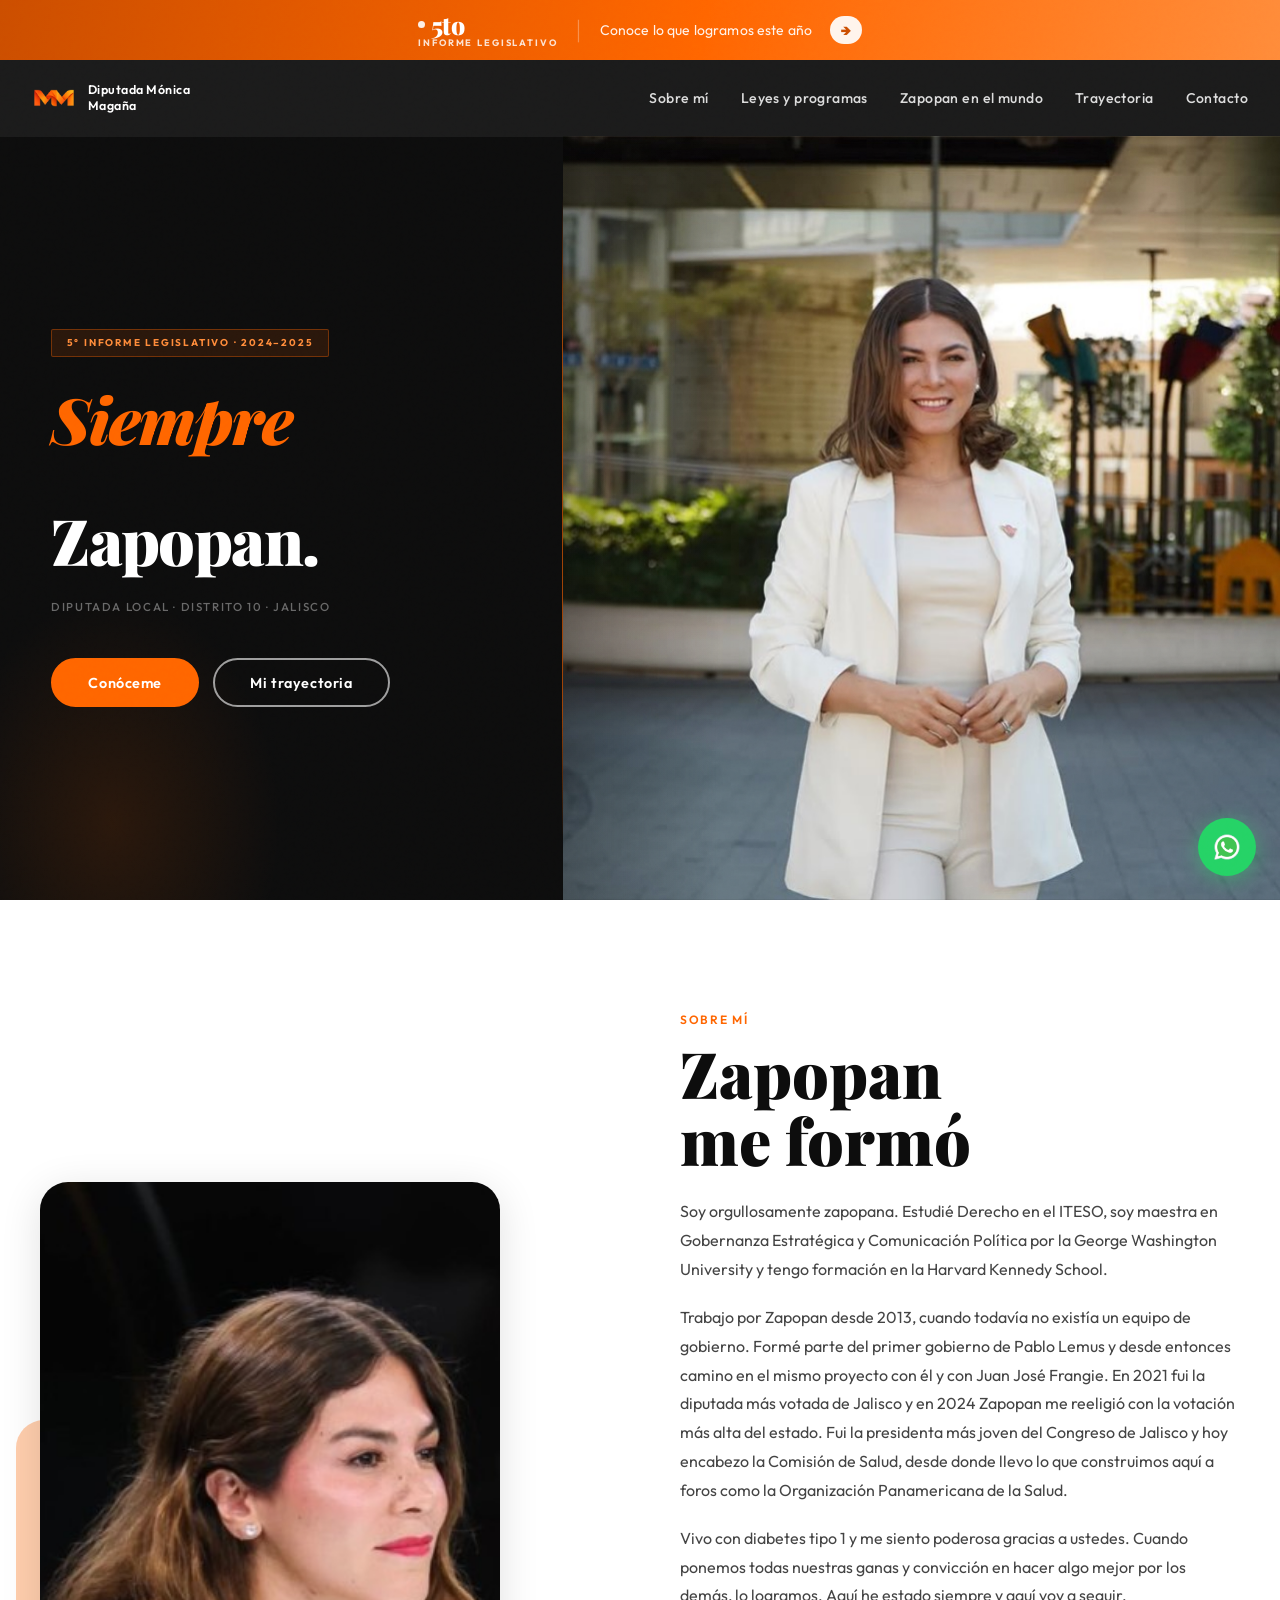
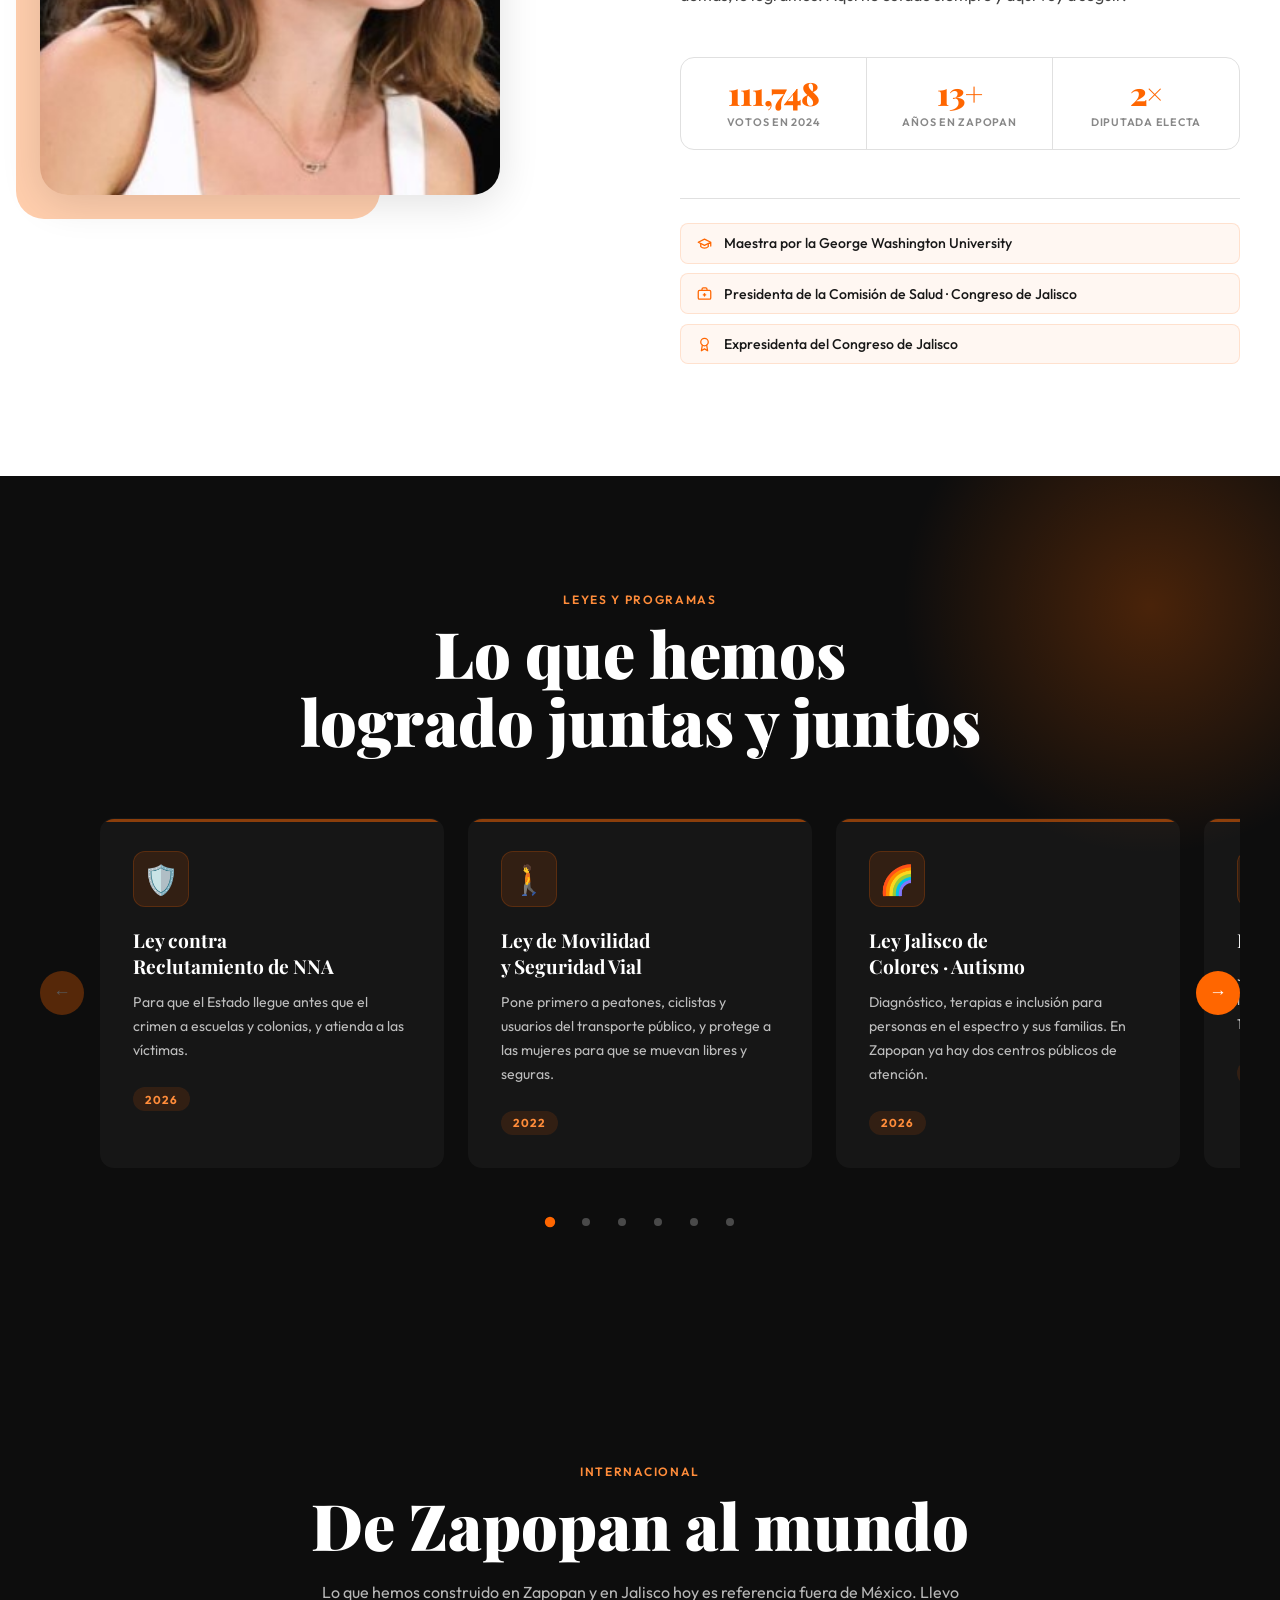
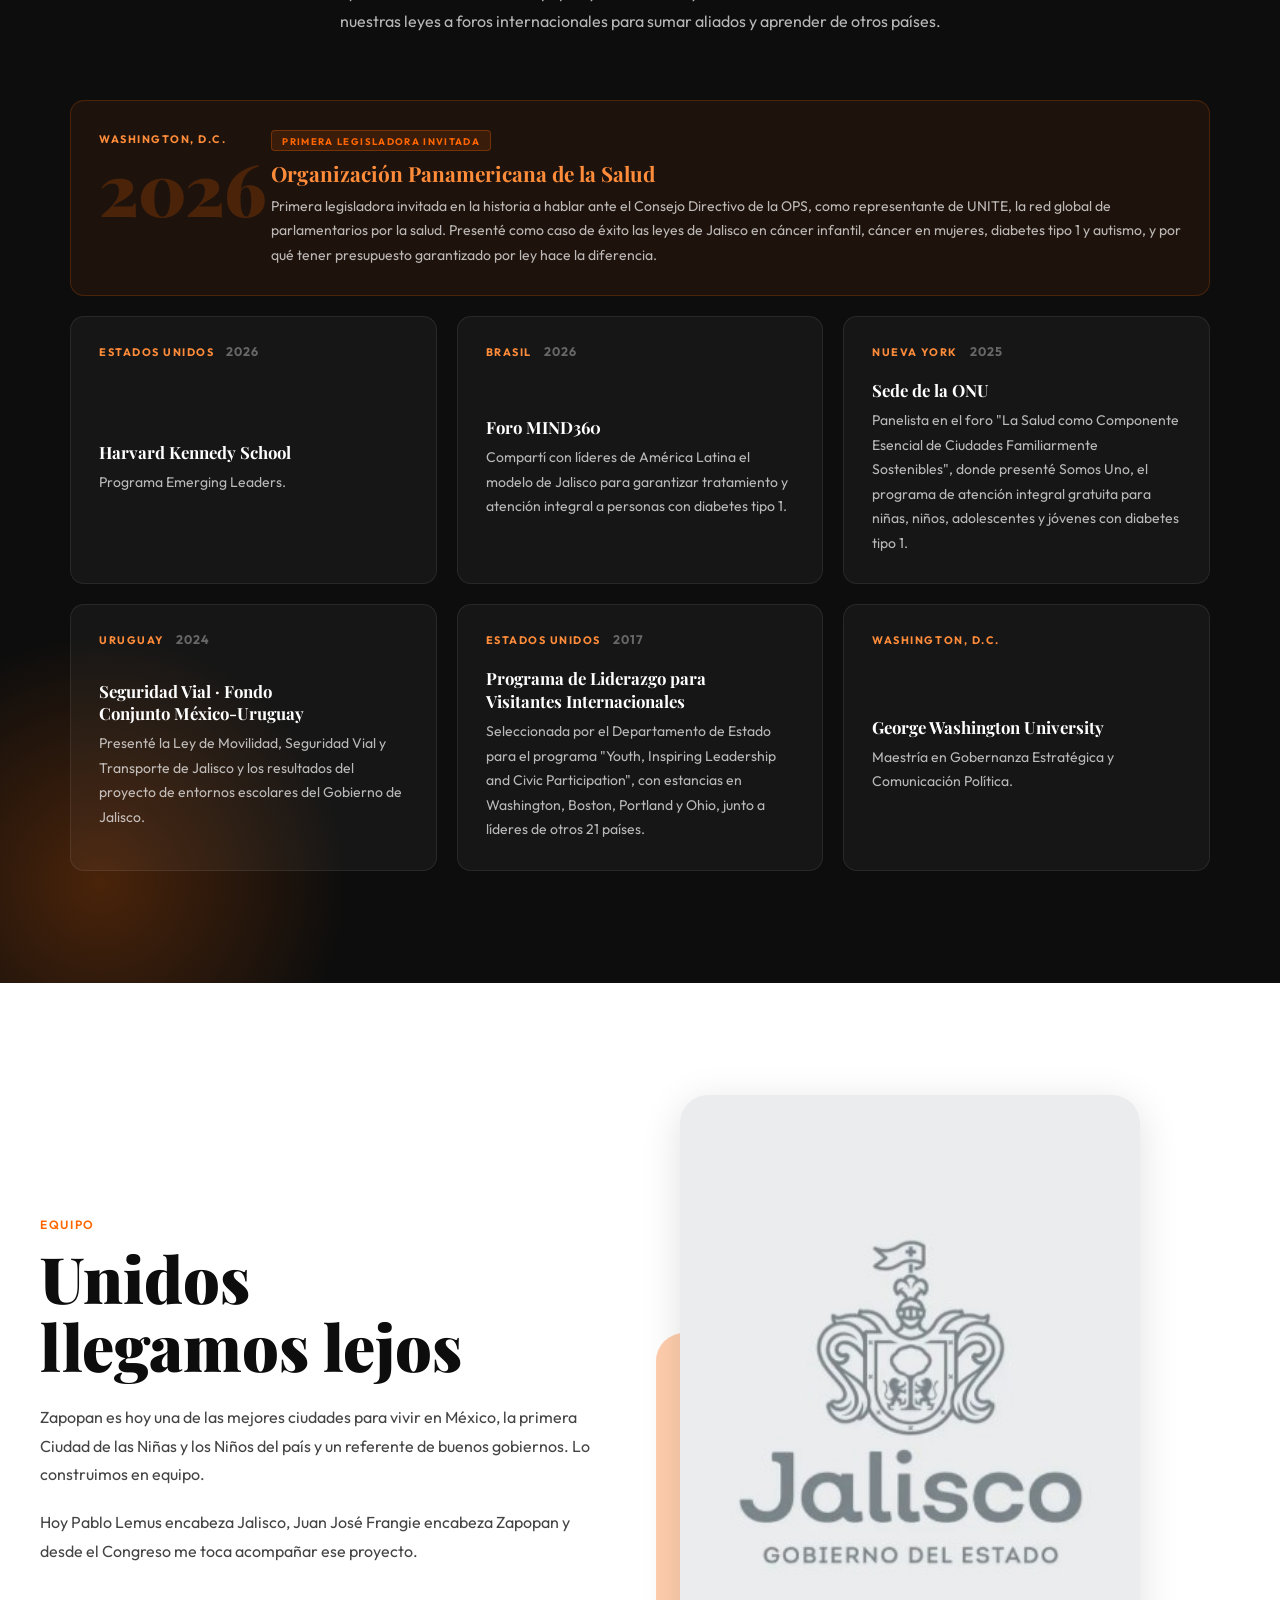
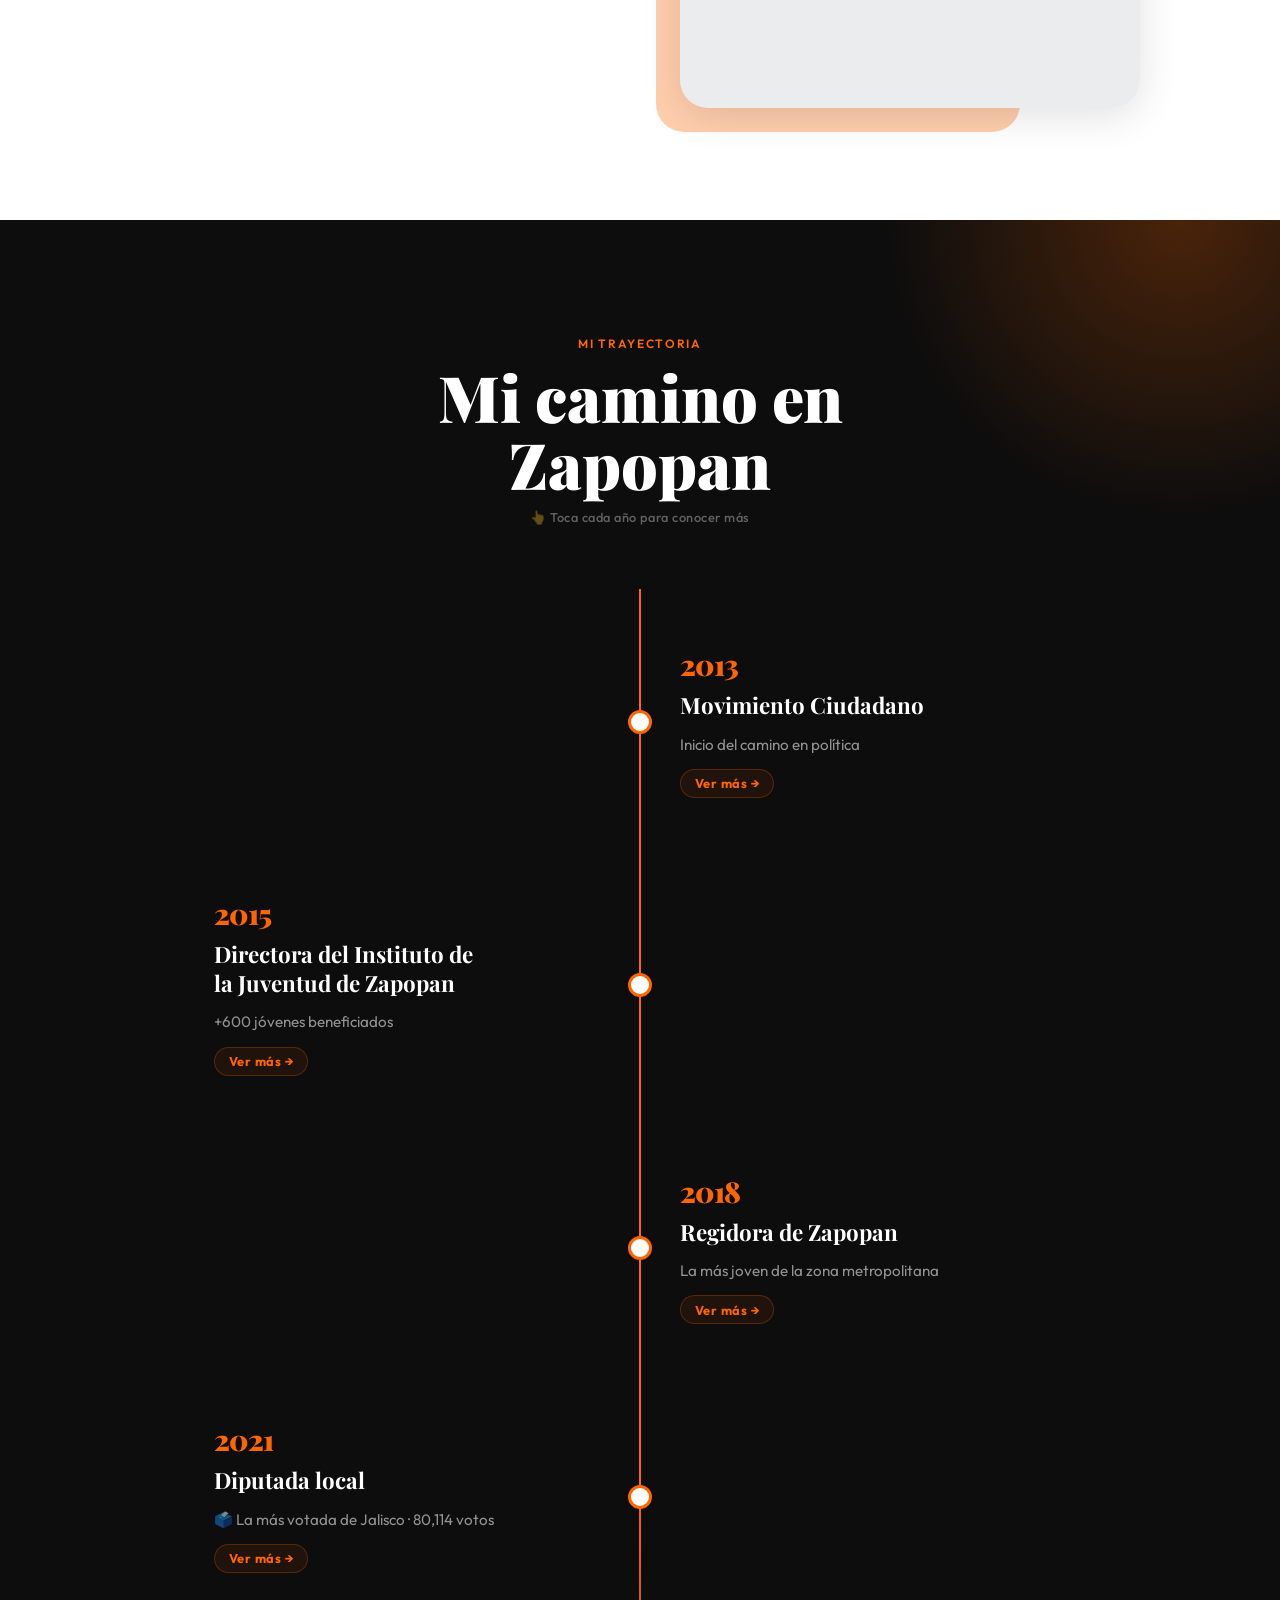
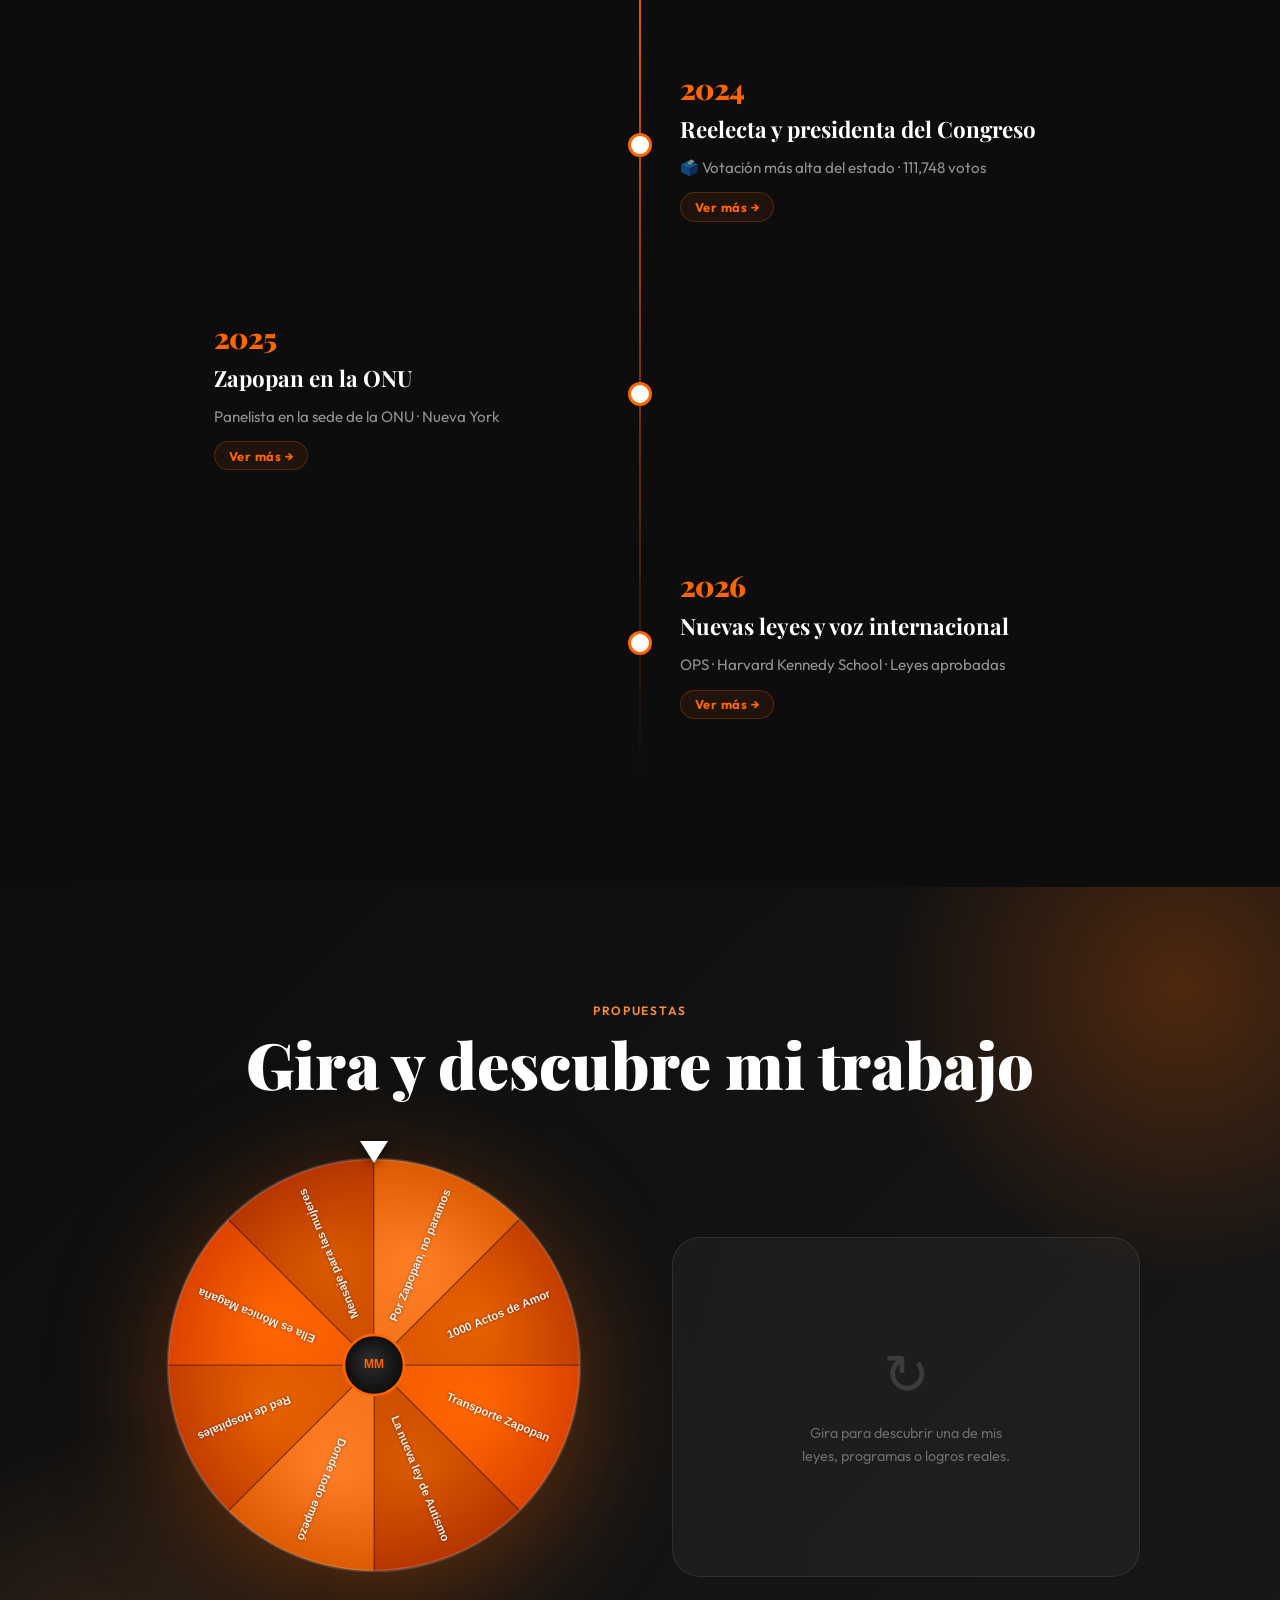
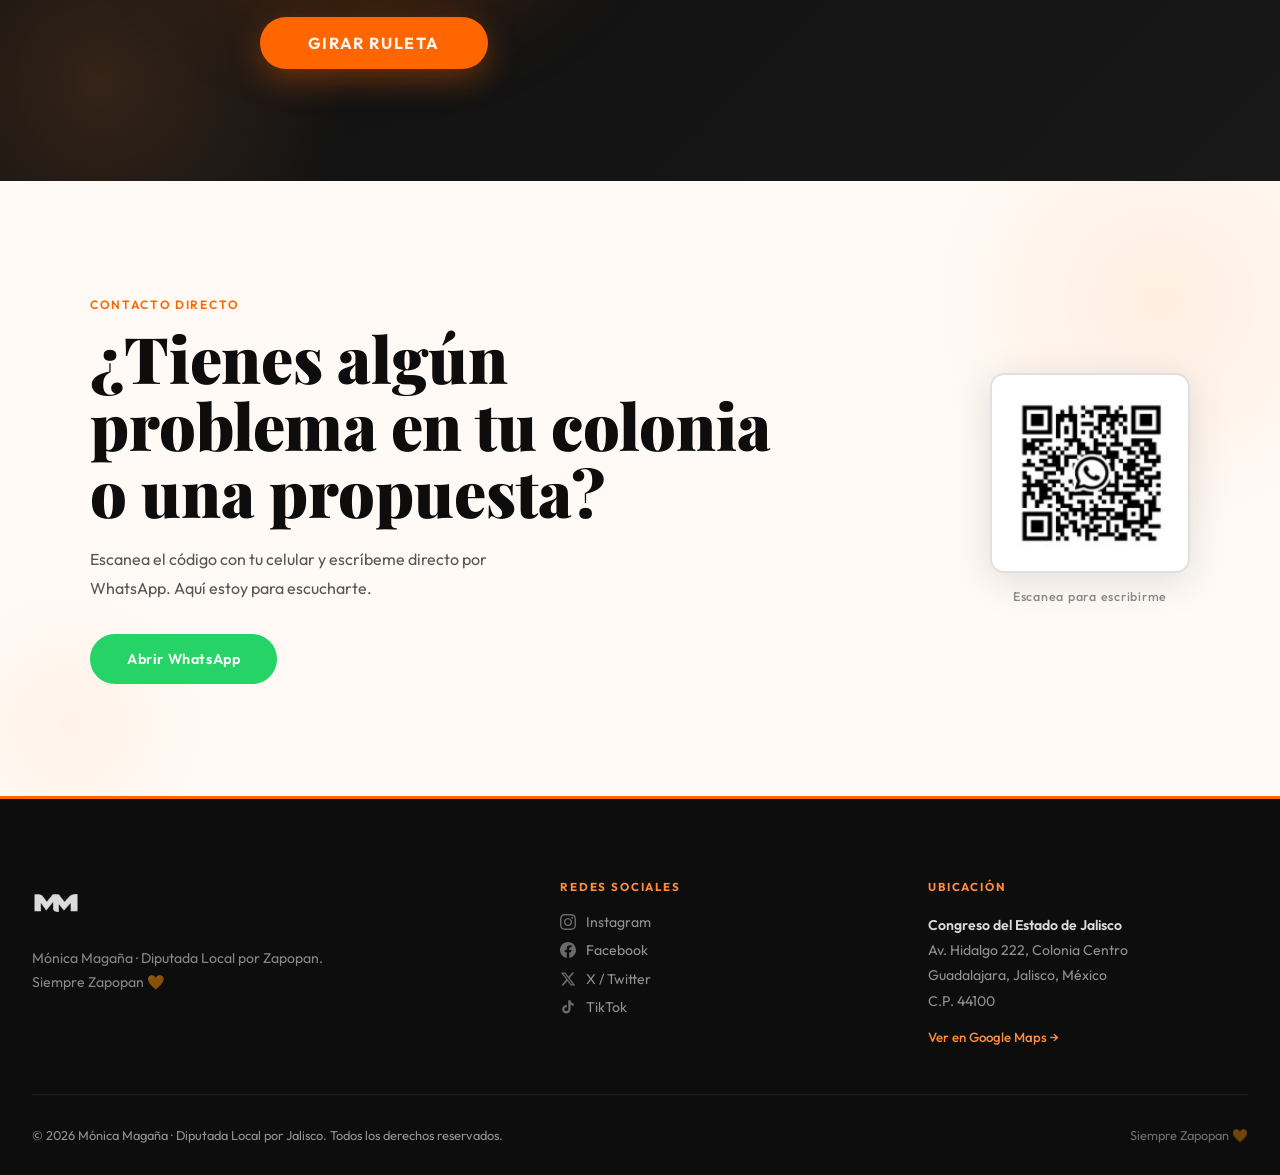
==== index.html @ e0b3fce5 "Se cambio agresivamente el formato de la pagina" ====
<!DOCTYPE html>
<html lang="es">
<head>

  <!-- Google tag (gtag.js) -->
  <script async src="https://www.googletagmanager.com/gtag/js?id=G-26TBV8YF76"></script>
  <script>
    window.dataLayer = window.dataLayer || [];
    function gtag(){dataLayer.push(arguments);}
    gtag('js', new Date());
    gtag('config', 'G-26TBV8YF76');
  </script>

  <meta charset="UTF-8" />
  <meta name="viewport" content="width=device-width, initial-scale=1.0"/>

  <!-- SEO básico -->
  <title>Mónica Magaña · Siempre Zapopan</title>
  <meta name="description" content="Mónica Magaña, diputada local por el Distrito 10 de Zapopan. Más de 13 años trabajando por Zapopan, leyes que llegan a las familias y una voz de Jalisco en foros internacionales de salud.">
  <meta name="keywords" content="Mónica Magaña, Diputada Jalisco, Distrito 10, Movimiento Ciudadano, Zapopan, Congreso Jalisco">
  <meta name="author" content="Mónica Magaña">
  <meta name="robots" content="index, follow">
  <link rel="canonical" href="https://monicamagana.mx/">

  <!-- Open Graph (WhatsApp, Facebook, redes sociales) -->
  <meta property="og:type" content="website">
  <meta property="og:title" content="Mónica Magaña · Siempre Zapopan">
  <meta property="og:description" content="Más de 13 años trabajando por Zapopan. Siempre Zapopan.">
  <meta property="og:url" content="https://monicamagana.mx/">
  <meta property="og:locale" content="es_MX">
  <meta property="og:image" content="https://monicamagana.mx/img/Monica.jpg">

  <!-- Twitter/X -->
  <meta name="twitter:card" content="summary_large_image">
  <meta name="twitter:title" content="Mónica Magaña · Siempre Zapopan">
  <meta name="twitter:description" content="Más de 13 años trabajando por Zapopan. Siempre Zapopan.">
  <meta name="twitter:image" content="https://monicamagana.mx/img/Monica.jpg">

  <!-- Datos estructurados para IAs y Google -->
  <script type="application/ld+json">
  {
    "@context": "https://schema.org",
    "@type": "Person",
    "name": "Mónica Magaña",
    "jobTitle": "Diputada Local",
    "description": "Diputada Local por el Distrito 10 de Jalisco, comprometida con los ciudadanos de Zapopan y el desarrollo legislativo del estado.",
    "url": "https://monicamagana.mx/",
    "image": "https://monicamagana.mx/img/Monica.jpg",
    "worksFor": {
      "@type": "Organization",
      "name": "Congreso del Estado de Jalisco"
    },
    "memberOf": {
      "@type": "Organization",
      "name": "Movimiento Ciudadano"
    },
    "areaServed": {
      "@type": "Place",
      "name": "Distrito 10, Jalisco, México"
    },
    "sameAs": []
  }
  </script>

  <!-- Fuentes -->
  <link rel="preconnect" href="https://fonts.googleapis.com">
  <link rel="preconnect" href="https://fonts.gstatic.com" crossorigin>
  <link href="https://fonts.googleapis.com/css2?family=Playfair+Display:wght@700;900&family=Outfit:wght@300;400;500;600&display=swap" rel="stylesheet">

  <!-- Estilos -->
  <link rel="stylesheet" href="styles.css?v=14" />

</head>

<body>

<a href="#main-content" class="skip-to-content">Saltar al contenido</a>
<div class="grain-overlay" aria-hidden="true"></div>

<a href="https://wa.me/5213318574935"
   target="_blank"
   class="wa-float-btn"
   aria-label="Escríbeme por WhatsApp">
  <img src="img/whats.png" alt="WhatsApp" width="30" height="30">
</a>

  <!-- ═══════════════════════════ FRANJA DE ANUNCIO ═══════════════════════════ -->
  <!-- Para quitar: comenta este bloque y cambia .navbar { top: 40px } a top: 0 en styles.css -->
  <div class="announcement-bar">
    <a href="#logros">
      <span class="ann-left">
        <span class="ann-number">5to</span>
        <span class="ann-label">Informe Legislativo</span>
      </span>
      <span class="ann-sep" aria-hidden="true">|</span>
      <span class="ann-desc">Conoce lo que logramos este año</span>
      <span class="ann-arrow">→</span>
    </a>
  </div>

  <!-- ═══════════════════════════ NAVBAR ═══════════════════════════ -->
  <header class="navbar" id="navbar">
    <div class="navbar-inner">
      <div class="navbar-logo">
        <!-- REEMPLAZA src con tu logo del partido -->
        <img src="img/monica_magana_mm_favicon.ico" alt="Logo Partido" class="logo-img" width="44" height="44" />
        <span class="logo-text">Diputada Mónica Magaña</span>
      </div>
      <nav class="navbar-links">
        <a href="#sobre-mi">Sobre mí</a>
        <a href="#logros">Leyes y programas</a>
        <a href="#zapopan-mundo">Zapopan en el mundo</a>
        <a href="#timeline">Trayectoria</a>
        <a href="#whatsapp">Contacto</a>
      </nav>
      <button class="hamburger" id="hamburger" aria-label="Menú">
        <span></span><span></span><span></span>
      </button>
    </div>
  </header>

  <main id="main-content">

  <!-- ═══════════════════════════ HERO ═══════════════════════════ -->
  <section class="hero" id="inicio">

    <!-- Columna izquierda: identidad + CTAs -->
    <div class="hero-left">
      <span class="hero-chip">5° Informe Legislativo · 2024–2025</span>
      <h1 class="hero-headline">
        <em>Siempre</em><br>Zapopan.
      </h1>
      <p class="hero-sub">Diputada Local · Distrito 10 · Jalisco</p>
      <div class="hero-actions">
        <a href="#sobre-mi" class="btn-primary">Conóceme</a>
        <a href="#timeline" class="btn-secondary">Mi trayectoria</a>
      </div>
    </div>

    <!-- Columna derecha: panel de campaña -->
    <div class="hero-right">
      <img src="img/mmonica2024.jpg"
           alt="Mónica Magaña — Diputada Local Distrito 10 de Zapopan"
           class="hero-img"
           fetchpriority="high"
           decoding="async" />
    </div>

  </section>

  <!-- ═══════════════════════════ SOBRE MÍ ═══════════════════════════ -->
  <section class="about" id="sobre-mi">
    <div class="about-inner">
      <div class="about-image-wrap">
        <!-- REEMPLAZA src con foto oficial de Mónica -->
        <img src="img/acad.jpg" alt="Mónica Magaña" class="about-photo" width="460" height="613" />
        <div class="about-photo-accent"></div>
      </div>
      <div class="about-text">
        <span class="section-label">Sobre Mí</span>
        <h2 class="section-title">Zapopan me formó</h2>
        <p class="about-body">
          Soy orgullosamente zapopana. Estudié Derecho en el ITESO, soy maestra en Gobernanza Estratégica y Comunicación Política por la George Washington University y tengo formación en la Harvard Kennedy School.
        </p>
        <p class="about-body">
          Trabajo por Zapopan desde 2013, cuando todavía no existía un equipo de gobierno. Formé parte del primer gobierno de Pablo Lemus y desde entonces camino en el mismo proyecto con él y con Juan José Frangie. En 2021 fui la diputada más votada de Jalisco y en 2024 Zapopan me reeligió con la votación más alta del estado. Fui la presidenta más joven del Congreso de Jalisco y hoy encabezo la Comisión de Salud, desde donde llevo lo que construimos aquí a foros como la Organización Panamericana de la Salud.
        </p>
        <p class="about-body">
          Vivo con diabetes tipo 1 y me siento poderosa gracias a ustedes. Cuando ponemos todas nuestras ganas y convicción en hacer algo mejor por los demás, lo logramos. Aquí he estado siempre y aquí voy a seguir.
        </p>
        <div class="about-stats">
          <div class="about-stat">
            <span class="stat-number">111,748</span>
            <span class="stat-label">votos en 2024</span>
          </div>
          <div class="about-stat">
            <span class="stat-number">13+</span>
            <span class="stat-label">años en Zapopan</span>
          </div>
          <div class="about-stat">
            <span class="stat-number">2×</span>
            <span class="stat-label">diputada electa</span>
          </div>
        </div>

        <ul class="about-badges">
          <li>
            <svg class="badge-icon" viewBox="0 0 24 24" fill="none" stroke="currentColor" stroke-width="2" stroke-linecap="round" stroke-linejoin="round" aria-hidden="true"><path d="M22 10v6M2 10l10-5 10 5-10 5z"/><path d="M6 12v5c3 3 9 3 12 0v-5"/></svg>
            Maestra por la George Washington University
          </li>
          <li>
            <svg class="badge-icon" viewBox="0 0 24 24" fill="none" stroke="currentColor" stroke-width="2" stroke-linecap="round" stroke-linejoin="round" aria-hidden="true"><rect x="2" y="7" width="20" height="14" rx="2"/><path d="M16 7V5a2 2 0 0 0-2-2h-4a2 2 0 0 0-2 2v2"/><line x1="12" y1="12" x2="12" y2="16"/><line x1="10" y1="14" x2="14" y2="14"/></svg>
            Presidenta de la Comisión de Salud · Congreso de Jalisco
          </li>
          <li>
            <svg class="badge-icon" viewBox="0 0 24 24" fill="none" stroke="currentColor" stroke-width="2" stroke-linecap="round" stroke-linejoin="round" aria-hidden="true"><circle cx="12" cy="8" r="6"/><path d="M15.477 12.89L17 22l-5-3-5 3 1.523-9.11"/></svg>
            Expresidenta del Congreso de Jalisco
          </li>
        </ul>
      </div>
    </div>
  </section>

  <!-- ═══════════════════════════ LOGROS / CARRUSEL ═══════════════════════════ -->
  <section class="logros" id="logros">
    <div class="logros-header">
      <span class="section-label light">Leyes y Programas</span>
      <h2 class="section-title light">Lo que hemos<br>logrado juntas y juntos</h2>
    </div>

    <div class="carousel-wrapper">
      <div class="carousel-track" id="carouselTrack">

        <!-- TARJETA 1 -->
        <div class="card">
          <div class="card-icon">🛡️</div>
          <h3 class="card-title">Ley contra Reclutamiento de NNA</h3>
          <p class="card-desc">Para que el Estado llegue antes que el crimen a escuelas y colonias, y atienda a las víctimas.</p>
          <span class="card-tag">2026</span>
        </div>

        <!-- TARJETA 2 -->
        <div class="card">
          <div class="card-icon">🚶</div>
          <h3 class="card-title">Ley de Movilidad y Seguridad Vial</h3>
          <p class="card-desc">Pone primero a peatones, ciclistas y usuarios del transporte público, y protege a las mujeres para que se muevan libres y seguras.</p>
          <span class="card-tag">2022</span>
        </div>

        <!-- TARJETA 3 -->
        <div class="card">
          <div class="card-icon">🌈</div>
          <h3 class="card-title">Ley Jalisco de Colores · Autismo</h3>
          <p class="card-desc">Diagnóstico, terapias e inclusión para personas en el espectro y sus familias. En Zapopan ya hay dos centros públicos de atención.</p>
          <span class="card-tag">2026</span>
        </div>

        <!-- TARJETA 4 -->
        <div class="card">
          <div class="card-icon">💉</div>
          <h3 class="card-title">Ley de Diabetes Tipo 1</h3>
          <p class="card-desc">Jalisco fue el primer estado del país con una ley de atención integral para la diabetes tipo 1.</p>
          <span class="card-tag">LXIII Legislatura</span>
        </div>

        <!-- TARJETA 5 -->
        <div class="card">
          <div class="card-icon">🏥</div>
          <h3 class="card-title">Somos Uno</h3>
          <p class="card-desc">Insulina, sensores, insumos y atención gratuita para niñas, niños y jóvenes de hasta 23 años con diabetes tipo 1. El Centro D1A, único en su tipo en el país, está en Zapopan.</p>
          <span class="card-tag">Programa</span>
        </div>

        <!-- TARJETA 6 -->
        <div class="card">
          <div class="card-icon">🎗️</div>
          <h3 class="card-title">Ley de Cáncer en la Infancia y la Adolescencia</h3>
          <p class="card-desc">Las niñas y los niños con cáncer en Jalisco tienen cobertura médica universal.</p>
          <span class="card-tag">LXIII Legislatura</span>
        </div>

        <!-- TARJETA 7 -->
        <div class="card">
          <div class="card-icon">💊</div>
          <h3 class="card-title">Sigamos Adelante: Mujeres que Luchan Contra el Cáncer</h3>
          <p class="card-desc">40 millones de pesos del Presupuesto 2026 para que las mujeres sin seguridad social con cáncer de mama o cervicouterino no dejen su tratamiento.</p>
          <span class="card-tag">2026</span>
        </div>

        <!-- TARJETA 8 -->
        <div class="card">
          <div class="card-icon">🌸</div>
          <h3 class="card-title">Menopausia Digna</h3>
          <p class="card-desc">Para que la red estatal de salud acompañe a las mujeres en el climaterio y la menopausia.</p>
          <span class="card-tag">2026</span>
        </div>

      </div><!-- /carousel-track -->

      <button class="carousel-btn prev" id="prevBtn" aria-label="Anterior">&#8592;</button>
      <button class="carousel-btn next" id="nextBtn" aria-label="Siguiente">&#8594;</button>
    </div>

    <div class="carousel-dots" id="carouselDots"></div>
  </section>

  <!-- ═══════════════════════════ ZAPOPAN EN EL MUNDO ═══════════════════════════ -->
  <section class="world-section" id="zapopan-mundo">
    <div class="world-header">
      <span class="section-label light">Internacional</span>
      <h2 class="section-title light">De Zapopan al mundo</h2>
    </div>
    <p class="world-intro">Lo que hemos construido en Zapopan y en Jalisco hoy es referencia fuera de México. Llevo nuestras leyes a foros internacionales para sumar aliados y aprender de otros países.</p>

    <div class="world-list">

      <div class="world-item world-item--featured">
        <div class="world-meta">
          <span class="world-place">Washington, D.C.</span>
          <span class="world-year">2026</span>
        </div>
        <div class="world-body">
          <span class="world-featured-badge">Primera legisladora invitada</span>
          <h3 class="world-title">Organización Panamericana de la Salud</h3>
          <p class="world-desc">Primera legisladora invitada en la historia a hablar ante el Consejo Directivo de la OPS, como representante de UNITE, la red global de parlamentarios por la salud. Presenté como caso de éxito las leyes de Jalisco en cáncer infantil, cáncer en mujeres, diabetes tipo 1 y autismo, y por qué tener presupuesto garantizado por ley hace la diferencia.</p>
        </div>
      </div>

      <div class="world-item">
        <div class="world-meta">
          <span class="world-place">Estados Unidos</span>
          <span class="world-year">2026</span>
        </div>
        <div class="world-body">
          <h3 class="world-title">Harvard Kennedy School</h3>
          <p class="world-desc">Programa Emerging Leaders.</p>
        </div>
      </div>

      <div class="world-item">
        <div class="world-meta">
          <span class="world-place">Brasil</span>
          <span class="world-year">2026</span>
        </div>
        <div class="world-body">
          <h3 class="world-title">Foro MIND360</h3>
          <p class="world-desc">Compartí con líderes de América Latina el modelo de Jalisco para garantizar tratamiento y atención integral a personas con diabetes tipo 1.</p>
        </div>
      </div>

      <div class="world-item">
        <div class="world-meta">
          <span class="world-place">Nueva York</span>
          <span class="world-year">2025</span>
        </div>
        <div class="world-body">
          <h3 class="world-title">Sede de la ONU</h3>
          <p class="world-desc">Panelista en el foro "La Salud como Componente Esencial de Ciudades Familiarmente Sostenibles", donde presenté Somos Uno, el programa de atención integral gratuita para niñas, niños, adolescentes y jóvenes con diabetes tipo 1.</p>
        </div>
      </div>

      <div class="world-item">
        <div class="world-meta">
          <span class="world-place">Uruguay</span>
          <span class="world-year">2024</span>
        </div>
        <div class="world-body">
          <h3 class="world-title">Seguridad Vial · Fondo Conjunto México-Uruguay</h3>
          <p class="world-desc">Presenté la Ley de Movilidad, Seguridad Vial y Transporte de Jalisco y los resultados del proyecto de entornos escolares del Gobierno de Jalisco.</p>
        </div>
      </div>

      <div class="world-item">
        <div class="world-meta">
          <span class="world-place">Estados Unidos</span>
          <span class="world-year">2017</span>
        </div>
        <div class="world-body">
          <h3 class="world-title">Programa de Liderazgo para Visitantes Internacionales</h3>
          <p class="world-desc">Seleccionada por el Departamento de Estado para el programa "Youth, Inspiring Leadership and Civic Participation", con estancias en Washington, Boston, Portland y Ohio, junto a líderes de otros 21 países.</p>
        </div>
      </div>

      <div class="world-item">
        <div class="world-meta">
          <span class="world-place">Washington, D.C.</span>
          <span class="world-year"></span>
        </div>
        <div class="world-body">
          <h3 class="world-title">George Washington University</h3>
          <p class="world-desc">Maestría en Gobernanza Estratégica y Comunicación Política.</p>
        </div>
      </div>

    </div>
  </section>

  <!-- ═══════════════════════════ SECCIÓN COMPLEMENTARIA ═══════════════════════════ -->
  <!-- ═══════════════════════════ EQUIPO ═══════════════════════════ -->
  <section class="about about-reverse" id="equipo">
    <div class="about-inner">
      <div class="about-image-wrap">
        <!-- REEMPLAZA con foto de MM + Pablo Lemus (y Juan José Frangie si la hay) -->
        <img src="img/jalimg.jpg" alt="Mónica Magaña con Pablo Lemus" class="about-photo" width="460" height="613" loading="lazy" />
        <div class="about-photo-accent"></div>
      </div>
      <div class="about-text">
        <span class="section-label">Equipo</span>
        <h2 class="section-title">Unidos llegamos lejos</h2>
        <p class="about-body">
          Zapopan es hoy una de las mejores ciudades para vivir en México, la primera Ciudad de las Niñas y los Niños del país y un referente de buenos gobiernos. Lo construimos en equipo.
        </p>
        <p class="about-body">
          Hoy Pablo Lemus encabeza Jalisco, Juan José Frangie encabeza Zapopan y desde el Congreso me toca acompañar ese proyecto.
        </p>
      </div>
    </div>
  </section>

<!--    ═══════════════════════════ CRUCIGRAMA INTERACTIVO (COMENTADO POR BUGS) ═══════════════════════════ -->
  <!--
  <section class="crossword-section" id="crucigrama">
    <div class="crossword-header">
      <span class="section-label">Desafío Interactivo</span>
      <h2 class="section-title">¿Sabes de mis propuestas?<br>Resuelve el crucigrama 🧩</h2>
      <p class="crossword-subtitle">Completa la cuadrícula con las palabras de mis propuestas</p>
    </div>

    <div class="crossword-container">
      <div class="crossword-main">
         CUADRÍCULA VISUAL 
        <div class="crossword-grid-wrapper">
          <div class="crossword-grid" id="crosswordGrid">
             Las celdas se generan con JavaScript 
          </div>
        </div>

         PISTAS 
        <div class="crossword-clues">
          <div class="clues-section">
            <h4 class="clues-title">📍 Horizontales</h4>
            <ul class="clues-list" id="horizontalClues">
               Las pistas se generan con JavaScript 
            </ul>
          </div>
          <div class="clues-section">
            <h4 class="clues-title">⬇️ Verticales</h4>
            <ul class="clues-list" id="verticalClues">
               Las pistas se generan con JavaScript 
            </ul>
          </div>
        </div>
      </div>

       BOTONES DE ACCIÓN 
      <div class="crossword-actions">
        <button class="btn-primary verify-crossword" id="verifyCrossword">Verificar Crucigrama</button>
        <button class="btn-secondary" id="resetCrossword" style="background: rgba(255,255,255,0.1); border-color: var(--orange); color: var(--orange);">Limpiar</button>
        <div class="crossword-feedback" id="crosswordFeedback"></div>
      </div>

       VIDEO DESBLOQUEADO 
      <div class="crossword-reward" id="crosswordReward" style="display: none;">
        <div class="reward-content">
          <div class="reward-badge">🎁 ¡DESBLOQUEADO!</div>
          <h3>Mensaje Especial de Mónica</h3>
          <p>¡Felicidades! Conoces mis propuestas. Aquí te dejo un mensaje especial:</p>
          <video width="100%" height="auto" controls style="border-radius: 12px; margin-top: 20px;">
             REEMPLAZA src con la ruta a tu video de Mónica 
            <source src="img/video_monica.mp4" type="video/mp4">
            Tu navegador no soporta el elemento de video.
          </video>
          <p style="margin-top: 20px; font-size: 0.9rem; color: rgba(255,255,255,0.6);">
            ¿Te gustaría compartir esto? 📲
          </p>
          <div class="share-buttons">
            <a href="#" class="share-btn" onclick="compartirEnRedes('facebook')">Facebook</a>
            <a href="#" class="share-btn" onclick="compartirEnRedes('twitter')">Twitter</a>
            <a href="#" class="share-btn" onclick="compartirEnRedes('whatsapp')">WhatsApp</a>
          </div>
        </div>
      </div>
    </div>
  </section>  -->
  

  <!-- ═══════════════════════════ LÍNEA DEL TIEMPO INTERACTIVA ═══════════════════════════ -->
  <section class="timeline-section" id="timeline">
    <div class="timeline-header">
      <span class="section-label">Mi Trayectoria</span>
      <h2 class="section-title">Mi camino en<br>Zapopan</h2>
      <p class="timeline-hint">👆 Toca cada año para conocer más</p>
    </div>

    <div class="timeline-container">
      <div class="timeline-track">
        <div class="timeline-line"></div>
        
        <!-- PUNTO 2013 -->
        <div class="timeline-item" data-year="2013">
          <div class="timeline-dot"></div>
          <div class="timeline-content">
            <span class="timeline-year">2013</span>
            <h3 class="timeline-title">Movimiento Ciudadano</h3>
            <p class="timeline-preview">Inicio del camino en política</p>
            <span class="timeline-cta">Ver más →</span>
          </div>
        </div>

        <!-- PUNTO 2015 -->
        <div class="timeline-item" data-year="2015">
          <div class="timeline-dot"></div>
          <div class="timeline-content">
            <span class="timeline-year">2015</span>
            <h3 class="timeline-title">Directora del Instituto de la Juventud de Zapopan</h3>
            <p class="timeline-preview">+600 jóvenes beneficiados</p>
            <span class="timeline-cta">Ver más →</span>
          </div>
        </div>

        <!-- PUNTO 2018 -->
        <div class="timeline-item" data-year="2018">
          <div class="timeline-dot"></div>
          <div class="timeline-content">
            <span class="timeline-year">2018</span>
            <h3 class="timeline-title">Regidora de Zapopan</h3>
            <p class="timeline-preview">La más joven de la zona metropolitana</p>
            <span class="timeline-cta">Ver más →</span>
          </div>
        </div>

        <!-- PUNTO 2021 -->
        <div class="timeline-item" data-year="2021">
          <div class="timeline-dot"></div>
          <div class="timeline-content">
            <span class="timeline-year">2021</span>
            <h3 class="timeline-title">Diputada local</h3>
            <p class="timeline-preview">🗳️ La más votada de Jalisco · 80,114 votos</p>
            <span class="timeline-cta">Ver más →</span>
          </div>
        </div>

        <!-- PUNTO 2024 -->
        <div class="timeline-item" data-year="2024">
          <div class="timeline-dot"></div>
          <div class="timeline-content">
            <span class="timeline-year">2024</span>
            <h3 class="timeline-title">Reelecta y presidenta del Congreso</h3>
            <p class="timeline-preview">🗳️ Votación más alta del estado · 111,748 votos</p>
            <span class="timeline-cta">Ver más →</span>
          </div>
        </div>

        <!-- PUNTO 2025 -->
        <div class="timeline-item" data-year="2025">
          <div class="timeline-dot"></div>
          <div class="timeline-content">
            <span class="timeline-year">2025</span>
            <h3 class="timeline-title">Zapopan en la ONU</h3>
            <p class="timeline-preview">Panelista en la sede de la ONU · Nueva York</p>
            <span class="timeline-cta">Ver más →</span>
          </div>
        </div>

        <!-- PUNTO 2026 -->
        <div class="timeline-item" data-year="2026">
          <div class="timeline-dot"></div>
          <div class="timeline-content">
            <span class="timeline-year">2026</span>
            <h3 class="timeline-title">Nuevas leyes y voz internacional</h3>
            <p class="timeline-preview">OPS · Harvard Kennedy School · Leyes aprobadas</p>
            <span class="timeline-cta">Ver más →</span>
          </div>
        </div>




      </div>
    </div>

    <!-- MODAL POPUP PARA DETALLES -->
    <div class="timeline-modal" id="timelineModal">
      <div class="modal-overlay"></div>
      <div class="modal-content">
        <button class="modal-close" id="modalClose">&times;</button>
        <div class="modal-body">
          <img src="" alt="" class="modal-image" id="modalImage">
          <div class="modal-text">
            <h3 id="modalTitle"></h3>
            <p id="modalDescription"></p>
            <div class="modal-impact">
              <strong>Impacto Real:</strong>
              <p id="modalImpact"></p>
            </div>
          </div>
        </div>
      </div>
    </div>
  </section>

  <!-- ═══════════════════════════ RULETA DE PROPUESTAS ═══════════════════════════ -->
  <section class="wheel-section" id="ruleta">
    <div class="wheel-header">
      <span class="section-label light">Propuestas</span>
      <h2 class="section-title light">Gira y descubre mi trabajo</h2>
    </div>

    <div class="wheel-container">
      <div class="wheel-left-col">
        <div class="wheel-canvas-wrap">
          <canvas id="wheelCanvas" width="440" height="440"></canvas>
          <div class="wheel-pointer"></div>
        </div>
        <button class="wheel-spin-btn" id="spinBtn">
          <span id="spinBtnText">GIRAR RULETA</span>
        </button>
      </div>

      <div class="wheel-result" id="wheelResult">
        <div class="result-placeholder" id="resultPlaceholder">
          <div class="result-placeholder-icon">↻</div>
          <p>Gira para descubrir una de mis leyes, programas o logros reales.</p>
        </div>
        <div class="result-content" id="resultContent">
          <div class="result-proposal" id="proposalTitle"></div>
          <p id="proposalDesc" class="proposal-desc"></p>
          <div id="proposalVideoContainer"></div>
          <div class="result-actions">
            <button class="btn-primary" id="spinAgainBtn">Girar de Nuevo</button>
            <button class="btn-secondary result-share-btn" onclick="compartirEnRedes('propuesta'); return false;">Compartir</button>
          </div>
        </div>
      </div>
    </div>
  </section>



  <!-- ═══════════════════════════ WHATSAPP QR ═══════════════════════════ -->
  <section class="whatsapp-section" id="whatsapp">
    <div class="whatsapp-inner">
      <div class="wa-text">
        <span class="section-label">Contacto Directo</span>
        <h2 class="section-title">¿Tienes algún problema en tu colonia o una propuesta?</h2>
        <p class="wa-body">
          Escanea el código con tu celular y escríbeme directo por WhatsApp. Aquí estoy para escucharte.
        </p>
        <a href="https://wa.me/5213318574935" target="_blank" class="btn-primary wa-btn">
          <!-- REEMPLAZA el número con el número real de WhatsApp -->
          Abrir WhatsApp
        </a>
      </div>
      <div class="wa-qr-wrap">
        <!--
          INSTRUCCIONES QR:
          1. Ve a https://qr.io o https://www.qr-code-generator.com/
          2. Genera un QR con la URL: https://wa.me/521TUNUMERO
          3. Descarga la imagen y reemplaza src abajo
        -->
        <img src="img/canal_de_difusion.jpg" alt="QR WhatsApp Mónica Magaña" class="qr-img" width="200" height="200" loading="lazy" />
        <p class="qr-hint">Escanea para escribirme</p>
      </div>
    </div>
  </section>

  <!-- ═══════════════════════════ FORMULARIO DE CONTACTO ═══════════════════════════ -->
  <section class="contact-section" id="contacto" style="display:none">
    <div class="contact-inner">

      <div class="contact-header">
        <span class="section-label">Contacto Formal</span>
        <h2 class="section-title">¿Tienes alguna propuesta?</h2>
        <p class="contact-subtitle">Cuéntanos tu situación y te damos seguimiento personalizado. Todos los mensajes son leídos.</p>
      </div>

      <form id="form-contacto" class="contact-form" novalidate>

        <!-- Honeypot anti-spam -->
        <input name="website" style="display:none" tabindex="-1" autocomplete="off">

        <div class="form-grid">

          <div class="form-group">
            <label for="f-nombre">Nombre completo</label>
            <input id="f-nombre" name="nombre" type="text" placeholder="Tu nombre" required>
          </div>

          <div class="form-group">
            <label for="f-telefono">Teléfono</label>
            <input id="f-telefono" name="telefono" type="tel" placeholder="10 dígitos" required>
          </div>

          <div class="form-group">
            <label for="f-colonia">Colonia</label>
            <input id="f-colonia" name="colonia" type="text" placeholder="Tu colonia" required>
          </div>

          <div class="form-group">
            <label for="f-tema">Tema</label>
            <input id="f-tema" name="tema" type="text" placeholder="¿Sobre qué es tu mensaje?" required>
          </div>

          <div class="form-group full">
            <label for="f-mensaje">Tu mensaje</label>
            <textarea id="f-mensaje" name="mensaje" placeholder="Cuéntanos tu problema o propuesta con el mayor detalle posible" required></textarea>
          </div>

          <div class="form-group full">
            <label class="form-checkbox-label">
              <input type="checkbox" name="acepta_info" class="form-checkbox-input">
              <span>Acepto recibir información sobre actividades e iniciativas (opcional)</span>
            </label>
          </div>

          <div class="form-group full">
            <p class="form-aviso">
              Tus datos se usan exclusivamente para atender tu solicitud.
              Consulta nuestro <a href="aviso-de-privacidad.html">aviso de privacidad</a>.
            </p>
          </div>

        </div><!-- /form-grid -->

        <div class="form-actions">
          <button type="submit" class="btn-primary form-submit-btn">Enviar solicitud</button>
          <p id="form-estado" aria-live="polite"></p>
        </div>

      </form>

    </div>
  </section>

  </main><!-- /main-content -->

  <!-- ═══════════════════════════ FOOTER ═══════════════════════════ -->
  <footer class="footer">
    <div class="footer-top">

      <div class="footer-col footer-brand">
        <img src="img/monica_magana_mm_favicon.ico" alt="Logo" class="footer-logo" width="48" height="48" loading="lazy" />
        <p class="footer-desc">
          Mónica Magaña · Diputada Local por Zapopan.<br>
          Siempre Zapopan 🧡
        </p>
      </div>

      <div class="footer-col">
        <h4 class="footer-col-title">Redes Sociales</h4>
        <ul class="footer-links social-links">
          <li>
            <a href="https://www.instagram.com/monica.maganam" target="_blank">
              <!-- REEMPLAZA con tu usuario de Instagram -->
              <svg class="social-icon" viewBox="0 0 24 24" fill="currentColor"><path d="M12 2.163c3.204 0 3.584.012 4.85.07 3.252.148 4.771 1.691 4.919 4.919.058 1.265.069 1.645.069 4.849 0 3.205-.012 3.584-.069 4.849-.149 3.225-1.664 4.771-4.919 4.919-1.266.058-1.644.07-4.85.07-3.204 0-3.584-.012-4.849-.07-3.26-.149-4.771-1.699-4.919-4.92-.058-1.265-.07-1.644-.07-4.849 0-3.204.013-3.583.07-4.849.149-3.227 1.664-4.771 4.919-4.919 1.266-.057 1.645-.069 4.849-.069zm0-2.163c-3.259 0-3.667.014-4.947.072-4.358.2-6.78 2.618-6.98 6.98-.059 1.281-.073 1.689-.073 4.948 0 3.259.014 3.668.072 4.948.2 4.358 2.618 6.78 6.98 6.98 1.281.058 1.689.072 4.948.072 3.259 0 3.668-.014 4.948-.072 4.354-.2 6.782-2.618 6.979-6.98.059-1.28.073-1.689.073-4.948 0-3.259-.014-3.667-.072-4.947-.196-4.354-2.617-6.78-6.979-6.98-1.281-.059-1.69-.073-4.949-.073zm0 5.838c-3.403 0-6.162 2.759-6.162 6.162s2.759 6.163 6.162 6.163 6.162-2.759 6.162-6.163c0-3.403-2.759-6.162-6.162-6.162zm0 10.162c-2.209 0-4-1.79-4-4 0-2.209 1.791-4 4-4s4 1.791 4 4c0 2.21-1.791 4-4 4zm6.406-11.845c-.796 0-1.441.645-1.441 1.44s.645 1.44 1.441 1.44c.795 0 1.439-.645 1.439-1.44s-.644-1.44-1.439-1.44z"/></svg>
              Instagram
            </a>
          </li>
          <li>
            <a href="https://www.facebook.com/MonicaMaganaM" target="_blank">
              <!-- REEMPLAZA con tu página de Facebook -->
              <svg class="social-icon" viewBox="0 0 24 24" fill="currentColor"><path d="M24 12.073c0-6.627-5.373-12-12-12s-12 5.373-12 12c0 5.99 4.388 10.954 10.125 11.854v-8.385H7.078v-3.47h3.047V9.43c0-3.007 1.792-4.669 4.533-4.669 1.312 0 2.686.235 2.686.235v2.953H15.83c-1.491 0-1.956.925-1.956 1.874v2.25h3.328l-.532 3.47h-2.796v8.385C19.612 23.027 24 18.062 24 12.073z"/></svg>
              Facebook
            </a>
          </li>
          <li>
            <a href="https://twitter.com/MonicaMgn" target="_blank">
              <!-- REEMPLAZA con tu usuario de X/Twitter -->
              <svg class="social-icon" viewBox="0 0 24 24" fill="currentColor"><path d="M18.244 2.25h3.308l-7.227 8.26 8.502 11.24H16.17l-5.214-6.817L4.99 21.75H1.68l7.73-8.835L1.254 2.25H8.08l4.713 6.231zm-1.161 17.52h1.833L7.084 4.126H5.117z"/></svg>
              X / Twitter
            </a>
          </li>
          <li>
            <a href="https://www.tiktok.com/@monica.maganam" target="_blank">
              <!-- REEMPLAZA con tu usuario de TikTok -->
              <svg class="social-icon" viewBox="0 0 24 24" fill="currentColor"><path d="M19.59 6.69a4.83 4.83 0 01-3.77-4.25V2h-3.45v13.67a2.89 2.89 0 01-2.88 2.5 2.89 2.89 0 01-2.89-2.89 2.89 2.89 0 012.89-2.89c.28 0 .54.04.79.1V9.01a6.27 6.27 0 00-.79-.05 6.34 6.34 0 00-6.34 6.34 6.34 6.34 0 006.34 6.34 6.34 6.34 0 006.33-6.34V8.69a8.18 8.18 0 004.78 1.52V6.76a4.85 4.85 0 01-1.01-.07z"/></svg>
              TikTok
            </a>
          </li>
        </ul>
      </div>

      <div class="footer-col">
        <h4 class="footer-col-title">Ubicación</h4>
        <address class="footer-address">
          <p>
            <strong>Congreso del Estado de Jalisco</strong><br>
            Av. Hidalgo 222, Colonia Centro<br>
            Guadalajara, Jalisco, México<br>
            C.P. 44100
          </p>
          <a href="https://maps.google.com/?q=Congreso+del+Estado+de+Jalisco+Guadalajara" target="_blank" class="map-link">
            Ver en Google Maps →
          </a>
        </address>
      </div>


    </div><!-- /footer-top -->

    <div class="footer-bottom">
      <p>&copy; <span id="copyright-year"></span> Mónica Magaña · Diputada Local por Jalisco. Todos los derechos reservados.</p>
      <p class="footer-credit">Siempre Zapopan 🧡</p>
    </div>
  </footer>

  <script src="main.js"></script>
</body>
</html>
---- styles.css ----
/* ═══════════════════════════════════════════════════════════
   MÓNICA MAGAÑA · Diputada Local Jalisco
   Paleta: Naranja MC (#FF6600) + Blanco + Negro profundo
   Fuentes: Playfair Display (display) + Outfit (cuerpo)
═══════════════════════════════════════════════════════════ */

/* ─── VARIABLES ─────────────────────────────────────────── */
:root {
  --orange:       #FF6600;
  --orange-dark:  #CC4E00;
  --orange-light: #FF8C3A;
  --orange-glow:  rgba(255, 102, 0, 0.25);
  --black:        #0D0D0D;
  --black-soft:   #181818;
  --white:        #FFFFFF;
  --gray-100:     #F5F5F5;
  --gray-200:     #E0E0E0;
  --gray-500:     #888888;
  --text-dark:    #1A1A1A;

  --font-display: 'Playfair Display', Georgia, serif;
  --font-body:    'Outfit', sans-serif;

  --radius-sm:  6px;
  --radius-md:  14px;
  --radius-lg:  28px;
  --shadow-card: 0 8px 40px rgba(0,0,0,0.12);
  --ease-out:    cubic-bezier(0.23, 1, 0.32, 1);
  --ease-in-out: cubic-bezier(0.77, 0, 0.175, 1);
  --transition: 0.2s var(--ease-out);
}

/* ─── RESET ──────────────────────────────────────────────── */
*, *::before, *::after { box-sizing: border-box; margin: 0; padding: 0; }
html { scroll-behavior: smooth; }
body {
  font-family: var(--font-body);
  background: var(--white);
  color: var(--text-dark);
  overflow-x: hidden;
}
img { max-width: 100%; height: auto; display: block; }
a { color: inherit; text-decoration: none; }
ul { list-style: none; }
address { font-style: normal; }

/* ─── GRAIN OVERLAY ─────────────────────────────────────── */
.grain-overlay {
  position: fixed;
  inset: 0;
  pointer-events: none;
  z-index: 9998;
  background-image: url("data:image/svg+xml,%3Csvg viewBox='0 0 256 256' xmlns='http://www.w3.org/2000/svg'%3E%3Cfilter id='grain'%3E%3CfeTurbulence type='fractalNoise' baseFrequency='0.85' numOctaves='4' stitchTiles='stitch'/%3E%3C/filter%3E%3Crect width='100%25' height='100%25' filter='url(%23grain)'/%3E%3C/svg%3E");
  opacity: 0.028;
  mix-blend-mode: overlay;
}

/* ─── UTILIDADES ─────────────────────────────────────────── */
.section-label {
  display: inline-block;
  font-family: var(--font-body);
  font-size: 0.75rem;
  font-weight: 600;
  letter-spacing: 0.14em;
  text-transform: uppercase;
  color: var(--orange);
  margin-bottom: 0.75rem;
}
.section-label.light { color: var(--orange-light); }

.section-title {
  font-family: var(--font-display);
  font-size: clamp(2rem, 5vw, 4rem);
  font-weight: 900;
  line-height: 1.05;
  color: var(--black);
  text-wrap: balance;
}
.section-title.light { color: var(--white); }

.btn-primary {
  display: inline-block;
  background: var(--orange);
  color: var(--white);
  font-family: var(--font-body);
  font-size: 0.9rem;
  font-weight: 600;
  padding: 0.85rem 2.2rem;
  border-radius: 50px;
  border: 2px solid var(--orange);
  transition: background 0.2s ease, border-color 0.2s ease, transform 0.2s var(--ease-out), box-shadow 0.2s var(--ease-out);
  letter-spacing: 0.04em;
}
.btn-primary:hover {
  background: var(--orange-dark);
  border-color: var(--orange-dark);
  transform: translateY(-2px);
  box-shadow: 0 8px 24px var(--orange-glow);
}
.btn-secondary {
  display: inline-block;
  background: transparent;
  color: var(--white);
  font-family: var(--font-body);
  font-size: 0.9rem;
  font-weight: 600;
  padding: 0.85rem 2.2rem;
  border-radius: 50px;
  border: 2px solid rgba(255,255,255,0.6);
  transition: background 0.2s ease, border-color 0.2s ease, transform 0.2s var(--ease-out);
  letter-spacing: 0.04em;
}
.btn-secondary:hover {
  background: rgba(255,255,255,0.12);
  border-color: var(--white);
}
.btn-primary:active,
.btn-secondary:active {
  transform: scale(0.97);
  transition: transform 100ms ease-out;
  box-shadow: none;
}

/* ─── SKIP TO CONTENT ───────────────────────────────────── */
.skip-to-content {
  position: absolute;
  top: -100%;
  left: 1rem;
  z-index: 9999;
  background: var(--orange);
  color: var(--white);
  padding: 0.75rem 1.5rem;
  border-radius: 0 0 var(--radius-md) var(--radius-md);
  font-weight: 600;
  font-size: 0.9rem;
  transition: top 0.2s ease;
  text-decoration: none;
}
.skip-to-content:focus { top: 0; outline: none; }

/* ─── FOCUS VISIBLE (accesibilidad de teclado) ──────────── */
*:focus-visible {
  outline: 2px solid var(--orange);
  outline-offset: 3px;
}

/* ─── SCROLL MARGIN (offset para header fijo) ───────────── */
section[id] {
  scroll-margin-top: 104px;
}

/* ═══════════════════════════════════════════════════════════
   NAVBAR
═══════════════════════════════════════════════════════════ */
.navbar {
  position: fixed;
  top: 60px;
  left: 0; right: 0;
  z-index: 1000;
  background: rgba(13, 13, 13, 0.94);
  backdrop-filter: blur(16px);
  box-shadow: 0 1px 0 rgba(255,255,255,0.06);
  transition: box-shadow 0.4s ease;
}
.navbar.scrolled {
  box-shadow: 0 1px 0 rgba(255,255,255,0.06), 0 4px 24px rgba(0,0,0,0.4);
}
.navbar-inner {
  max-width: 1280px;
  margin: 0 auto;
  padding: 1rem 2rem;
  display: flex;
  align-items: center;
  justify-content: space-between;
  gap: 1.5rem;
}
.navbar-logo {
  display: flex;
  align-items: center;
  gap: 0.75rem;
}
.logo-img {
  height: 44px;
  width: auto;
  object-fit: contain;
}
.logo-text {
  font-family: var(--font-body);
  font-size: 0.78rem;
  font-weight: 600;
  color: var(--white);
  letter-spacing: 0.04em;
  max-width: 140px;
  line-height: 1.3;
}
.navbar-links {
  display: flex;
  align-items: center;
  gap: 2rem;
}
.navbar-links a {
  font-size: 0.88rem;
  font-weight: 500;
  color: rgba(255,255,255,0.85);
  transition: color var(--transition);
  letter-spacing: 0.03em;
  position: relative;
}
.navbar-links a:hover { color: var(--orange-light); }
.navbar-links a.nav-active { color: var(--white); }
.navbar-links a.nav-active::after {
  content: '';
  position: absolute;
  bottom: -6px;
  left: 0;
  right: 0;
  height: 2px;
  background: var(--orange);
  border-radius: 1px;
  opacity: 0.85;
}
.btn-nav {
  background: var(--orange) !important;
  color: var(--white) !important;
  padding: 0.55rem 1.4rem;
  border-radius: 50px;
  font-size: 0.85rem !important;
}
.btn-nav:hover {
  background: var(--orange-dark) !important;
  color: var(--white) !important;
}
.hamburger {
  display: none;
  flex-direction: column;
  gap: 5px;
  background: none;
  border: none;
  cursor: pointer;
  padding: 10px;
}
.hamburger span {
  display: block;
  width: 24px;
  height: 2px;
  background: var(--white);
  border-radius: 2px;
  transition: transform 0.2s var(--ease-out), opacity 0.2s ease;
}
.hamburger.open span:nth-child(1) { transform: translateY(7px) rotate(45deg); }
.hamburger.open span:nth-child(2) { opacity: 0; transform: scaleX(0); }
.hamburger.open span:nth-child(3) { transform: translateY(-7px) rotate(-45deg); }

/* ═══════════════════════════════════════════════════════════
   HERO — Split screen premium
   Izquierda: identidad / texto / CTAs   (dark)
   Derecha: panel de campaña            (imagen editorial)
═══════════════════════════════════════════════════════════ */
.hero {
  margin-top: 136px;
  height: calc(100dvh - 136px);
  display: grid;
  grid-template-columns: 44fr 56fr;
  overflow: hidden;
}

/* ─── COLUMNA IZQUIERDA ───────────────────────────────── */
.hero-left {
  background: var(--black);
  display: flex;
  flex-direction: column;
  justify-content: center;
  padding: clamp(2.5rem, 5vw, 5.5rem) clamp(2rem, 4vw, 4.5rem);
  position: relative;
  overflow: hidden;
}

/* Luz ambiental naranja sutil — da profundidad sin recargar */
.hero-left::before {
  content: '';
  position: absolute;
  bottom: -20%;
  left: -10%;
  width: 60%;
  height: 60%;
  background: radial-gradient(ellipse, rgba(255,102,0,0.12) 0%, transparent 70%);
  pointer-events: none;
}

/* Separador vertical naranja entre columnas */
.hero-left::after {
  content: '';
  position: absolute;
  top: 8%;
  right: 0;
  width: 1px;
  height: 84%;
  background: linear-gradient(
    to bottom,
    transparent 0%,
    rgba(255,102,0,0.6) 20%,
    rgba(255,102,0,0.6) 80%,
    transparent 100%
  );
}

.hero-chip {
  display: inline-flex;
  align-items: center;
  gap: 0.5rem;
  background: rgba(255,102,0,0.12);
  border: 1px solid rgba(255,102,0,0.35);
  color: var(--orange-light);
  font-size: 0.62rem;
  font-weight: 700;
  letter-spacing: 0.18em;
  text-transform: uppercase;
  padding: 0.4rem 0.9rem;
  border-radius: 2px;
  align-self: flex-start;
  margin-bottom: 2rem;
  opacity: 0;
  animation: fadeUp 0.6s var(--ease-out) 80ms forwards;
}

.hero-headline {
  font-family: var(--font-display);
  font-weight: 900;
  font-size: clamp(3.25rem, 5vw, 5.5rem);
  line-height: 0.95;
  color: var(--white);
  letter-spacing: -0.025em;
  margin-bottom: 1.75rem;
  opacity: 0;
  animation: fadeUp 0.65s var(--ease-out) 200ms forwards;
}

.hero-headline em {
  display: block;
  font-style: italic;
  color: var(--orange);
  font-weight: 900;
}

.hero-sub {
  font-size: 0.72rem;
  font-weight: 500;
  letter-spacing: 0.14em;
  text-transform: uppercase;
  color: rgba(255,255,255,0.38);
  margin-bottom: 2.75rem;
  opacity: 0;
  animation: fadeUp 0.65s var(--ease-out) 320ms forwards;
}

.hero-actions {
  display: flex;
  gap: 0.875rem;
  flex-wrap: wrap;
  opacity: 0;
  animation: fadeUp 0.65s var(--ease-out) 440ms forwards;
}

/* ─── COLUMNA DERECHA ─────────────────────────────────── */
.hero-right {
  position: relative;
  overflow: hidden;
  background: #1a1612;
}

.hero-img {
  width: 100%;
  height: 100%;
  object-fit: cover;
  object-position: center 15%;
  display: block;
  opacity: 0;
  animation: fadeIn 0.8s ease 600ms forwards;
}

/* Degradado en el borde izquierdo: suaviza la unión con el panel oscuro */
.hero-right::after {
  content: '';
  position: absolute;
  inset: 0;
  background: linear-gradient(
    to right,
    rgba(13,13,13,0.35) 0%,
    rgba(13,13,13,0.0) 22%
  );
  pointer-events: none;
}

/* ─── RESPONSIVE ──────────────────────────────────────── */
@media (max-width: 900px) {
  .hero {
    grid-template-columns: 1fr 1fr;
  }
  .hero-headline {
    font-size: clamp(2.5rem, 5.5vw, 4rem);
  }
}

@media (max-width: 768px) {
  .hero {
    margin-top: 128px;
    height: auto;
    min-height: calc(100dvh - 128px);
    grid-template-columns: 1fr;
    grid-template-rows: 52dvh auto;
  }
  /* Imagen arriba */
  .hero-right {
    order: -1;
    height: 52dvh;
  }
  .hero-img {
    object-position: 50% 18%;
  }
  /* Texto abajo */
  .hero-left {
    padding: 2rem 1.5rem 2.25rem;
    justify-content: center;
  }
  .hero-left::after { display: none; }
  .hero-headline {
    font-size: clamp(2.25rem, 8vw, 3rem);
    margin-bottom: 1.25rem;
  }
  .hero-sub { margin-bottom: 1.75rem; }
  .hero-actions { gap: 0.75rem; }
}

@media (max-width: 480px) {
  .hero {
    margin-top: 116px;
    min-height: calc(100dvh - 116px);
    grid-template-rows: 48dvh auto;
  }
  .hero-right { height: 48dvh; }
  .hero-actions {
    flex-direction: column;
    align-items: stretch;
  }
  .hero-actions .btn-primary,
  .hero-actions .btn-secondary {
    text-align: center;
    justify-content: center;
  }
}

/* ═══════════════════════════════════════════════════════════
   ABOUT
═══════════════════════════════════════════════════════════ */
.about {
  padding: 7rem 2rem;
  background: var(--white);
}
.about-inner {
  max-width: 1200px;
  margin: 0 auto;
  display: grid;
  grid-template-columns: 1fr 1fr;
  gap: 5rem;
  align-items: center;
}
.about-image-wrap {
  position: relative;
}
.about-photo {
  width: 100%;
  max-width: 460px;
  aspect-ratio: 3/4;
  object-fit: cover;
  border-radius: var(--radius-lg);
  position: relative;
  z-index: 1;
  box-shadow: var(--shadow-card);
  /* Fallback si no hay foto aún */
  background: linear-gradient(145deg, var(--gray-200), var(--gray-100));
  min-height: 400px;
}
.about-photo-accent {
  position: absolute;
  bottom: -24px;
  left: -24px;
  width: 65%;
  height: 65%;
  border-radius: var(--radius-lg);
  background: var(--orange);
  z-index: 0;
  opacity: 0.32;
}
.about-text {
  display: flex;
  flex-direction: column;
  gap: 0;
}
.about-text .section-title { margin-bottom: 1.5rem; }
.about-body {
  font-size: 1rem;
  line-height: 1.8;
  color: #444;
  margin-bottom: 1.2rem;
}
.about-badges {
  display: flex;
  flex-direction: column;
  gap: 0.6rem;
  margin-top: 1.5rem;
  padding-top: 1.5rem;
  border-top: 1px solid var(--gray-200);
}
.about-badges li {
  display: flex;
  align-items: center;
  gap: 0.75rem;
  font-size: 0.88rem;
  color: var(--black-soft);
  font-weight: 500;
  padding: 0.65rem 1rem;
  background: rgba(255,102,0,0.05);
  border: 1px solid rgba(255,102,0,0.15);
  border-radius: 8px;
  transition: background 0.2s ease, border-color 0.2s ease;
}
.about-badges li:hover {
  background: rgba(255,102,0,0.09);
  border-color: rgba(255,102,0,0.35);
}
.badge-icon {
  width: 15px;
  height: 15px;
  flex-shrink: 0;
  color: var(--orange);
  stroke-width: 2;
}

/* ─── ABOUT STATS ─────────────────────────────────────── */
.about-stats {
  display: grid;
  grid-template-columns: repeat(3, 1fr);
  gap: 0;
  border: 1px solid var(--gray-200);
  border-radius: var(--radius-md);
  overflow: hidden;
  margin: 1.75rem 0 1.5rem;
}
.about-stat {
  padding: 1.2rem 1rem;
  text-align: center;
  border-right: 1px solid var(--gray-200);
}
.about-stat:last-child { border-right: none; }
.stat-number {
  display: block;
  font-family: var(--font-display);
  font-size: clamp(1.6rem, 2.5vw, 2.1rem);
  font-weight: 900;
  color: var(--orange);
  line-height: 1;
  letter-spacing: -0.03em;
}
.stat-label {
  display: block;
  font-size: 0.68rem;
  font-weight: 600;
  color: var(--gray-500);
  letter-spacing: 0.07em;
  text-transform: uppercase;
  margin-top: 0.35rem;
  line-height: 1.35;
}

/* ─── ABOUT REVERSE (imagen a la derecha) ──────────────────── */
.about-reverse .about-inner {
  grid-template-columns: 1fr 1fr;
}
.about-reverse .about-inner > div:first-child {
  order: 2;
}
.about-reverse .about-inner > div:last-child {
  order: 1;
}

/* ═══════════════════════════════════════════════════════════
   LOGROS / CARRUSEL
═══════════════════════════════════════════════════════════ */
.logros {
  padding: 7rem 2rem;
  background: var(--black);
  position: relative;
  overflow: hidden;
}
/* Decoración de fondo */
.logros::before {
  content: '';
  position: absolute;
  top: -120px; right: -120px;
  width: 500px; height: 500px;
  border-radius: 50%;
  background: radial-gradient(circle, var(--orange-glow) 0%, transparent 70%);
  pointer-events: none;
}
.logros-header {
  text-align: center;
  margin-bottom: 4rem;
}
.logros-header .section-title { margin-top: 0; }

/* Contenedor del carrusel */
.carousel-wrapper {
  position: relative;
  max-width: 1200px;
  margin: 0 auto;
  overflow: hidden;
  padding: 0 60px;
}
.carousel-track {
  display: flex;
  gap: 1.5rem;
  transition: transform 0.5s cubic-bezier(0.4, 0, 0.2, 1);
  will-change: transform;
}

/* Tarjetas */
.card {
  flex: 0 0 calc(33.333% - 1rem);
  background: rgba(255,255,255,0.04);
  border: 1px solid transparent;
  border-radius: var(--radius-md);
  padding: 2rem;
  transition: background 0.25s ease, transform 0.25s var(--ease-out), border-color 0.25s ease, box-shadow 0.3s var(--ease-out);
  position: relative;
  overflow: hidden;
}
.card::before {
  content: '';
  position: absolute;
  top: 0; left: 0; right: 0;
  height: 3px;
  background: var(--orange);
  opacity: 0.5;
  transition: opacity 0.4s ease;
}
.card:hover { 
  background: rgba(255,255,255,0.08);
  transform: translateY(-6px);
  border-color: rgba(255,102,0,0.3);
  box-shadow: 0 20px 50px rgba(255,102,0,0.15);
}
.card:hover::before { opacity: 1; }
.card-icon {
  font-size: 1.8rem;
  margin-bottom: 1.25rem;
  width: 56px;
  height: 56px;
  display: flex;
  align-items: center;
  justify-content: center;
  background: rgba(255,102,0,0.12);
  border-radius: 12px;
  border: 1px solid rgba(255,102,0,0.2);
}
.card-title {
  font-family: var(--font-display);
  font-size: 1.2rem;
  font-weight: 700;
  color: var(--white);
  margin-bottom: 0.75rem;
  text-wrap: balance;
}
.card-desc {
  font-size: 0.88rem;
  color: rgba(255,255,255,0.72);
  line-height: 1.7;
  margin-bottom: 1.5rem;
}
.card-tag {
  display: inline-block;
  font-size: 0.72rem;
  font-weight: 700;
  letter-spacing: 0.08em;
  color: var(--orange-light);
  background: rgba(255,102,0,0.12);
  padding: 0.3rem 0.75rem;
  border-radius: 50px;
}

/* Botones carrusel */
.carousel-btn {
  position: absolute;
  top: 50%;
  transform: translateY(-50%);
  background: var(--orange);
  color: var(--white);
  border: none;
  width: 44px;
  height: 44px;
  border-radius: 50%;
  font-size: 1.1rem;
  cursor: pointer;
  transition: background 0.2s ease, transform 0.2s var(--ease-out);
  z-index: 10;
  display: flex;
  align-items: center;
  justify-content: center;
}
.carousel-btn:hover {
  background: var(--orange-dark);
  transform: translateY(-50%) scale(1.1);
}
.prev { left: 0; }
.next { right: 0; }
.carousel-btn:disabled { opacity: 0.3; cursor: default; }
.carousel-btn:disabled:hover { transform: translateY(-50%) scale(1); }

/* Dots */
.carousel-dots {
  display: flex;
  justify-content: center;
  gap: 0.5rem;
  margin-top: 2.5rem;
}
.dot {
  width: 8px;
  height: 8px;
  border-radius: 50%;
  background: rgba(255,255,255,0.25);
  border: 10px solid transparent;
  background-clip: padding-box;
  box-sizing: content-box;
  cursor: pointer;
  transition: background var(--transition), transform var(--transition);
}
.dot.active {
  background: var(--orange);
  background-clip: padding-box;
  transform: scale(1.3);
}

/* ═══════════════════════════════════════════════════════════
   WHATSAPP / QR
═══════════════════════════════════════════════════════════ */
.whatsapp-section {
  padding: 7rem 2rem;
  background: #FFFAF5;
  position: relative;
  overflow: hidden;
}
.whatsapp-section::before {
  content: '';
  position: absolute;
  top: -120px; right: -120px;
  width: 480px; height: 480px;
  border-radius: 50%;
  background: radial-gradient(circle, rgba(255,102,0,0.08) 0%, transparent 70%);
  pointer-events: none;
}
.whatsapp-section::after {
  content: '';
  position: absolute;
  bottom: -80px; left: -80px;
  width: 300px; height: 300px;
  border-radius: 50%;
  background: radial-gradient(circle, rgba(255,102,0,0.05) 0%, transparent 70%);
  pointer-events: none;
}
.whatsapp-inner {
  max-width: 1100px;
  margin: 0 auto;
  display: grid;
  grid-template-columns: 1fr auto;
  gap: 5rem;
  align-items: center;
  position: relative;
  z-index: 1;
}
.wa-text .section-title { color: var(--black); margin-bottom: 1.2rem; }
.wa-body {
  font-size: 1rem;
  color: #555;
  line-height: 1.8;
  margin-bottom: 2rem;
  max-width: 480px;
}
.wa-btn { background: #25D366; border-color: #25D366; }
.wa-btn:hover { background: #1DAE55; border-color: #1DAE55; }

.wa-qr-wrap {
  display: flex;
  flex-direction: column;
  align-items: center;
  gap: 1rem;
}
.qr-img {
  width: 200px;
  height: 200px;
  border-radius: var(--radius-md);
  padding: 1rem;
  background: var(--white);
  box-shadow: var(--shadow-card);
  /* Fallback placeholder visual si no hay QR aún */
  background: var(--white);
  min-height: 200px;
  border: 2px solid var(--gray-200);
}
.qr-hint {
  font-size: 0.78rem;
  color: var(--gray-500);
  letter-spacing: 0.06em;
  font-weight: 500;
}

/* ═══════════════════════════════════════════════════════════
   FORMULARIO DE CONTACTO
═══════════════════════════════════════════════════════════ */
.contact-section {
  padding: 7rem 2rem;
  background: var(--gray-100);
  position: relative;
  overflow: hidden;
}
.contact-section::before {
  content: '';
  position: absolute;
  bottom: -150px; left: -150px;
  width: 500px; height: 500px;
  border-radius: 50%;
  background: radial-gradient(circle, var(--orange-glow) 0%, transparent 70%);
  pointer-events: none;
}
.contact-inner {
  max-width: 860px;
  margin: 0 auto;
  position: relative;
  z-index: 1;
}
.contact-header {
  text-align: center;
  margin-bottom: 3rem;
}
.contact-subtitle {
  font-size: 1rem;
  color: #666;
  line-height: 1.7;
  margin-top: 1rem;
  max-width: 540px;
  margin-left: auto;
  margin-right: auto;
}
.contact-form {
  background: var(--white);
  border-radius: var(--radius-lg);
  padding: 3rem;
  box-shadow: 0 12px 50px rgba(0,0,0,0.08);
  border: 1px solid var(--gray-200);
}
.form-grid {
  display: grid;
  grid-template-columns: 1fr 1fr;
  gap: 1.5rem;
}
.form-group {
  display: flex;
  flex-direction: column;
  gap: 0.45rem;
}
.form-group.full {
  grid-column: 1 / -1;
}
.form-group label {
  font-size: 0.75rem;
  font-weight: 700;
  letter-spacing: 0.10em;
  text-transform: uppercase;
  color: var(--gray-500);
}
.form-group input,
.form-group select,
.form-group textarea {
  font-family: var(--font-body);
  font-size: 0.95rem;
  color: var(--text-dark);
  background: var(--white);
  border: 1.5px solid var(--gray-200);
  border-radius: var(--radius-sm);
  padding: 0.85rem 1.1rem;
  transition: border-color 0.2s ease, box-shadow 0.2s ease;
  outline: none;
  width: 100%;
  appearance: none;
}
.form-group input::placeholder,
.form-group textarea::placeholder { color: #bbb; }
.form-group input:focus,
.form-group select:focus,
.form-group textarea:focus {
  border-color: var(--orange);
  box-shadow: 0 0 0 3px var(--orange-glow);
}
.form-group select {
  background-image: url("data:image/svg+xml,%3Csvg xmlns='http://www.w3.org/2000/svg' width='14' height='8' viewBox='0 0 14 8'%3E%3Cpath d='M1 1l6 6 6-6' stroke='%23888' stroke-width='1.5' fill='none' stroke-linecap='round'/%3E%3C/svg%3E");
  background-repeat: no-repeat;
  background-position: right 1rem center;
  padding-right: 2.5rem;
  cursor: pointer;
}
.form-group textarea {
  resize: vertical;
  min-height: 130px;
  line-height: 1.6;
}
.form-checkbox-label {
  display: flex;
  align-items: flex-start;
  gap: 0.75rem;
  font-size: 0.88rem;
  color: #555;
  cursor: pointer;
  line-height: 1.5;
  font-weight: 400;
  text-transform: none;
  letter-spacing: 0;
}
.form-checkbox-input {
  width: 18px !important;
  height: 18px !important;
  flex-shrink: 0;
  margin-top: 1px;
  accent-color: var(--orange);
  cursor: pointer;
  border: 1.5px solid var(--gray-200) !important;
  border-radius: 4px !important;
  padding: 0 !important;
  box-shadow: none !important;
}
.form-aviso {
  font-size: 0.8rem;
  color: var(--gray-500);
  line-height: 1.6;
}
.form-aviso a {
  color: var(--orange);
  text-decoration: underline;
  transition: color var(--transition);
}
.form-aviso a:hover { color: var(--orange-dark); }
.form-actions {
  margin-top: 2rem;
  display: flex;
  flex-direction: column;
  align-items: center;
  gap: 1rem;
}
.form-submit-btn {
  min-width: 220px;
  font-size: 1rem;
  padding: 1rem 2.5rem;
  cursor: pointer;
  border: none;
}
.form-submit-btn:disabled {
  opacity: 0.6;
  cursor: not-allowed;
  transform: none !important;
  box-shadow: none !important;
}
#form-estado {
  font-size: 0.9rem;
  font-weight: 500;
  min-height: 1.4em;
  text-align: center;
  transition: color 0.2s;
}
#form-estado.success { color: #2E7D32; }
#form-estado.error   { color: #C62828; }
#form-estado.loading { color: var(--gray-500); }

@media (max-width: 600px) {
  .form-grid { grid-template-columns: 1fr; }
  .contact-form { padding: 2rem 1.5rem; }
}

/* ─── WHATSAPP FLOTANTE ──────────────────────────────────── */
.wa-float-btn {
  position: fixed;
  bottom: 24px;
  right: 24px;
  background: #25D366;
  padding: 14px;
  border-radius: 50%;
  z-index: 9997;
  display: flex;
  align-items: center;
  justify-content: center;
  transition: transform 0.2s var(--ease-out), box-shadow 0.2s var(--ease-out);
  box-shadow: 0 4px 20px rgba(37, 211, 102, 0.45);
}
.wa-float-btn:hover {
  transform: scale(1.1);
  box-shadow: 0 8px 28px rgba(37, 211, 102, 0.6);
}
.wa-float-btn:active { transform: scale(0.95); }
@media (max-width: 768px) {
  .wa-float-btn { bottom: 16px; right: 16px; padding: 12px; }
}
@media (max-width: 480px) {
  .wa-float-btn { bottom: 12px; right: 12px; padding: 11px; }
  .wa-float-btn img { width: 26px !important; height: 26px !important; }
}

/* ═══════════════════════════════════════════════════════════
   FOOTER
═══════════════════════════════════════════════════════════ */
.footer {
  background: var(--black);
  color: rgba(255,255,255,0.75);
  padding: 5rem 2rem 2rem;
  border-top: 3px solid var(--orange);
}
.footer-top {
  max-width: 1280px;
  margin: 0 auto;
  display: grid;
  grid-template-columns: 1.5fr 1fr 1fr;
  gap: 3rem;
  padding-bottom: 3rem;
  border-bottom: 1px solid rgba(255,255,255,0.08);
}
.footer-brand .footer-logo {
  height: 48px;
  width: auto;
  margin-bottom: 1.2rem;
  filter: brightness(0) invert(1);
  opacity: 0.85;
}
.footer-desc {
  font-size: 0.88rem;
  line-height: 1.75;
  color: rgba(255,255,255,0.5);
}
.footer-col-title {
  font-family: var(--font-body);
  font-size: 0.72rem;
  font-weight: 700;
  letter-spacing: 0.16em;
  text-transform: uppercase;
  color: var(--orange-light);
  margin-bottom: 1.2rem;
}
.footer-links li { margin-bottom: 0.65rem; }
.footer-links a {
  font-size: 0.88rem;
  color: rgba(255,255,255,0.55);
  transition: color var(--transition);
}
.footer-links a:hover { color: var(--orange-light); }

/* Social links con íconos */
.social-links a {
  display: flex;
  align-items: center;
  gap: 0.6rem;
}
.social-icon {
  width: 16px;
  height: 16px;
  flex-shrink: 0;
  opacity: 0.7;
  transition: opacity var(--transition);
}
.social-links a:hover .social-icon { opacity: 1; }

.footer-address p {
  font-size: 0.88rem;
  line-height: 1.8;
  color: rgba(255,255,255,0.55);
  margin-bottom: 0.75rem;
}
.footer-address strong {
  color: rgba(255,255,255,0.85);
  font-weight: 600;
}
.map-link {
  font-size: 0.83rem;
  color: var(--orange-light);
  font-weight: 500;
  transition: color var(--transition);
}
.map-link:hover { color: var(--orange); }

.footer-bottom {
  max-width: 1280px;
  margin: 0 auto;
  padding-top: 2rem;
  display: flex;
  justify-content: space-between;
  align-items: center;
  flex-wrap: wrap;
  gap: 0.5rem;
}
.footer-bottom p {
  font-size: 0.8rem;
  color: rgba(255,255,255,0.55);
}
.footer-credit { color: rgba(255,255,255,0.4) !important; }

/* ═══════════════════════════════════════════════════════════
   ANIMACIONES
═══════════════════════════════════════════════════════════ */
@keyframes fadeUp {
  from { opacity: 0; transform: translateY(20px); }
  to   { opacity: 1; transform: translateY(0); }
}
@keyframes scrollPulse {
  0%, 100% { opacity: 0.4; transform: scaleY(1); }
  50%       { opacity: 1;   transform: scaleY(1.15); }
}

/* Animación en scroll */
.reveal {
  opacity: 0;
  transform: translateY(20px);
  transition: opacity 0.6s var(--ease-out), transform 0.6s var(--ease-out);
}
.reveal.visible {
  opacity: 1;
  transform: translateY(0);
}
.reveal-delay-1 { transition-delay: 0.1s; }
.reveal-delay-2 { transition-delay: 0.2s; }
.reveal-delay-3 { transition-delay: 0.3s; }

/* ═══════════════════════════════════════════════════════════
   RESPONSIVE
═══════════════════════════════════════════════════════════ */
@media (max-width: 1100px) {
  .footer-top { grid-template-columns: 1fr 1fr; }
  .card { flex: 0 0 calc(50% - 0.75rem); }
}

@media (max-width: 900px) {
  .about-inner { grid-template-columns: 1fr; gap: 3rem; }
  .about-image-wrap { display: flex; justify-content: center; }
  .about-photo { max-width: 340px; }
  .whatsapp-inner { grid-template-columns: 1fr; text-align: center; }
  .wa-qr-wrap { align-items: center; }
  .wa-body { max-width: 100%; }
}

@media (max-width: 768px) {
  .navbar-links { display: none; }
  .hamburger { display: flex; }
  .navbar-links.open {
    display: flex;
    flex-direction: column;
    position: absolute;
    top: 100%;
    left: 0; right: 0;
    background: rgba(13,13,13,0.98);
    padding: 1.5rem 2rem;
    gap: 1.2rem;
  }
  .navbar-inner { padding: 0.9rem 1.5rem; }
  .card { flex: 0 0 calc(100% - 0px); }
  .carousel-wrapper { padding: 0 50px; }
  .footer-top { grid-template-columns: 1fr; gap: 2rem; }
  .footer-bottom { justify-content: center; text-align: center; }
  /* Reducir padding vertical de secciones en tablet/mobile */
  .about,
  .logros,
  .whatsapp-section {
    padding: 5rem 1.5rem;
  }
  .about-photo { max-width: 300px; }
}

@media (max-width: 480px) {
  .carousel-wrapper { padding: 0 40px; }
  .about-stats { grid-template-columns: 1fr; }
  .about-stat { border-right: none; border-bottom: 1px solid var(--gray-200); }
  .about-stat:last-child { border-bottom: none; }
  /* Padding aún más compacto en phones pequeños */
  .about,
  .logros,
  .whatsapp-section {
    padding: 4rem 1.25rem;
  }
  .navbar-inner { padding: 0.85rem 1rem; }
  .section-title { font-size: clamp(1.75rem, 6vw, 2.25rem); }
  .about-photo { max-width: 250px; }
  .about-inner { gap: 2rem; }
  /* Modal más cómodo en phones pequeños */
  .modal-content { border-radius: 1.25rem; }
  .modal-text { padding: 1.5rem; }
  .modal-text h3 { font-size: 1.2rem; }
  /* Scroll margin ajustado para header en 480px */
  section[id] { scroll-margin-top: 120px; }
}

/* ═══════════════════════════════════════════════════════════
   CRUCIGRAMA INTERACTIVO (VISUAL)
═══════════════════════════════════════════════════════════ */
.crossword-section {
  padding: 7rem 2rem;
  background: var(--white);
  position: relative;
}
.crossword-section::before {
  content: '';
  position: absolute;
  bottom: -100px; left: -100px;
  width: 400px; height: 400px;
  border-radius: 50%;
  background: radial-gradient(circle, var(--orange-glow) 0%, transparent 70%);
  pointer-events: none;
}
.crossword-header {
  text-align: center;
  margin-bottom: 3rem;
  position: relative;
  z-index: 1;
}
.crossword-header .section-title { margin-bottom: 0.5rem; }
.crossword-subtitle {
  font-size: 1rem;
  color: var(--gray-500);
  margin-top: 1rem;
  line-height: 1.6;
}

.crossword-container {
  max-width: 1100px;
  margin: 0 auto;
  position: relative;
  z-index: 1;
}

.crossword-main {
  display: grid;
  grid-template-columns: auto 1fr;
  gap: 3rem;
  background: linear-gradient(135deg, #f9f9f9 0%, var(--gray-100) 100%);
  border-radius: var(--radius-lg);
  padding: 2.5rem;
  box-shadow: 0 10px 40px rgba(0,0,0,0.06);
  margin-bottom: 2rem;
}

/* ─── CUADRÍCULA VISUAL ──────────────────────────────────── */
.crossword-grid-wrapper {
  display: flex;
  align-items: center;
  justify-content: center;
}

.crossword-grid {
  display: inline-grid;
  grid-template-columns: repeat(7, 1fr);
  grid-template-rows: repeat(7, 1fr);
  gap: 0;
  padding: 2px;
  background: var(--text-dark);
  border-radius: 8px;
  overflow: hidden;
  box-shadow: 0 5px 20px rgba(0,0,0,0.1);
}

.cell {
  width: 40px;
  height: 40px;
  display: flex;
  align-items: center;
  justify-content: center;
  font-weight: 700;
  font-size: 0.9rem;
  position: relative;
  background: var(--white);
  border: 1px solid #ddd;
  margin: 1px;
  border-radius: 4px;
  font-family: 'Arial', sans-serif;
  letter-spacing: 0.05em;
  text-transform: uppercase;
  cursor: text;
  transition: all 0.2s ease;
  overflow: hidden;
}

.cell:hover:not(.blocked) {
  background: rgba(255,102,0,0.05);
  border-color: var(--orange);
  box-shadow: inset 0 0 8px rgba(255,102,0,0.1);
}

.cell.blocked {
  background: var(--text-dark);
  cursor: default;
  border-color: var(--text-dark);
}

.cell input {
  width: 100%;
  height: 100%;
  border: none;
  background: transparent;
  text-align: center;
  font-weight: 700;
  font-size: 0.9rem;
  text-transform: uppercase;
  color: var(--text-dark);
  font-family: 'Arial', sans-serif;
  letter-spacing: 0.05em;
  outline: none;
  padding: 0;
}

.cell input::placeholder { color: transparent; }

.cell.selected {
  background: rgba(255,102,0,0.12);
  border: 2px solid var(--orange);
  box-shadow: inset 0 0 0 1px var(--orange);
}

.cell .cell-number {
  position: absolute;
  top: 1px;
  left: 1px;
  font-size: 0.55rem;
  font-weight: 700;
  color: #666;
  line-height: 1;
  background: rgba(255,255,255,0.7);
  padding: 1px 2px;
  border-radius: 2px;
}

/* ─── PISTAS ──────────────────────────────────────────────── */
.crossword-clues {
  display: grid;
  grid-template-columns: 1fr 1fr;
  gap: 2.5rem;
}

.clues-section {
  display: flex;
  flex-direction: column;
  gap: 1rem;
}

.clues-title {
  font-family: var(--font-display);
  font-size: 1.1rem;
  font-weight: 700;
  color: var(--black);
  margin: 0;
  padding: 0.75rem 0;
  border-bottom: 2px solid var(--orange);
}

.clues-list {
  list-style: none;
  padding: 0;
  margin: 0;
  display: flex;
  flex-direction: column;
  gap: 0.8rem;
}

.clues-list li {
  font-size: 0.9rem;
  color: #333;
  line-height: 1.5;
  padding: 0.6rem 0.8rem;
  background: rgba(255,102,0,0.05);
  border-left: 3px solid var(--orange);
  border-radius: 4px;
  transition: all 0.2s ease;
  cursor: pointer;
}

.clues-list li:hover {
  background: rgba(255,102,0,0.12);
  transform: translateX(4px);
}

.clues-list li strong {
  color: var(--orange);
  font-weight: 700;
  margin-right: 0.5rem;
}

/* ─── ACCIONES ────────────────────────────────────────────── */
.crossword-actions {
  display: flex;
  flex-direction: column;
  gap: 1rem;
  align-items: center;
}

.crossword-actions .btn-primary,
.crossword-actions .btn-secondary {
  min-width: 200px;
  text-align: center;
}

.crossword-actions .btn-secondary {
  cursor: pointer;
  transition: all var(--transition);
}

.crossword-actions .btn-secondary:hover {
  background: var(--orange);
  color: var(--white);
  border-color: var(--orange);
}

.crossword-feedback {
  margin-top: 1rem;
  padding: 1.2rem;
  border-radius: var(--radius-md);
  text-align: center;
  font-weight: 600;
  font-size: 0.95rem;
  min-width: 200px;
  display: none;
  animation: slideDown 0.4s ease;
}

.crossword-feedback.show {
  display: block;
}

.crossword-feedback.success {
  background: rgba(76, 175, 80, 0.15);
  color: #2E7D32;
  border: 2px solid #4CAF50;
}

.crossword-feedback.error {
  background: rgba(244, 67, 54, 0.15);
  color: #C62828;
  border: 2px solid #F44336;
}

.crossword-feedback.warning {
  background: rgba(255, 193, 7, 0.15);
  color: #F57F17;
  border: 2px solid #FBC02D;
}

@keyframes slideDown {
  from { opacity: 0; transform: translateY(-10px); }
  to { opacity: 1; transform: translateY(0); }
}

/* ─── RECOMPENSA ─────────────────────────────────────────── */
.crossword-reward {
  background: linear-gradient(135deg, var(--orange) 0%, var(--orange-dark) 100%);
  border-radius: var(--radius-lg);
  padding: 2.5rem;
  color: var(--white);
  text-align: center;
  box-shadow: 0 20px 60px rgba(255,102,0,0.3);
  animation: slideUp 0.6s ease;
  margin-top: 2rem;
}

.reward-content {
  max-width: 600px;
  margin: 0 auto;
}

.reward-badge {
  display: inline-block;
  background: rgba(255,255,255,0.25);
  padding: 0.75rem 1.5rem;
  border-radius: 50px;
  font-size: 1.1rem;
  font-weight: 700;
  margin-bottom: 1.5rem;
  backdrop-filter: blur(10px);
  letter-spacing: 0.05em;
  animation: bounce 0.6s ease;
}

@keyframes bounce {
  0%, 100% { transform: scale(1); }
  50% { transform: scale(1.1); }
}

.reward-content h3 {
  font-family: var(--font-display);
  font-size: 2rem;
  font-weight: 900;
  margin-bottom: 1rem;
  line-height: 1.2;
}

.reward-content p {
  font-size: 0.95rem;
  line-height: 1.7;
  opacity: 0.95;
}

.share-buttons {
  display: flex;
  gap: 1rem;
  justify-content: center;
  flex-wrap: wrap;
  margin-top: 1.5rem;
}

.share-btn {
  display: inline-block;
  background: rgba(255,255,255,0.25);
  color: var(--white);
  padding: 0.75rem 1.5rem;
  border-radius: 50px;
  font-weight: 600;
  font-size: 0.9rem;
  transition: all var(--transition);
  border: 2px solid transparent;
  cursor: pointer;
}

.share-btn:hover {
  background: rgba(255,255,255,0.4);
  transform: translateY(-2px);
  box-shadow: 0 5px 15px rgba(0,0,0,0.2);
}

@keyframes slideUp {
  from { opacity: 0; transform: translateY(30px); }
  to { opacity: 1; transform: translateY(0); }
}

/* ─── RESPONSIVE ──────────────────────────────────────────── */
@media (max-width: 900px) {
  .crossword-main {
    grid-template-columns: 1fr;
    gap: 2rem;
  }
  
  .cell {
    width: 36px;
    height: 36px;
    font-size: 0.85rem;
  }
  
  .clues-list {
    columns: 2;
    column-gap: 1rem;
  }
}

@media (max-width: 600px) {
  .crossword-section {
    padding: 4rem 1.5rem;
  }
  
  .crossword-main {
    padding: 1.5rem;
    gap: 1.5rem;
  }
  
  .cell {
    width: 32px;
    height: 32px;
    font-size: 0.8rem;
    margin: 0.5px;
  }
  
  .cell .cell-number {
    font-size: 0.5rem;
    padding: 1px;
  }
  
  .clues-list {
    columns: 1;
  }
  
  .crossword-clues {
    grid-template-columns: 1fr;
    gap: 1.5rem;
  }
  
  .reward-content h3 {
    font-size: 1.5rem;
  }
}
.wheel-section {
  padding: 7rem 2rem;
  background: linear-gradient(135deg, var(--black) 0%, var(--black-soft) 100%);
  position: relative;
  overflow: hidden;
}
.wheel-section::before {
  content: '';
  position: absolute;
  top: -200px; right: -200px;
  width: 600px; height: 600px;
  border-radius: 50%;
  background: radial-gradient(circle, var(--orange-glow) 0%, transparent 70%);
  pointer-events: none;
}
.wheel-section::after {
  content: '';
  position: absolute;
  bottom: -150px; left: -150px;
  width: 500px; height: 500px;
  border-radius: 50%;
  background: radial-gradient(circle, rgba(255,140,58,0.15) 0%, transparent 70%);
  pointer-events: none;
}
.wheel-header {
  text-align: center;
  margin-bottom: 3rem;
  position: relative;
  z-index: 1;
}
.wheel-header .section-title.light { margin-bottom: 0.5rem; }
.wheel-subtitle {
  font-size: 1rem;
  color: rgba(255,255,255,0.65);
  margin-top: 1rem;
  line-height: 1.6;
}
.wheel-container {
  max-width: 1000px;
  margin: 0 auto;
  display: grid;
  grid-template-columns: 1fr 1fr;
  gap: 4rem;
  align-items: center;
  position: relative;
  z-index: 1;
}
.wheel-left-col {
  display: flex;
  flex-direction: column;
  align-items: center;
  gap: 2rem;
}
.wheel-canvas-wrap {
  position: relative;
  display: flex;
  align-items: center;
  justify-content: center;
}
#wheelCanvas {
  max-width: 100%;
  height: auto;
  filter: drop-shadow(0 24px 60px rgba(255,102,0,0.35));
}
.wheel-pointer {
  position: absolute;
  top: -4px;
  left: 50%;
  transform: translateX(-50%);
  width: 0;
  height: 0;
  border-left: 14px solid transparent;
  border-right: 14px solid transparent;
  border-top: 22px solid var(--white);
  z-index: 10;
  filter: drop-shadow(0 2px 6px rgba(0,0,0,0.6));
  transform-origin: 50% 0;
  transition: transform 0.15s ease;
}
@keyframes pointerBounce {
  0%   { transform: translateX(-50%) rotate(0deg); }
  25%  { transform: translateX(-50%) rotate(-10deg); }
  55%  { transform: translateX(-50%) rotate(5deg); }
  75%  { transform: translateX(-50%) rotate(-3deg); }
  90%  { transform: translateX(-50%) rotate(1deg); }
  100% { transform: translateX(-50%) rotate(0deg); }
}
.wheel-pointer.bouncing {
  animation: pointerBounce 0.45s var(--ease-out) forwards;
}
.wheel-spin-btn {
  display: block;
  background: var(--orange);
  color: var(--white);
  border: none;
  padding: 1rem 3rem;
  border-radius: 50px;
  font-family: var(--font-body);
  font-weight: 700;
  font-size: 1rem;
  letter-spacing: 0.1em;
  cursor: pointer;
  transition: background 0.2s ease, transform 0.2s var(--ease-out), box-shadow 0.2s var(--ease-out);
  box-shadow: 0 10px 32px rgba(255,102,0,0.35);
  white-space: nowrap;
}
.wheel-spin-btn:hover:not(:disabled) {
  background: var(--orange-dark);
  transform: scale(1.05);
  box-shadow: 0 16px 44px rgba(255,102,0,0.45);
}
.wheel-spin-btn:active:not(:disabled) {
  transform: scale(0.97);
  transition: transform 100ms ease-out;
}
.wheel-spin-btn:disabled {
  opacity: 0.55;
  cursor: not-allowed;
}
.wheel-spin-btn.spinning {
  animation: buttonPulse 0.7s ease infinite;
}
@keyframes buttonPulse {
  0%, 100% { box-shadow: 0 10px 32px rgba(255,102,0,0.35); }
  50%       { box-shadow: 0 10px 56px rgba(255,102,0,0.65); }
}

/* ─── RESULT PANEL ─────────────────────────────────────── */
.wheel-result {
  background: rgba(255,255,255,0.04);
  border: 1px solid rgba(255,255,255,0.09);
  border-radius: var(--radius-lg);
  padding: 2.5rem 2rem;
  backdrop-filter: blur(12px);
  min-height: 340px;
  display: flex;
  align-items: center;
  justify-content: center;
}
.result-placeholder {
  display: flex;
  flex-direction: column;
  align-items: center;
  gap: 1.25rem;
  text-align: center;
  color: rgba(255,255,255,0.35);
}
.result-placeholder-icon {
  font-size: 3.5rem;
  line-height: 1;
  opacity: 0.4;
  animation: rotateSlow 8s linear infinite;
}
@keyframes rotateSlow {
  from { transform: rotate(0deg); }
  to   { transform: rotate(360deg); }
}
.result-placeholder p {
  font-size: 0.9rem;
  line-height: 1.6;
  max-width: 220px;
  color: rgba(255,255,255,0.35);
}
.result-placeholder.hidden { display: none; }

#resultContent {
  display: none;
  flex-direction: column;
  gap: 1.25rem;
  width: 100%;
  animation: resultReveal 0.5s var(--ease-out) both;
}
#resultContent.visible { display: flex; }
@keyframes resultReveal {
  from { opacity: 0; transform: translateY(18px); }
  to   { opacity: 1; transform: translateY(0); }
}

.result-proposal {
  font-family: var(--font-display);
  font-size: clamp(1.5rem, 3vw, 2rem);
  font-weight: 900;
  color: var(--orange-light);
  line-height: 1.2;
  text-wrap: balance;
}
.proposal-desc {
  font-size: 0.92rem;
  color: rgba(255,255,255,0.7);
  line-height: 1.75;
}
#proposalVideoContainer {
  border-radius: var(--radius-md);
  overflow: hidden;
}
.result-actions {
  display: flex;
  gap: 1rem;
  flex-wrap: wrap;
  padding-top: 0.5rem;
}
.result-actions .btn-primary,
.result-share-btn {
  flex: 1;
  min-width: 130px;
  text-align: center;
  cursor: pointer;
}
.result-share-btn {
  color: var(--orange);
  border-color: var(--orange);
}
.result-share-btn:hover {
  background: var(--orange);
  color: var(--white);
}

@keyframes slideUp {
  from { opacity: 0; transform: translateY(30px); }
  to { opacity: 1; transform: translateY(0); }
}
@keyframes slideIn {
  from { opacity: 0; transform: translateX(40px); }
  to { opacity: 1; transform: translateX(0); }
}

/* Responsive */
@media (max-width: 900px) {
  .wheel-container { grid-template-columns: 1fr; gap: 2.5rem; }
  .wheel-result { min-height: 260px; }
}

@media (max-width: 480px) {
  #wheelCanvas { max-width: 300px; }
  .wheel-spin-btn { padding: 0.85rem 2rem; font-size: 0.9rem; }
  .wheel-section { padding: 4rem 1.5rem; }
  .result-actions { flex-direction: column; }
  .result-actions .btn-primary,
  .result-share-btn { width: 100%; flex: none; }
}

/* ═══════════════════════════════════════════════════════════
   LÍNEA DEL TIEMPO INTERACTIVA (ESTILO APPLE)
═══════════════════════════════════════════════════════════ */
.timeline-section {
  padding: 7rem 2rem;
  background: var(--black);
  position: relative;
  overflow: hidden;
}

.timeline-section::before {
  content: '';
  position: absolute;
  top: -300px;
  right: -200px;
  width: 600px;
  height: 600px;
  border-radius: 50%;
  background: radial-gradient(circle, var(--orange-glow) 0%, transparent 70%);
  pointer-events: none;
  z-index: 0;
}

.timeline-header {
  text-align: center;
  margin-bottom: 4rem;
  position: relative;
  z-index: 1;
}

.timeline-header .section-title {
  margin-bottom: 0.5rem;
  margin-top: 0;
  color: var(--white);
}

.timeline-subtitle {
  font-size: 1rem;
  color: var(--gray-500);
  margin-top: 1rem;
  line-height: 1.6;
  font-weight: 300;
}

.timeline-container {
  max-width: 900px;
  margin: 0 auto;
  position: relative;
  z-index: 2;
}

.timeline-track {
  position: relative;
  padding: 2rem 0;
  display: flex;
  flex-direction: column;
  gap: 3rem;
}

/* Línea vertical central */
.timeline-line {
  position: absolute;
  left: 50%;
  top: 0;
  bottom: 0;
  width: 2px;
  background: linear-gradient(to bottom, var(--orange), var(--orange), transparent);
  transform: translateX(-50%);
}

/* Items individuales */
.timeline-item {
  position: relative;
  width: 100%;
  display: grid;
  grid-template-columns: 1fr 1fr;
  gap: 2rem;
  align-items: center;
  cursor: pointer;
}

.timeline-item:nth-child(even) {
  grid-template-columns: 1fr 1fr;
  direction: rtl;
}

.timeline-item:nth-child(even) > * {
  direction: ltr;
}

/* Punto central (dot) */
@keyframes dot-pulse {
  0%   { box-shadow: 0 0 0 0 rgba(255,102,0,0.55); }
  60%  { box-shadow: 0 0 0 14px rgba(255,102,0,0); }
  100% { box-shadow: 0 0 0 0 rgba(255,102,0,0); }
}

.timeline-dot {
  position: absolute;
  left: 50%;
  top: 50%;
  width: 24px;
  height: 24px;
  background: var(--white);
  border: 3px solid var(--orange);
  border-radius: 50%;
  transform: translate(-50%, -50%);
  z-index: 10;
  transition: width 0.3s var(--ease-out), height 0.3s var(--ease-out), box-shadow 0.3s ease;
  animation: dot-pulse 2.2s ease-out infinite;
}

.timeline-item:hover .timeline-dot {
  width: 32px;
  height: 32px;
  animation: none;
  box-shadow: 0 0 0 12px rgba(255, 102, 0, 0.2);
  transform: translate(-50%, -50%) scale(1.1);
}

/* Contenido del timeline */
.timeline-content {
  padding: 1.5rem;
  border-radius: var(--radius-lg);
  transition: background 0.25s ease, transform 0.25s var(--ease-out);
  position: relative;
}

.timeline-item:hover .timeline-content {
  background: rgba(255, 102, 0, 0.09);
  transform: translateY(-4px);
}

.timeline-year {
  display: inline-block;
  font-family: var(--font-display);
  font-size: 1.8rem;
  font-weight: 900;
  color: var(--orange);
  margin-bottom: 0.5rem;
  letter-spacing: -0.02em;
}

.timeline-title {
  font-family: var(--font-display);
  font-size: 1.4rem;
  font-weight: 700;
  color: var(--white);
  margin-bottom: 0.75rem;
  line-height: 1.3;
  text-wrap: balance;
}

.timeline-preview {
  font-size: 0.95rem;
  color: rgba(255,255,255,0.55);
  line-height: 1.6;
  margin: 0 0 0.75rem 0;
}

.timeline-cta {
  display: inline-flex;
  align-items: center;
  gap: 0.35rem;
  font-size: 0.8rem;
  font-weight: 700;
  letter-spacing: 0.06em;
  color: var(--orange);
  background: rgba(255,102,0,0.08);
  border: 1px solid rgba(255,102,0,0.25);
  padding: 0.35rem 0.85rem;
  border-radius: 50px;
  transition: background 0.2s ease, color 0.2s ease, border-color 0.2s ease, gap 0.2s ease;
  pointer-events: none;
}

.timeline-item:hover .timeline-cta {
  background: var(--orange);
  color: var(--white);
  border-color: var(--orange);
  gap: 0.55rem;
}

/* Modal Popup */
.timeline-modal {
  position: fixed;
  inset: 0;
  z-index: 2000;
  display: none;
  align-items: center;
  justify-content: center;
  padding: 1rem;
}
.timeline-modal.is-open { display: flex; }
.timeline-modal.is-open .modal-overlay  { animation: fadeIn  0.28s ease both; }
.timeline-modal.is-open .modal-content  { animation: modalIn 0.35s var(--ease-out) both; }
.timeline-modal.is-closing .modal-overlay { animation: fadeOut    0.22s ease both; }
.timeline-modal.is-closing .modal-content { animation: modalOut 0.22s ease-in both; }

@keyframes fadeOut {
  to { opacity: 0; }
}
@keyframes modalIn {
  from { opacity: 0; transform: translateY(24px) scale(0.97); }
  to   { opacity: 1; transform: translateY(0) scale(1); }
}
@keyframes modalOut {
  to { opacity: 0; transform: translateY(16px) scale(0.97); }
}

.modal-overlay {
  position: fixed;
  inset: 0;
  background: rgba(0, 0, 0, 0.65);
  backdrop-filter: blur(6px);
}

.modal-content {
  position: relative;
  background: var(--white);
  border-radius: 2rem;
  max-width: 640px;
  width: 100%;
  max-height: 90vh;
  overflow-y: auto;
  overflow-x: hidden;
  box-shadow: 0 40px 100px rgba(0, 0, 0, 0.4);
  z-index: 2001;
}

.modal-close {
  position: absolute;
  top: 1.5rem;
  right: 1.5rem;
  background: rgba(0, 0, 0, 0.08);
  border: none;
  width: 44px;
  height: 44px;
  border-radius: 50%;
  font-size: 1.5rem;
  cursor: pointer;
  color: var(--black);
  display: flex;
  align-items: center;
  justify-content: center;
  transition: background 0.2s ease, transform 0.2s var(--ease-out);
  z-index: 10;
}

.modal-close:hover {
  background: rgba(0, 0, 0, 0.12);
  transform: scale(1.1);
}

.modal-body {
  display: grid;
  grid-template-columns: 1fr 1fr;
  gap: 0;
}

.modal-image {
  width: 100%;
  height: 100%;
  object-fit: cover;
  min-height: 300px;
}

.modal-text {
  padding: 2.5rem;
  display: flex;
  flex-direction: column;
  justify-content: center;
}

.modal-text h3 {
  font-family: var(--font-display);
  font-size: 1.6rem;
  font-weight: 900;
  color: var(--black);
  margin-bottom: 1rem;
  line-height: 1.3;
}

.modal-text p {
  font-size: 0.95rem;
  color: #555;
  line-height: 1.7;
  margin: 0 0 1.5rem 0;
}

.modal-impact {
  background: rgba(255, 102, 0, 0.08);
  padding: 1rem;
  border-radius: var(--radius-md);
  border-left: 4px solid var(--orange);
}

.modal-impact strong {
  color: var(--orange);
  display: block;
  margin-bottom: 0.5rem;
}

.modal-impact p {
  font-size: 0.9rem;
  margin: 0;
  color: #333;
}

@keyframes fadeIn {
  from { opacity: 0; }
  to { opacity: 1; }
}

/* Responsive Timeline */
@media (max-width: 768px) {
  .timeline-track {
    gap: 2rem;
    padding: 1rem 0;
  }

  .timeline-item {
    grid-template-columns: 1fr !important;
    direction: ltr !important;
    gap: 1.5rem;
  }

  .timeline-item > * {
    direction: ltr !important;
  }

  .timeline-line {
    left: 20px;
  }

  .timeline-dot {
    left: 20px;
  }

  .timeline-content {
    padding: 1.5rem;
    margin-left: 60px;
  }

  .timeline-item:nth-child(even) .timeline-content {
    margin-left: 60px;
  }

  .modal-body {
    grid-template-columns: 1fr;
    gap: 0;
  }

  .modal-image {
    height: 200px;
  }

  .modal-text {
    padding: 2rem;
  }
}

@media (max-width: 480px) {
  .timeline-section {
    padding: 4rem 1.5rem;
  }

  .timeline-header .section-title {
    font-size: 2rem;
  }

  .timeline-subtitle {
    font-size: 0.9rem;
  }

  .timeline-hint {
    font-size: 0.75rem;
  }

  .timeline-year {
    font-size: 1.4rem;
  }

  .timeline-title {
    font-size: 1.1rem;
  }

  .timeline-preview {
    font-size: 0.85rem;
  }

  .modal-content {
    width: 95%;
    border-radius: 1.5rem;
  }

  .modal-text {
    padding: 1.5rem;
  }

  .modal-text h3 {
    font-size: 1.3rem;
  }
}

/* ═══════════════════════════════════════════════════════════
   FRANJA DE ANUNCIO
   Para quitar: comenta el <div class="announcement-bar"> en
   index.html y cambia .navbar { top: 60px } a top: 0
═══════════════════════════════════════════════════════════ */
.announcement-bar {
  position: fixed;
  top: 0; left: 0; right: 0;
  z-index: 1001;
  height: 60px;
  background: linear-gradient(100deg, var(--orange-dark) 0%, var(--orange) 55%, var(--orange-light) 100%);
  display: flex;
  align-items: center;
  justify-content: center;
  overflow: hidden;
  animation: bar-slide-down 0.5s cubic-bezier(0.4, 0, 0.2, 1) both;
}
@keyframes bar-slide-down {
  from { transform: translateY(-100%); opacity: 0; }
  to   { transform: translateY(0);     opacity: 1; }
}
.announcement-bar::before {
  content: '';
  position: absolute;
  top: 0; bottom: 0; left: -60%;
  width: 40%;
  background: linear-gradient(90deg, transparent, rgba(255,255,255,0.22), transparent);
  animation: ann-shimmer 4s linear infinite 0.8s;
  pointer-events: none;
}
@keyframes ann-shimmer {
  0%   { left: -60%; }
  100% { left: 120%; }
}
.announcement-bar a {
  display: flex;
  align-items: center;
  gap: 1.1rem;
  text-decoration: none;
  position: relative;
  z-index: 1;
  color: var(--white);
  padding: 0 2rem;
  max-width: 980px;
  width: 100%;
  justify-content: center;
  transition: opacity 0.2s ease;
}
.announcement-bar a:hover { opacity: 0.87; }

/* ── Zona izquierda: número + etiqueta apilados ── */
.ann-left {
  display: flex;
  flex-direction: column;
  align-items: flex-start;
  gap: 0.05rem;
  flex-shrink: 0;
}
.ann-number {
  font-family: var(--font-display);
  font-size: 1.55rem;
  font-weight: 900;
  color: var(--white);
  letter-spacing: -0.02em;
  line-height: 1;
  display: flex;
  align-items: center;
  gap: 0.35rem;
}
.ann-number::before {
  content: '';
  width: 7px; height: 7px;
  background: rgba(255,255,255,0.9);
  border-radius: 50%;
  flex-shrink: 0;
  animation: ann-pulse 2s ease-in-out infinite;
}
@keyframes ann-pulse {
  0%, 100% { opacity: 1;   transform: scale(1);    }
  50%       { opacity: 0.3; transform: scale(0.55); }
}
.ann-label {
  font-family: var(--font-body);
  font-size: 0.58rem;
  font-weight: 700;
  letter-spacing: 0.2em;
  text-transform: uppercase;
  color: rgba(255,255,255,0.82);
  white-space: nowrap;
  line-height: 1;
}

/* ── Separador vertical ── */
.ann-sep {
  color: rgba(255,255,255,0.3);
  font-weight: 200;
  font-size: 1.6rem;
  line-height: 1;
  flex-shrink: 0;
  user-select: none;
}

/* ── Zona central: descripción ── */
.ann-desc {
  font-family: var(--font-body);
  font-size: 0.875rem;
  font-weight: 400;
  color: rgba(255,255,255,0.92);
  letter-spacing: 0.01em;
  white-space: nowrap;
}

/* ── Zona derecha: flecha-botón ── */
.ann-arrow {
  display: inline-flex;
  align-items: center;
  justify-content: center;
  width: 32px; height: 28px;
  background: rgba(255,255,255,0.92);
  color: var(--orange-dark);
  border-radius: 50px;
  font-weight: 900;
  font-size: 0.95rem;
  flex-shrink: 0;
  transition: transform 0.25s ease, background 0.2s ease;
  animation: arrow-nudge 3.5s ease-in-out infinite 2.5s;
}
@keyframes arrow-nudge {
  0%, 75%, 100% { transform: translateX(0); }
  87%            { transform: translateX(5px); }
}
.announcement-bar a:hover .ann-arrow {
  background: var(--white);
  transform: translateX(6px);
  animation: none;
}

@media (max-width: 768px) {
  .ann-sep { display: none; }
  .ann-desc {
    font-size: 0.78rem;
    white-space: normal;
    text-align: center;
    line-height: 1.3;
  }
  .announcement-bar a {
    justify-content: center;
    padding: 0 1rem;
    gap: 0.75rem;
  }
}
@media (max-width: 520px) {
  .ann-desc { display: none; }
  .announcement-bar a {
    justify-content: center;
    gap: 1rem;
    padding: 0 1.25rem;
  }
}
@media (max-width: 480px) {
  .announcement-bar { height: 52px; }
  .ann-number { font-size: 1.25rem; }
  .ann-label { font-size: 0.55rem; }
  .navbar { top: 52px; }
}

/* ═══════════════════════════════════════════════════════════
   SECCIÓN: ZAPOPAN EN EL MUNDO
═══════════════════════════════════════════════════════════ */
.world-section {
  padding: 7rem 2rem;
  background: var(--black);
  position: relative;
  overflow: hidden;
}
.world-section::before {
  content: '';
  position: absolute;
  bottom: -150px; left: -150px;
  width: 500px; height: 500px;
  border-radius: 50%;
  background: radial-gradient(circle, var(--orange-glow) 0%, transparent 70%);
  pointer-events: none;
}
.world-header {
  text-align: center;
  margin-bottom: 0;
  position: relative;
  z-index: 1;
}
.world-intro {
  font-size: 1rem;
  color: rgba(255, 255, 255, 0.7);
  line-height: 1.8;
  max-width: 640px;
  margin: 1.25rem auto 4rem;
  text-align: center;
  position: relative;
  z-index: 1;
}
.world-list {
  max-width: 1140px;
  margin: 0 auto;
  display: grid;
  grid-template-columns: repeat(3, 1fr);
  gap: 1.25rem;
  position: relative;
  z-index: 1;
}
.world-item {
  display: grid;
  grid-template-columns: 1fr;
  gap: 0.75rem;
  align-items: start;
  padding: 1.75rem 1.75rem;
  background: rgba(255, 255, 255, 0.04);
  border: 1px solid rgba(255, 255, 255, 0.08);
  border-radius: var(--radius-md);
  transition: background 0.25s ease, border-color 0.25s ease, transform 0.25s var(--ease-out), box-shadow 0.3s ease;
}
.world-item:hover {
  background: rgba(255, 255, 255, 0.08);
  border-color: rgba(255, 102, 0, 0.3);
  transform: translateY(-4px);
  box-shadow: 0 16px 48px rgba(0,0,0,0.4);
}
.world-item--featured {
  grid-column: span 3;
  display: grid;
  grid-template-columns: 140px 1fr;
  gap: 2rem;
  align-items: start;
  background: rgba(255, 102, 0, 0.07);
  border-color: rgba(255, 102, 0, 0.2);
}
.world-item--featured .world-title { color: var(--orange-light); font-size: 1.3rem; }
.world-item--featured:hover {
  background: rgba(255, 102, 0, 0.11);
  border-color: rgba(255, 102, 0, 0.4);
}
.world-featured-badge {
  display: inline-block;
  font-size: 0.6rem;
  font-weight: 700;
  letter-spacing: 0.14em;
  text-transform: uppercase;
  color: var(--orange);
  background: rgba(255,102,0,0.12);
  border: 1px solid rgba(255,102,0,0.3);
  padding: 0.22rem 0.65rem;
  border-radius: 4px;
  margin-bottom: 0.5rem;
}
.world-meta {
  display: flex;
  flex-direction: row;
  align-items: baseline;
  gap: 0.75rem;
  margin-bottom: 0.5rem;
}
.world-item--featured .world-meta {
  flex-direction: column;
  gap: 0.3rem;
  padding-top: 0.2rem;
  margin-bottom: 0;
}
.world-place {
  font-size: 0.68rem;
  font-weight: 700;
  letter-spacing: 0.14em;
  text-transform: uppercase;
  color: var(--orange-light);
}
.world-year {
  font-family: var(--font-body);
  font-size: 0.78rem;
  font-weight: 700;
  color: rgba(255, 255, 255, 0.35);
  letter-spacing: 0.08em;
  line-height: 1;
}
.world-item--featured .world-year {
  font-family: var(--font-display);
  font-size: 4.5rem;
  font-weight: 900;
  color: rgba(255, 102, 0, 0.2);
  line-height: 1;
  letter-spacing: -0.02em;
}
.world-title {
  font-family: var(--font-display);
  font-size: 1.05rem;
  font-weight: 700;
  color: var(--white);
  margin-bottom: 0.4rem;
  line-height: 1.35;
  text-wrap: balance;
}
.world-desc {
  font-size: 0.875rem;
  color: rgba(255, 255, 255, 0.7);
  line-height: 1.75;
}

/* ─── WORLD SECTION · RESPONSIVE MOBILE ────────────────────
   Estas reglas van AQUÍ, después del CSS base, para que la
   cascade funcione correctamente.
──────────────────────────────────────────────────────────── */
@media (max-width: 768px) {
  .world-section { padding: 5rem 1.5rem; }
  .world-list {
    grid-template-columns: 1fr 1fr;
    gap: 1rem;
  }

  /* Featured: hero card en columna única */
  .world-item--featured {
    grid-column: span 2;
    grid-template-columns: 1fr;
    gap: 0.75rem;
    position: relative;
    overflow: hidden;
  }
  /* Meta pasa a fila horizontal: lugar + año */
  .world-item--featured .world-meta {
    flex-direction: row;
    align-items: center;
    gap: 0.5rem;
    margin-bottom: 0.75rem;
  }
  /* Año como watermark decorativo, no como columna */
  .world-item--featured .world-year {
    position: absolute;
    bottom: -0.75rem;
    right: 1.25rem;
    font-size: 5.5rem;
    opacity: 0.1;
    color: var(--orange);
    line-height: 1;
    pointer-events: none;
    user-select: none;
    z-index: 0;
    margin: 0;
  }
  .world-item--featured .world-body {
    position: relative;
    z-index: 1;
  }
  .world-item--featured .world-title { font-size: 1.2rem; }

  /* Prevenir overflow en items del grid */
  .world-meta, .world-body { min-width: 0; overflow: hidden; }
}

@media (max-width: 640px) {
  .world-section { padding: 4rem 1.25rem; }
  .world-list {
    grid-template-columns: 1fr;
    gap: 0.875rem;
  }
  .world-item { padding: 1.35rem 1.25rem; }
  .world-item--featured { grid-column: span 1; }

  /* En columna única, items normales usan flex en vez de grid */
  .world-item {
    display: flex;
    flex-direction: column;
    gap: 0.5rem;
  }
  .world-meta {
    flex-direction: row;
    align-items: center;
    gap: 0.5rem;
    margin-bottom: 0;
  }

  /* Año pequeño para items normales */
  .world-year { font-size: 0.78rem; }

  /* Featured: watermark más grande, más espectacular */
  .world-item--featured .world-year {
    font-size: 6rem;
    bottom: -1rem;
    right: 1rem;
    opacity: 0.09;
  }
  .world-item--featured .world-title { font-size: 1.25rem; }
}

@media (max-width: 480px) {
  .world-section { padding: 4rem 1rem; }
  .world-list { gap: 0.75rem; }
  .world-item { padding: 1.25rem 1rem; }
  .world-item--featured { padding: 1.5rem 1.25rem; }
  .world-item--featured .world-year { font-size: 5rem; }
}

/* ─── TIMELINE HINT ───────────────────────────────────── */
.timeline-hint {
  font-size: 0.8rem;
  font-weight: 500;
  color: rgba(255,255,255,0.35);
  letter-spacing: 0.04em;
  margin-top: 0.75rem;
}

/* ═══════════════════════════════════════════════════════════
   PREFERS-REDUCED-MOTION
═══════════════════════════════════════════════════════════ */
@media (prefers-reduced-motion: reduce) {
  .hero-content           { animation: none; opacity: 1; transform: none; }
  .announcement-bar       { animation: none; }
  .announcement-bar::before { animation: none; }
  .ann-number::before     { animation: none; }
  .ann-arrow              { animation: none; }
  .scroll-line            { animation: none; }
  .timeline-dot           { animation: none; }
  .wheel-spin-btn.spinning { animation: none; }
  .reveal {
    opacity: 1;
    transform: none;
    transition: none;
  }
  .carousel-track { transition: none; }
}
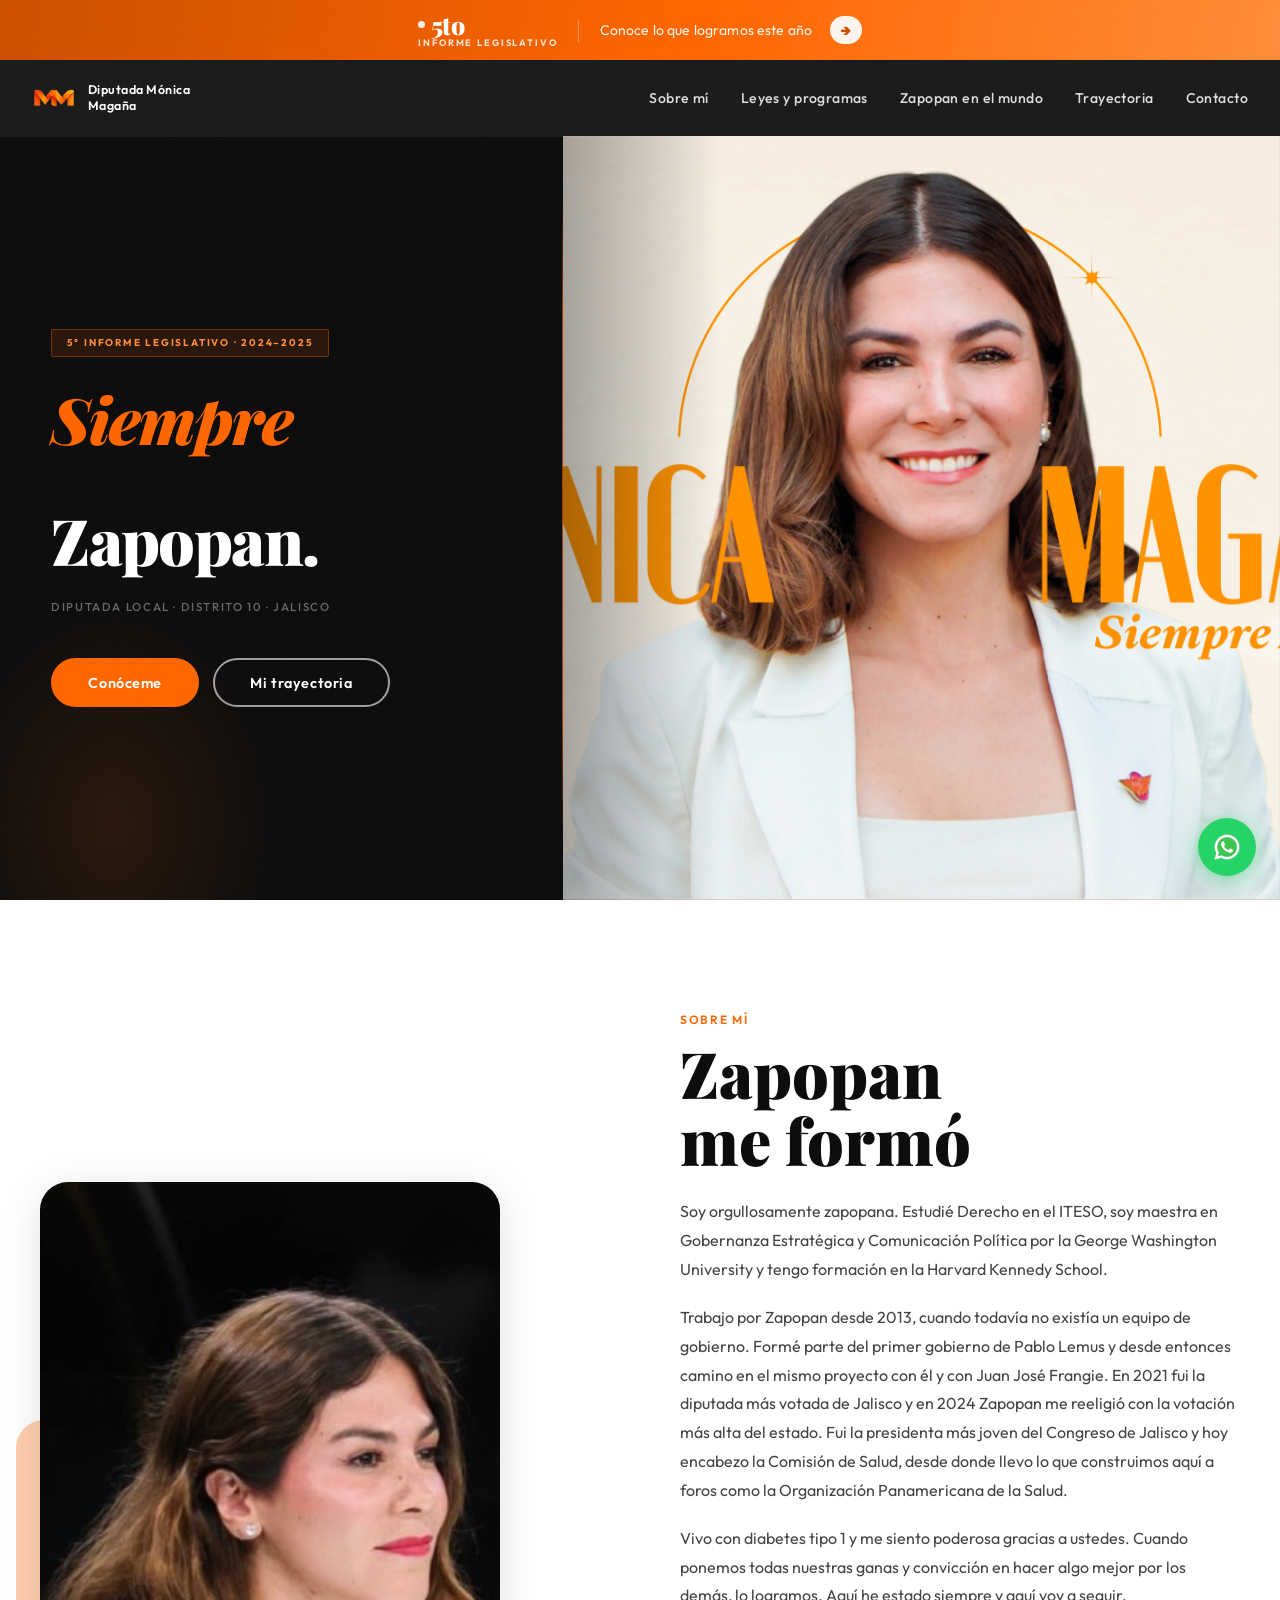
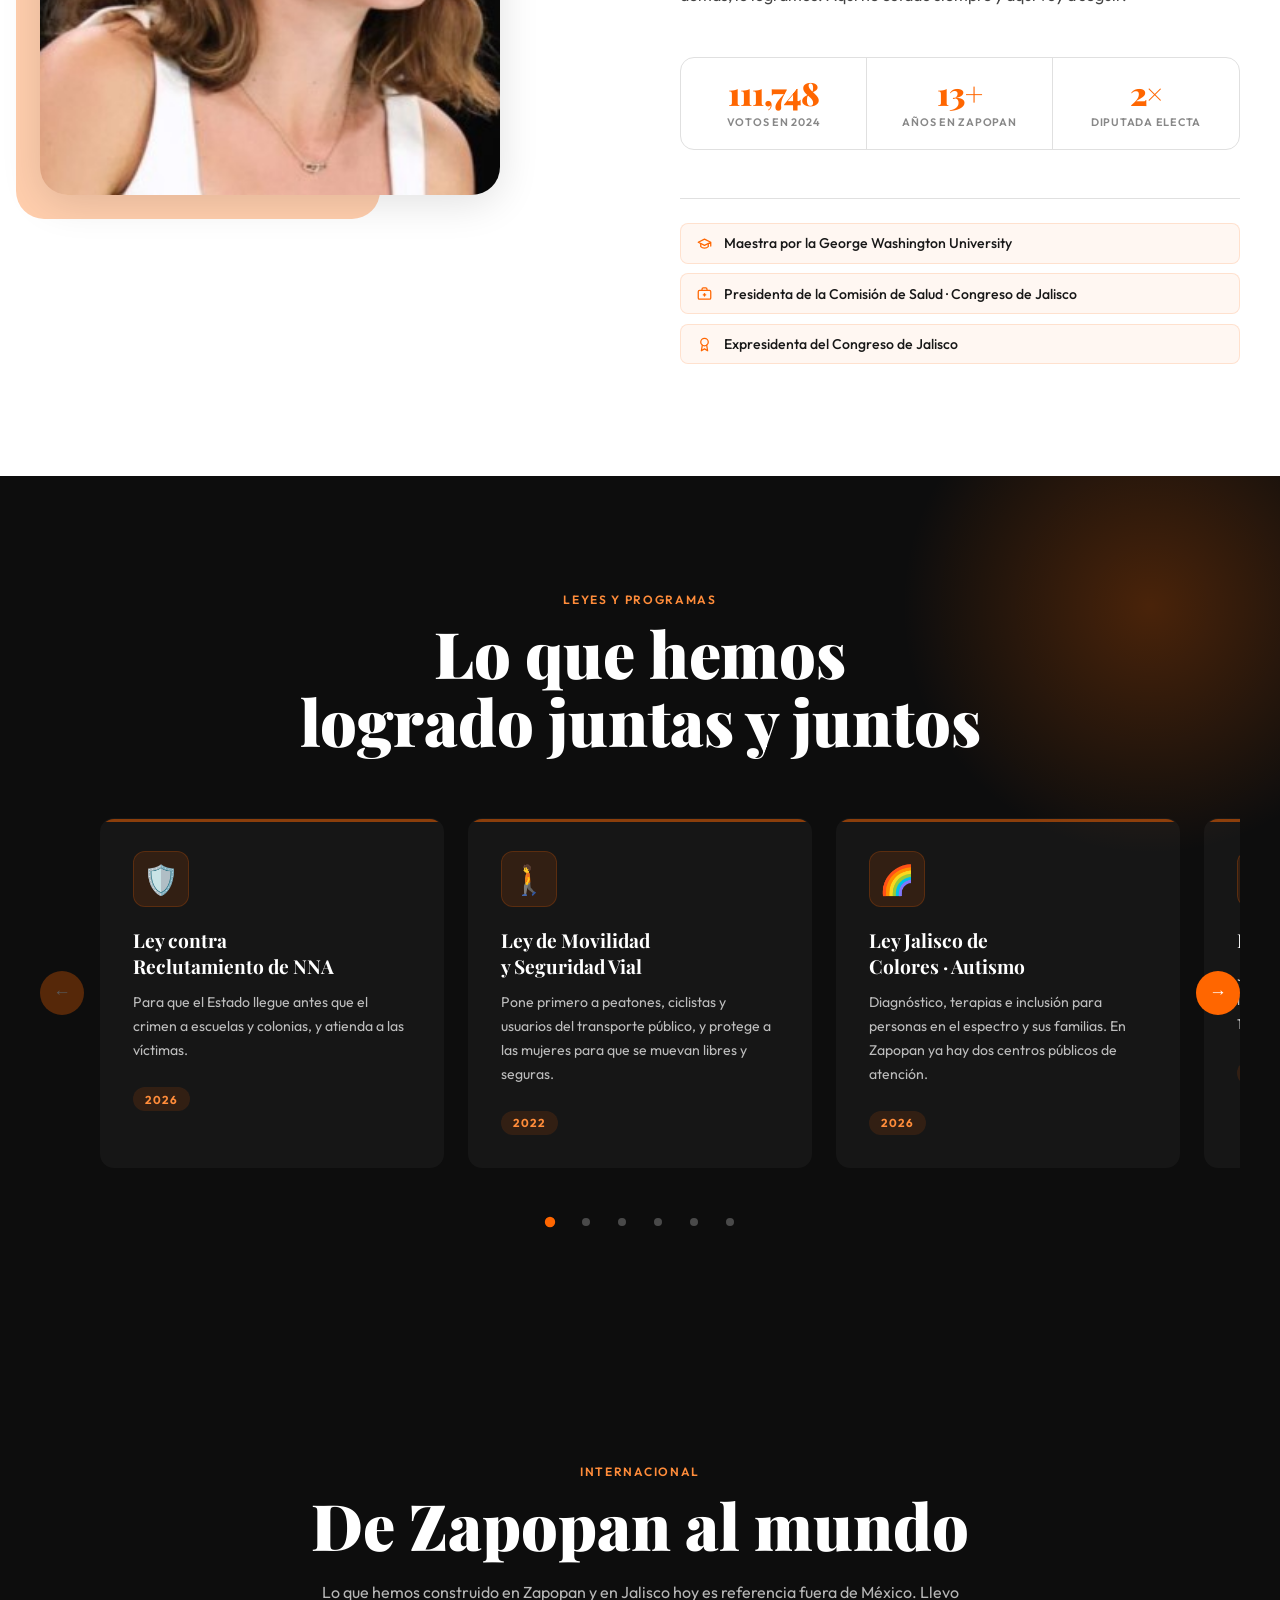
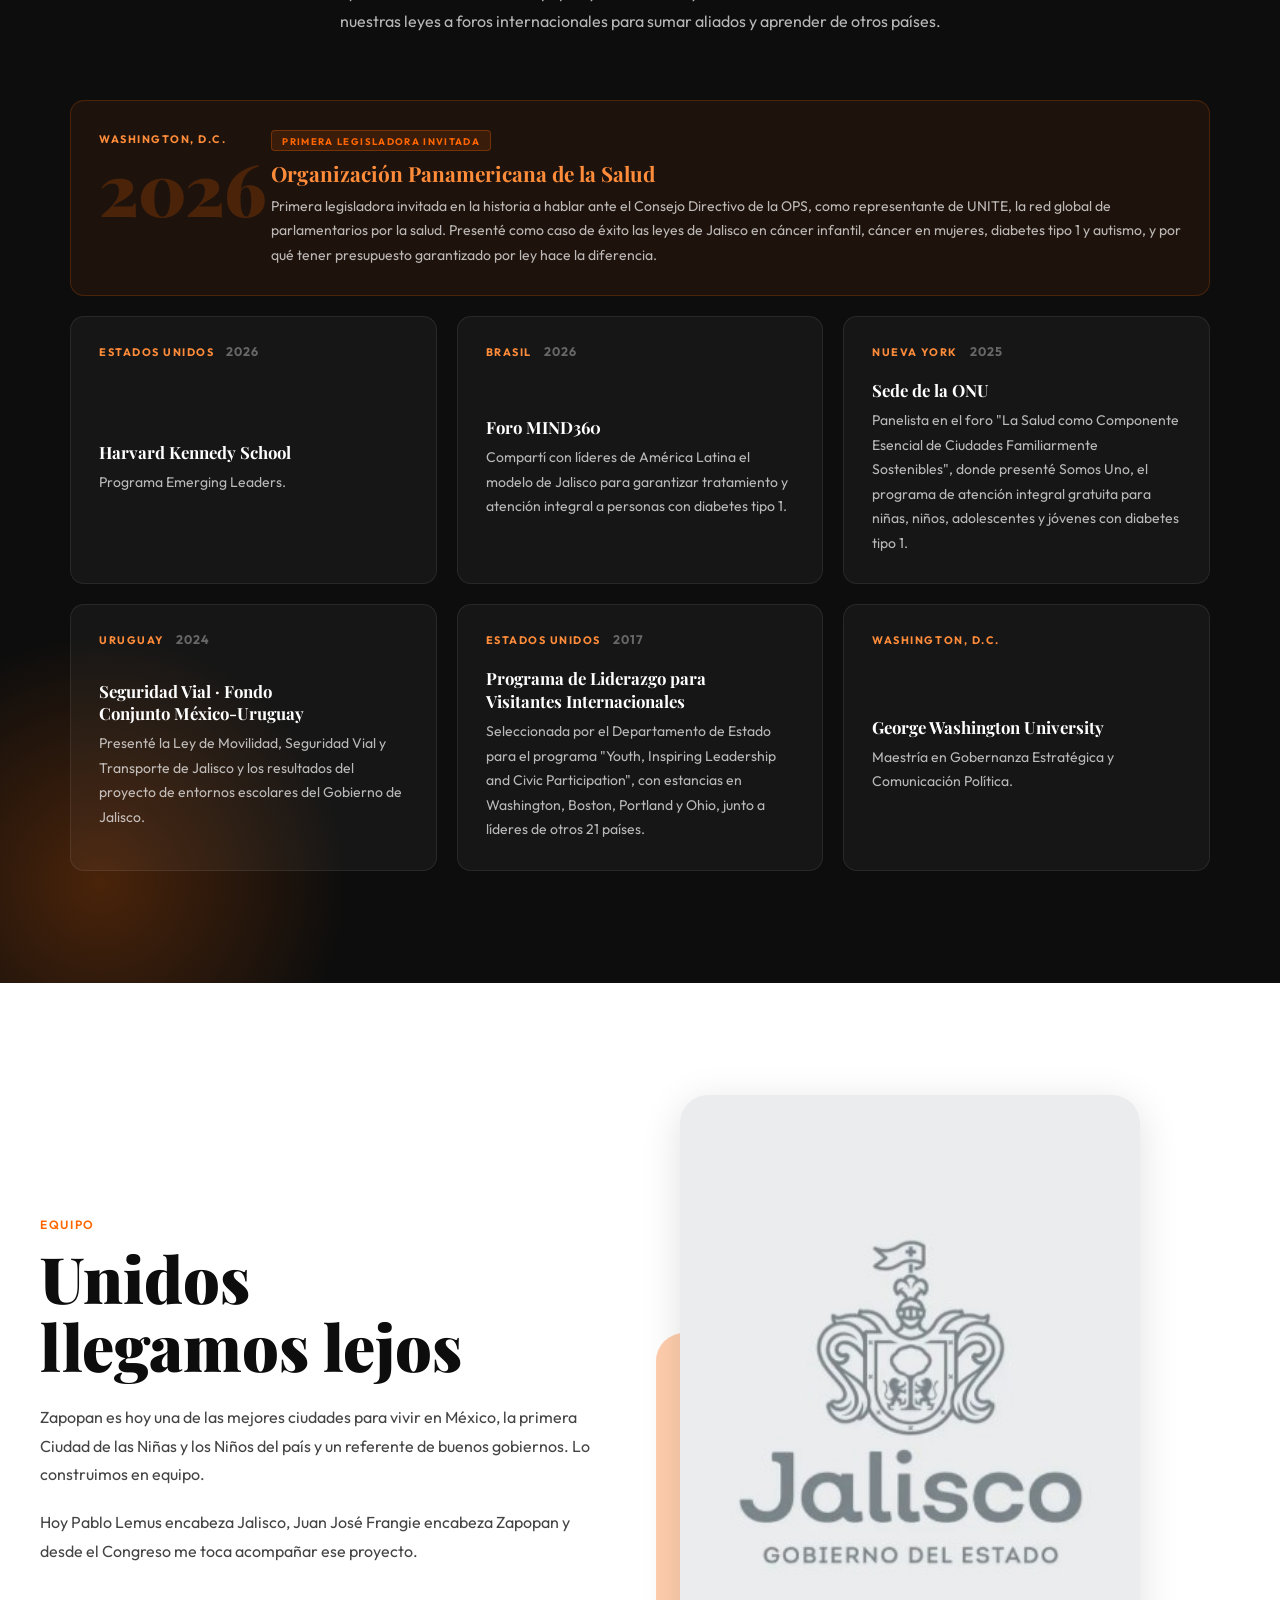
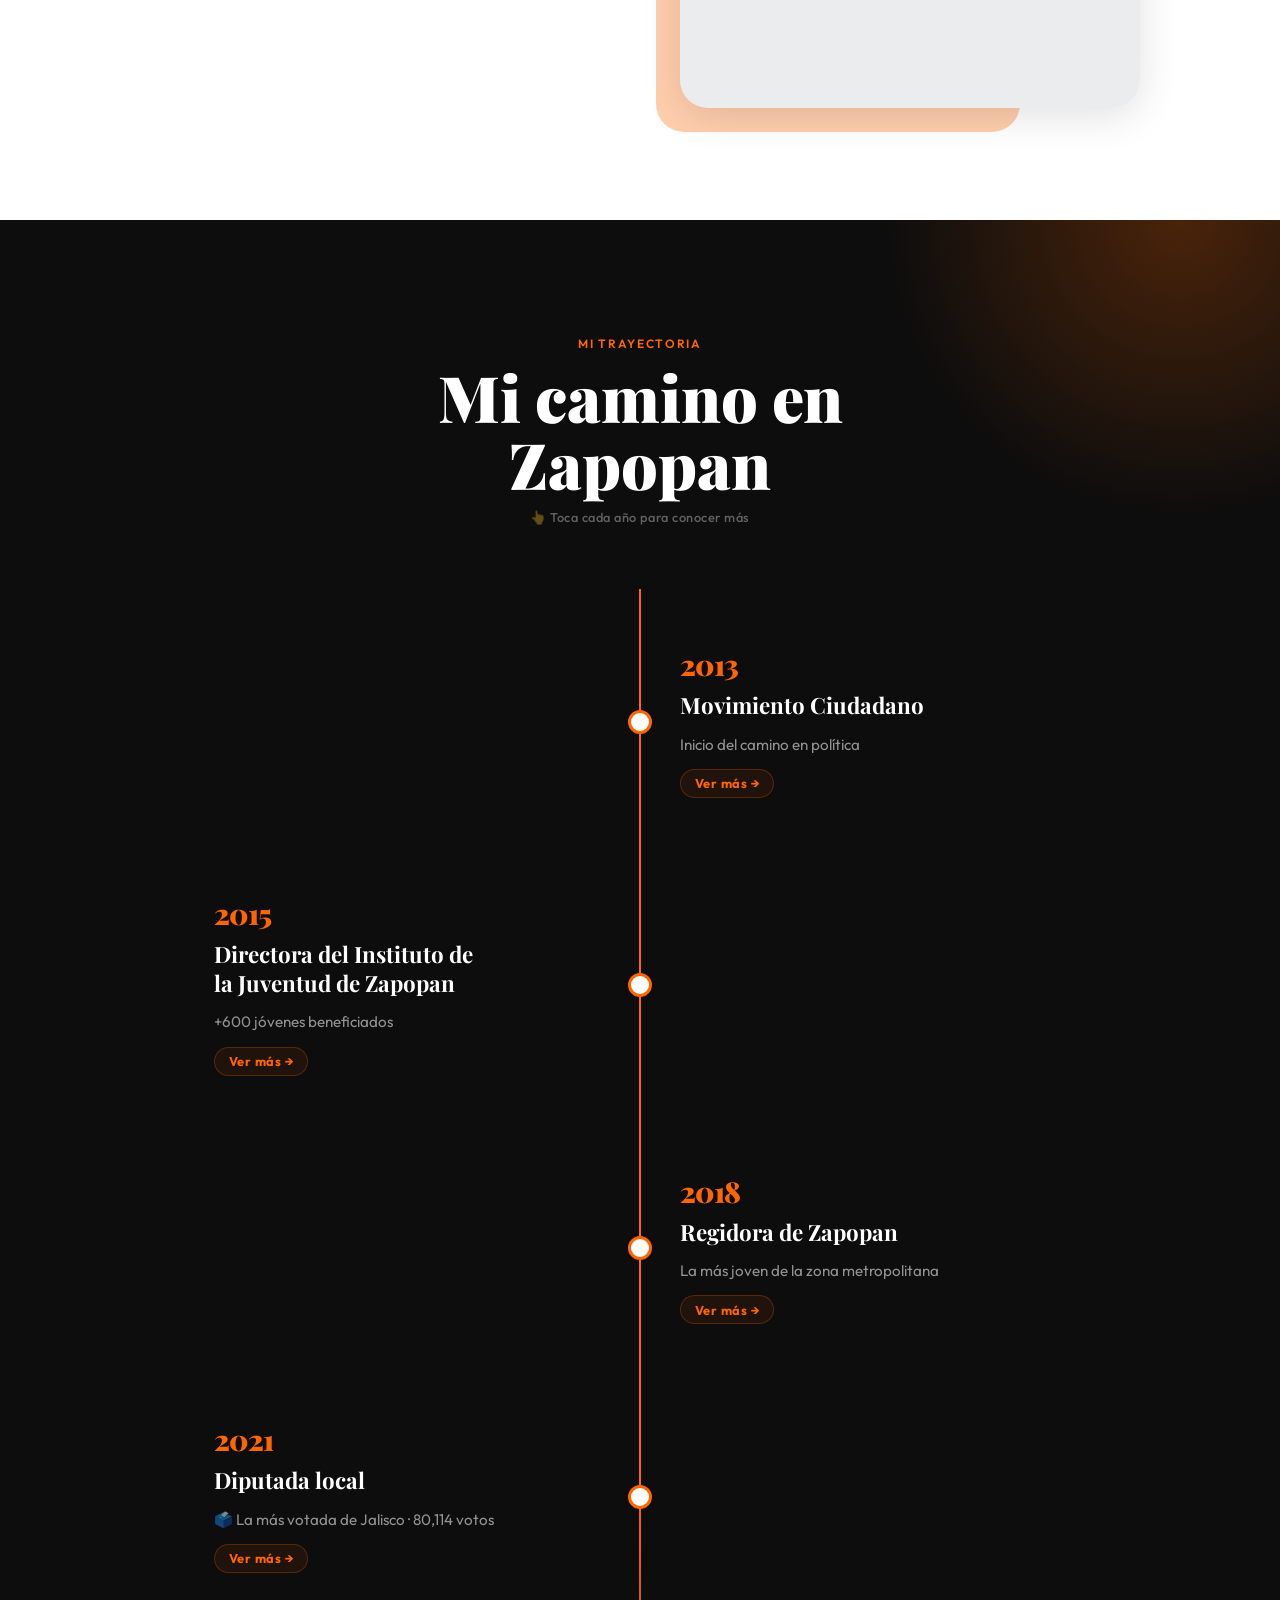
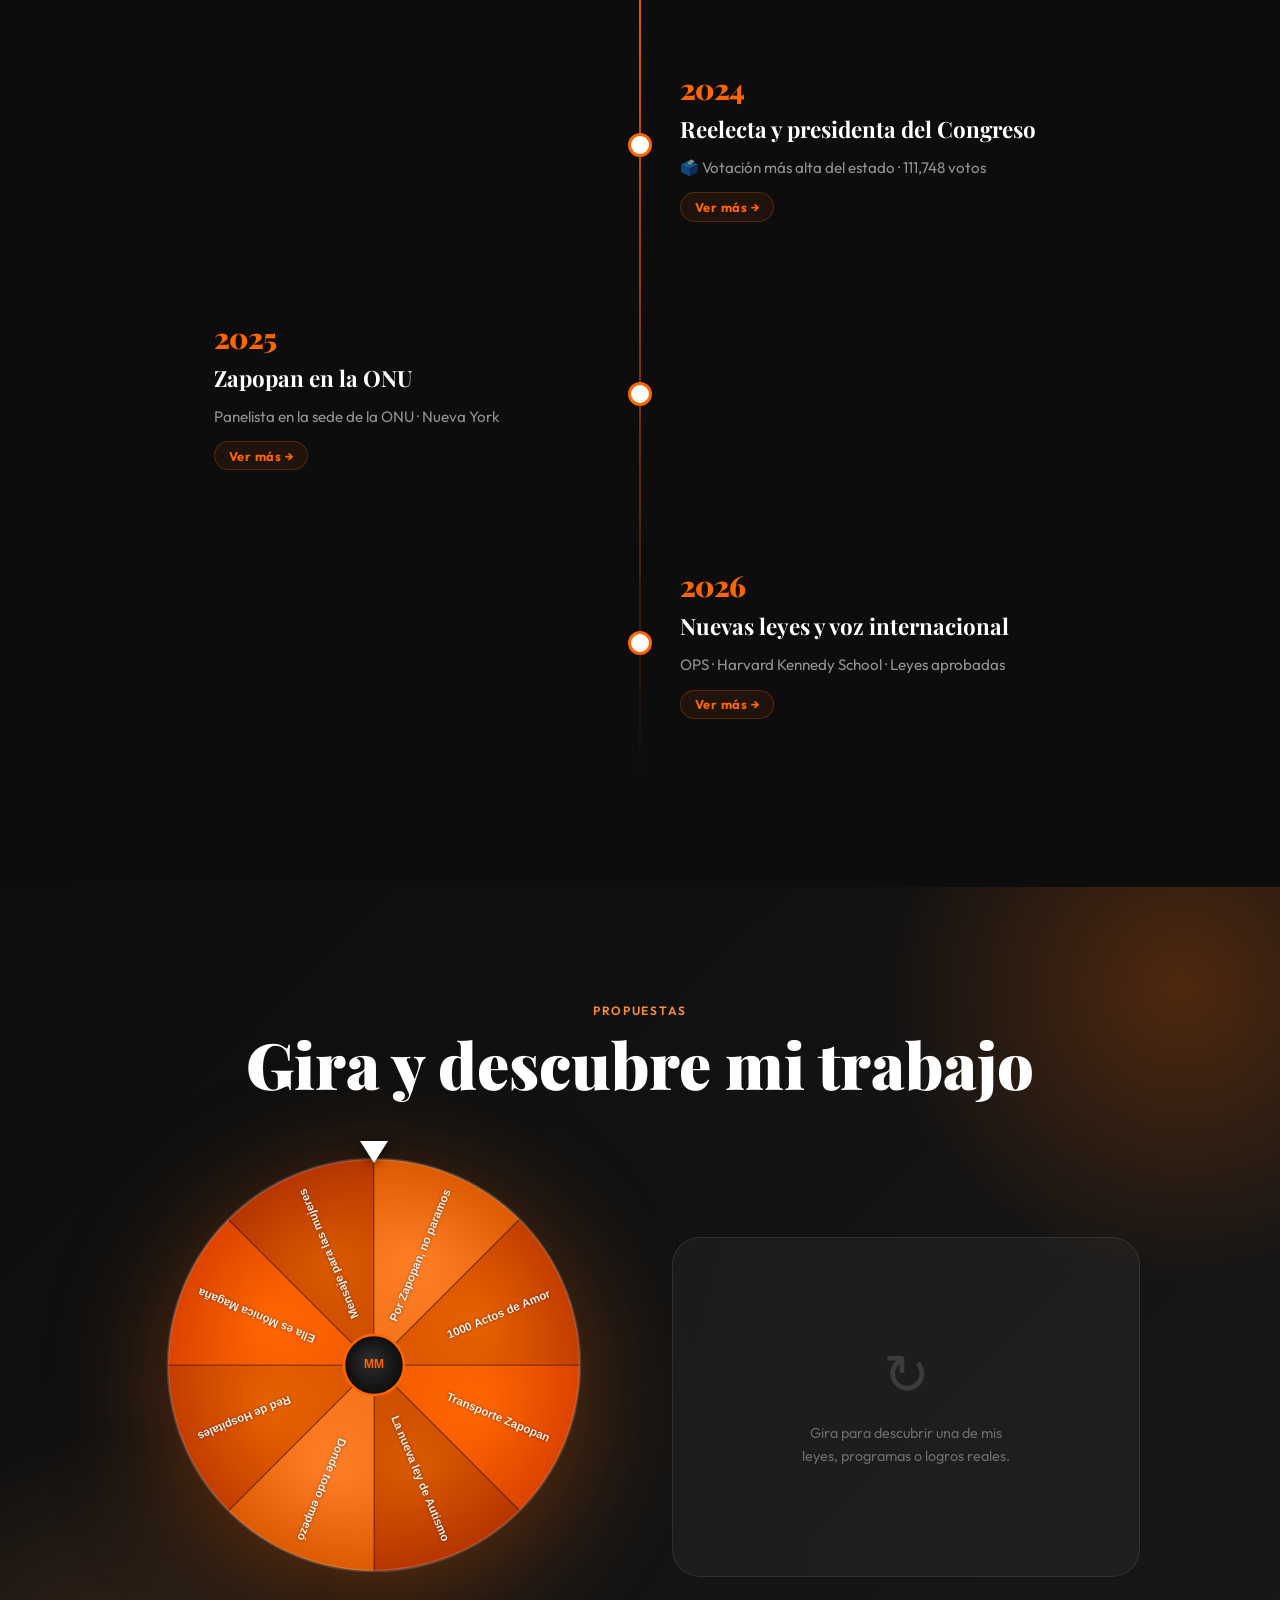
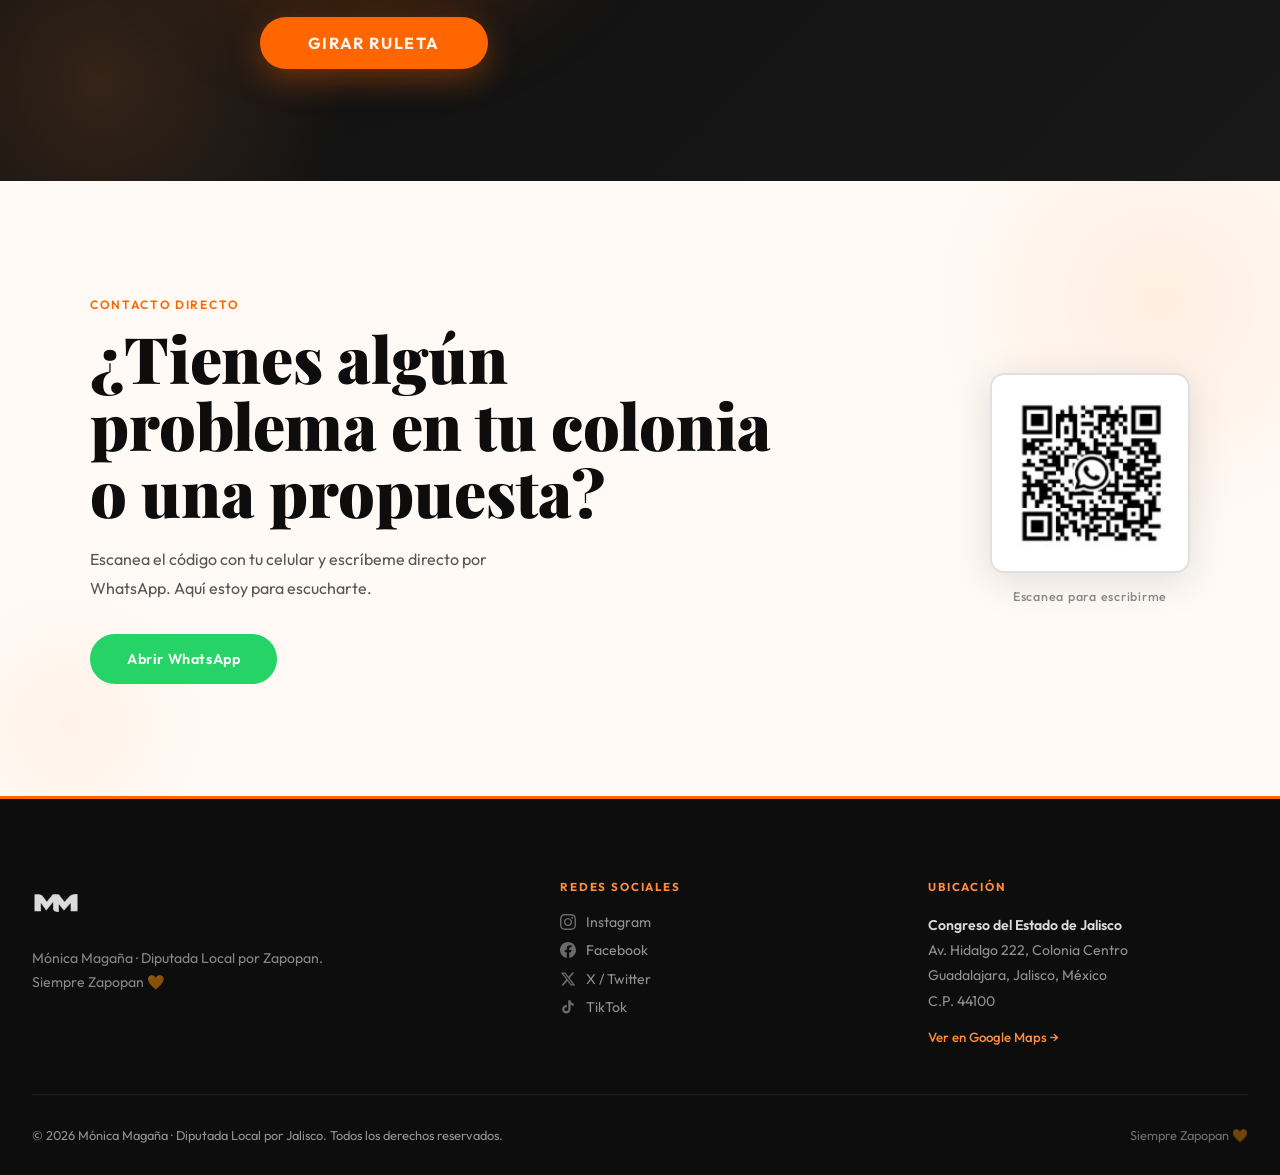
==== commit 9904b1a3: "Se actualizo tematica a 5to informe" ====
--- a/index.html
+++ b/index.html
@@ -139,7 +139,7 @@
 
     <!-- Columna derecha: panel de campaña -->
     <div class="hero-right">
-      <img src="img/mmonica2024.jpg"
+      <img src="img/hero_poster.jpg"
            alt="Mónica Magaña — Diputada Local Distrito 10 de Zapopan"
            class="hero-img"
            fetchpriority="high"
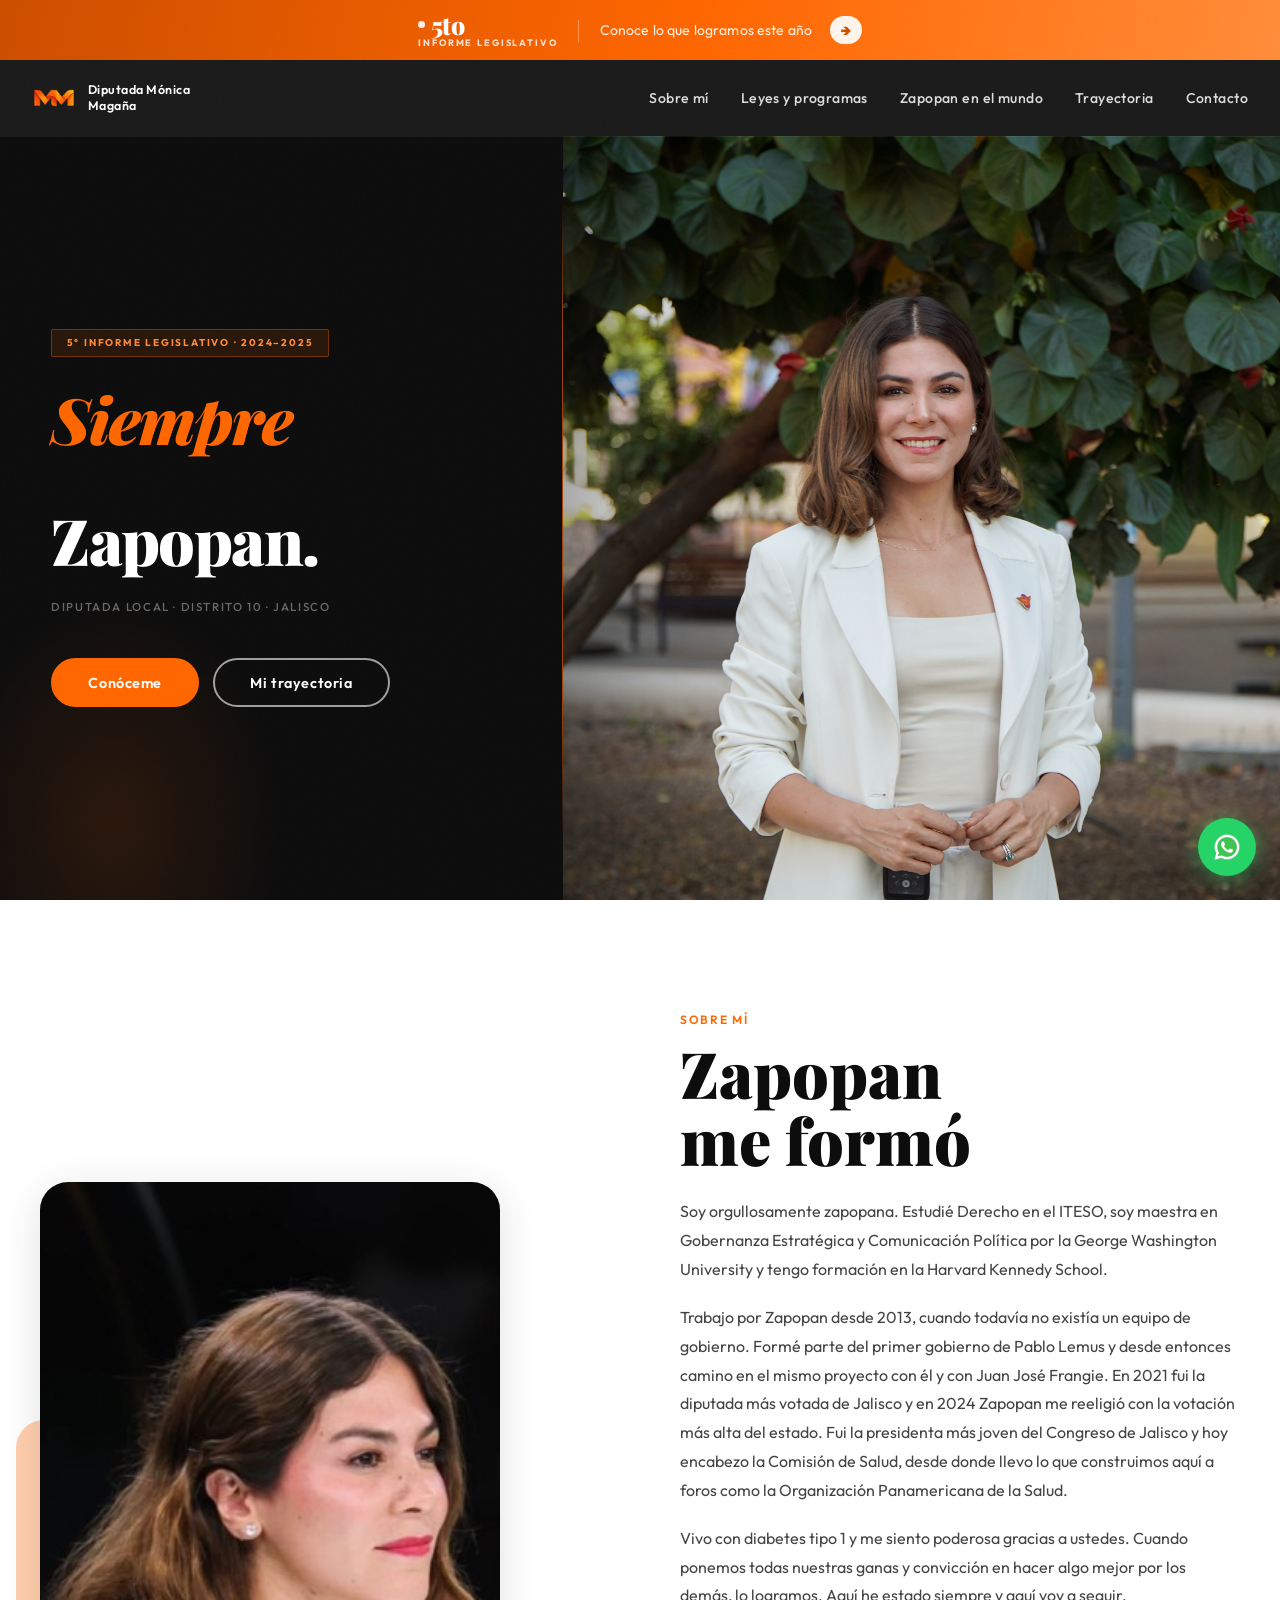
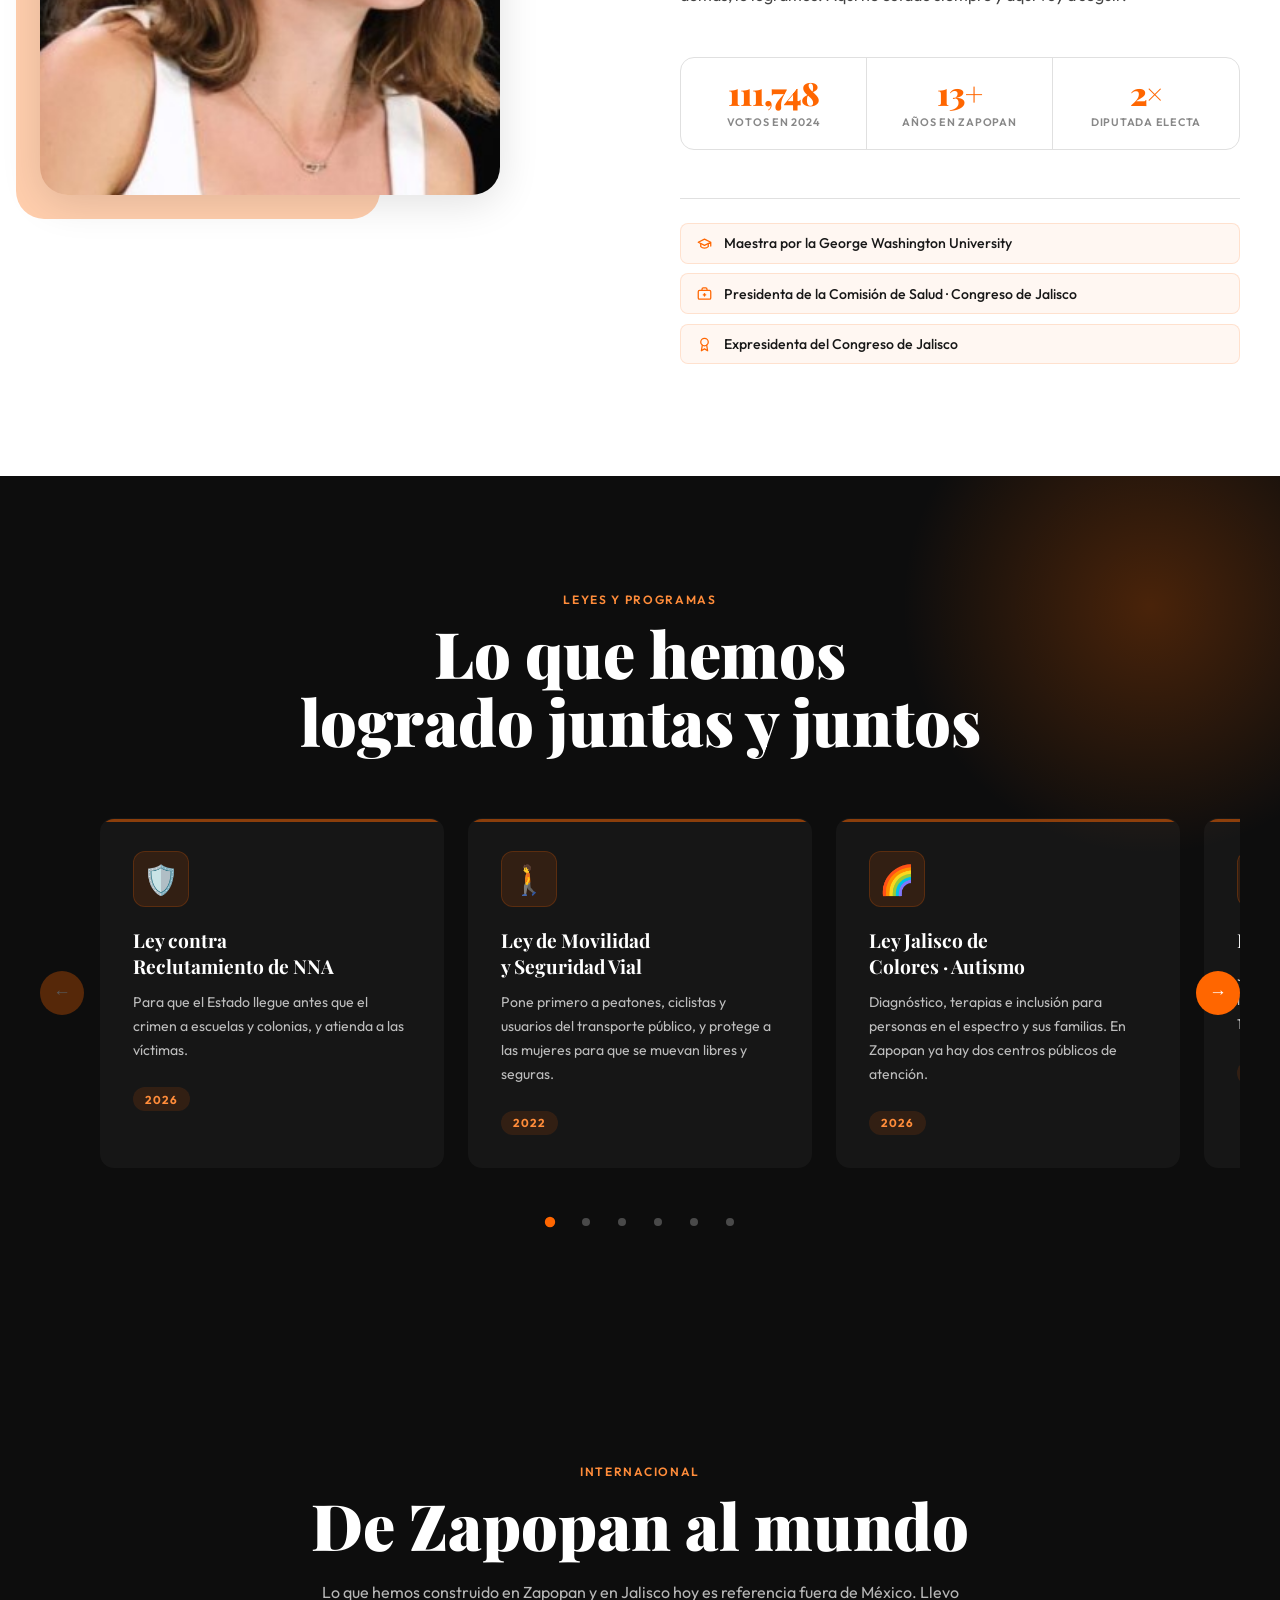
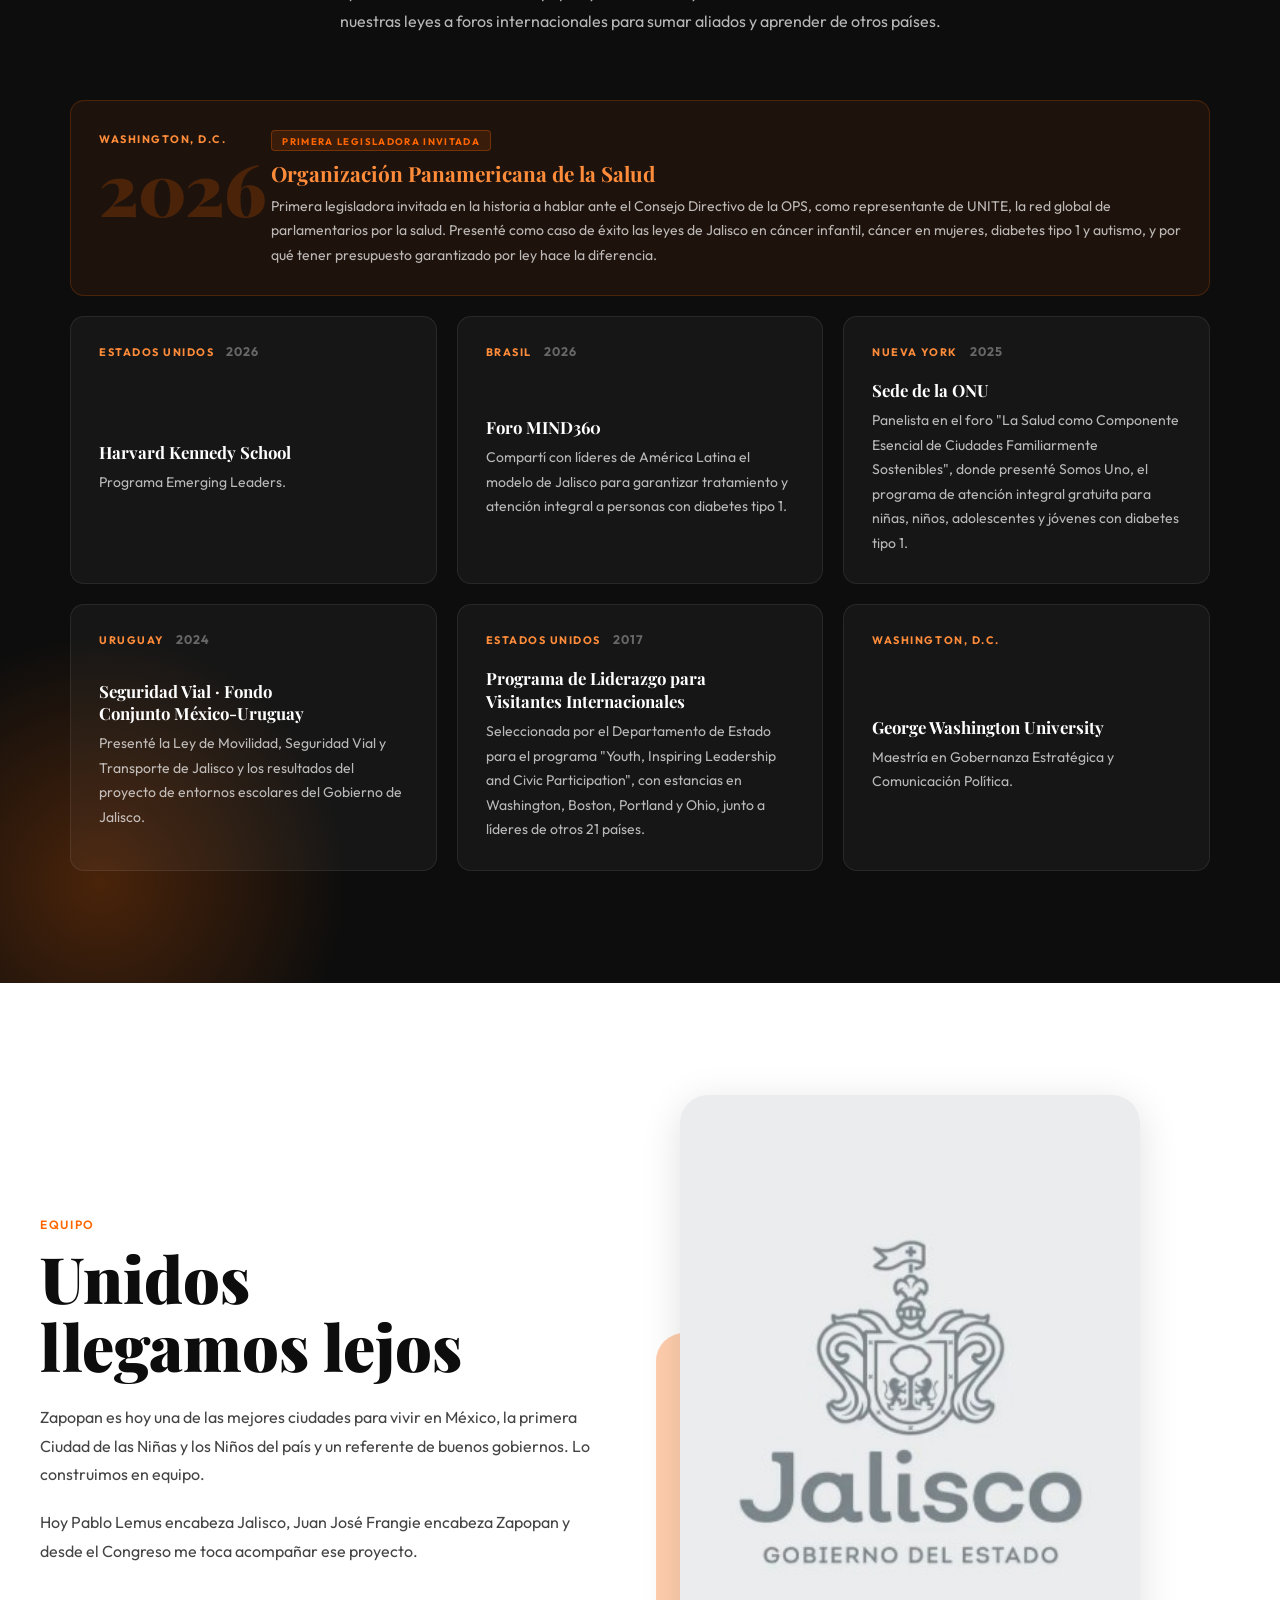
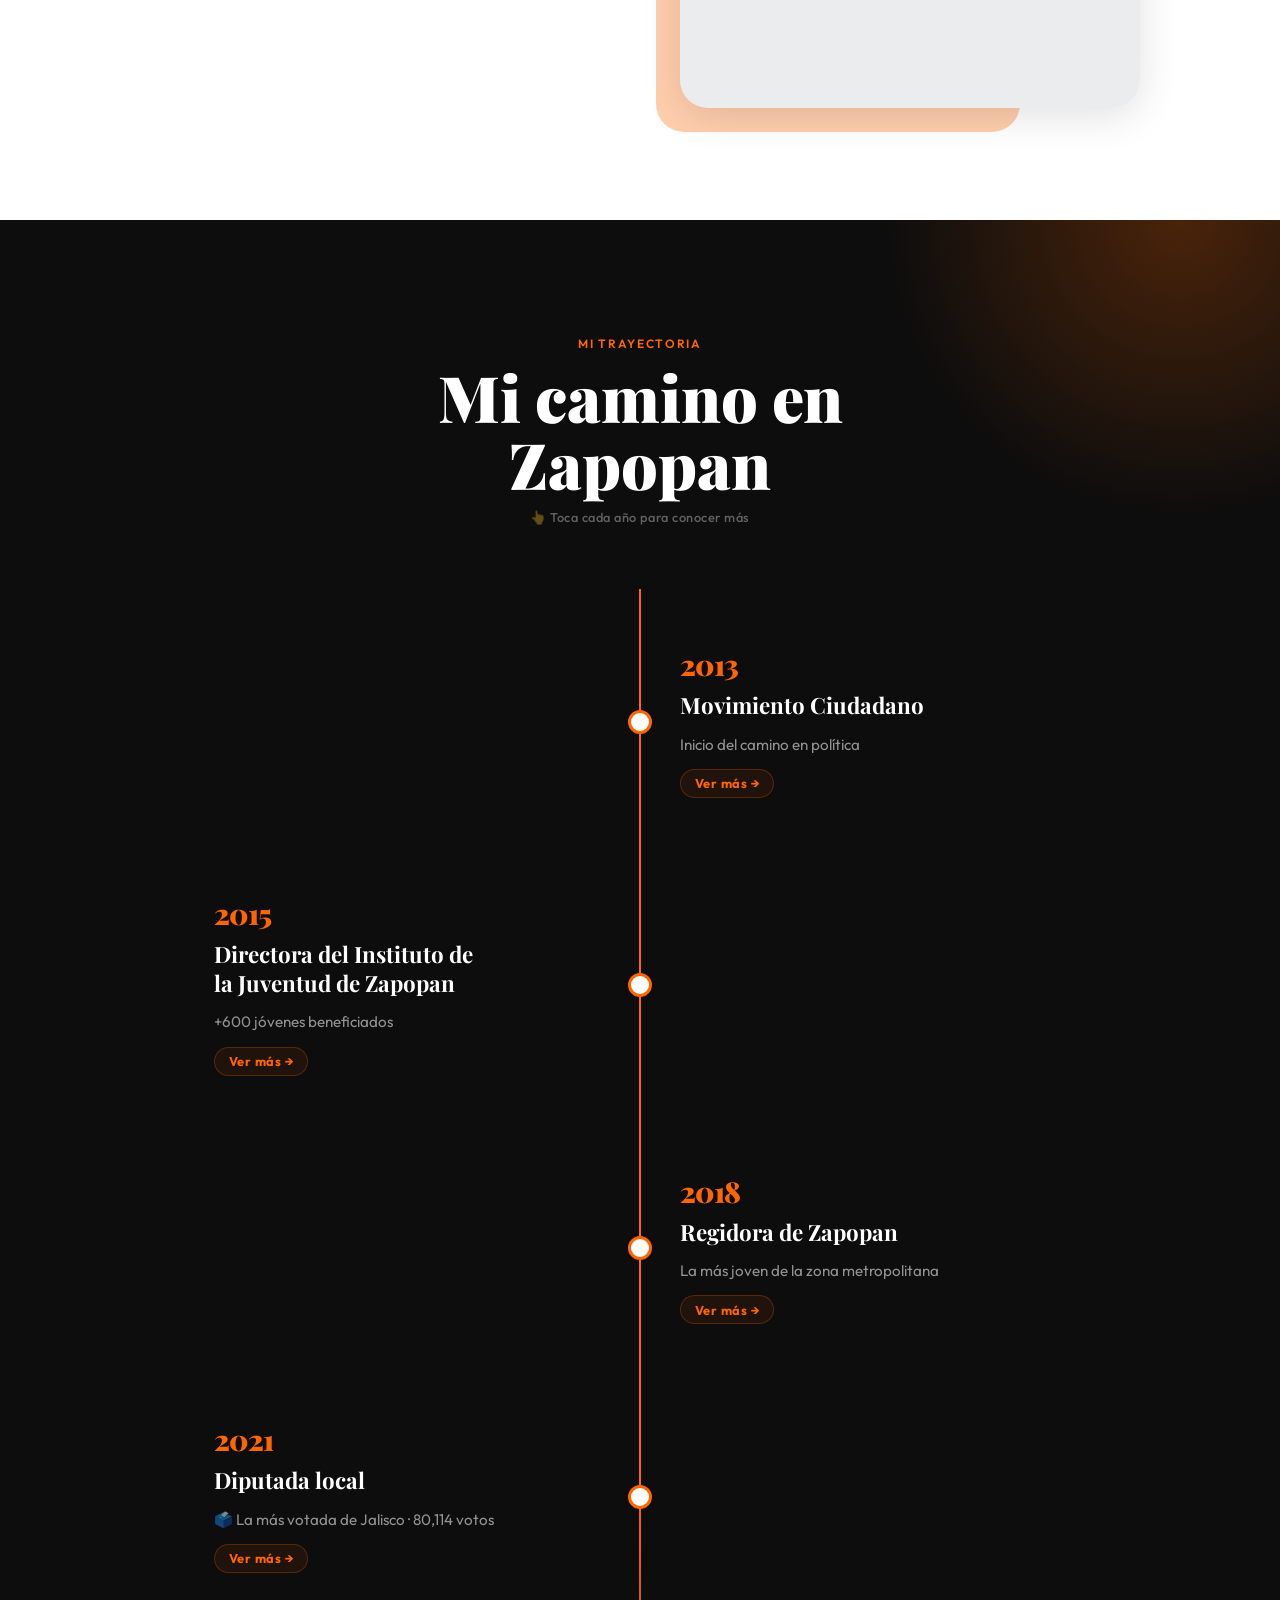
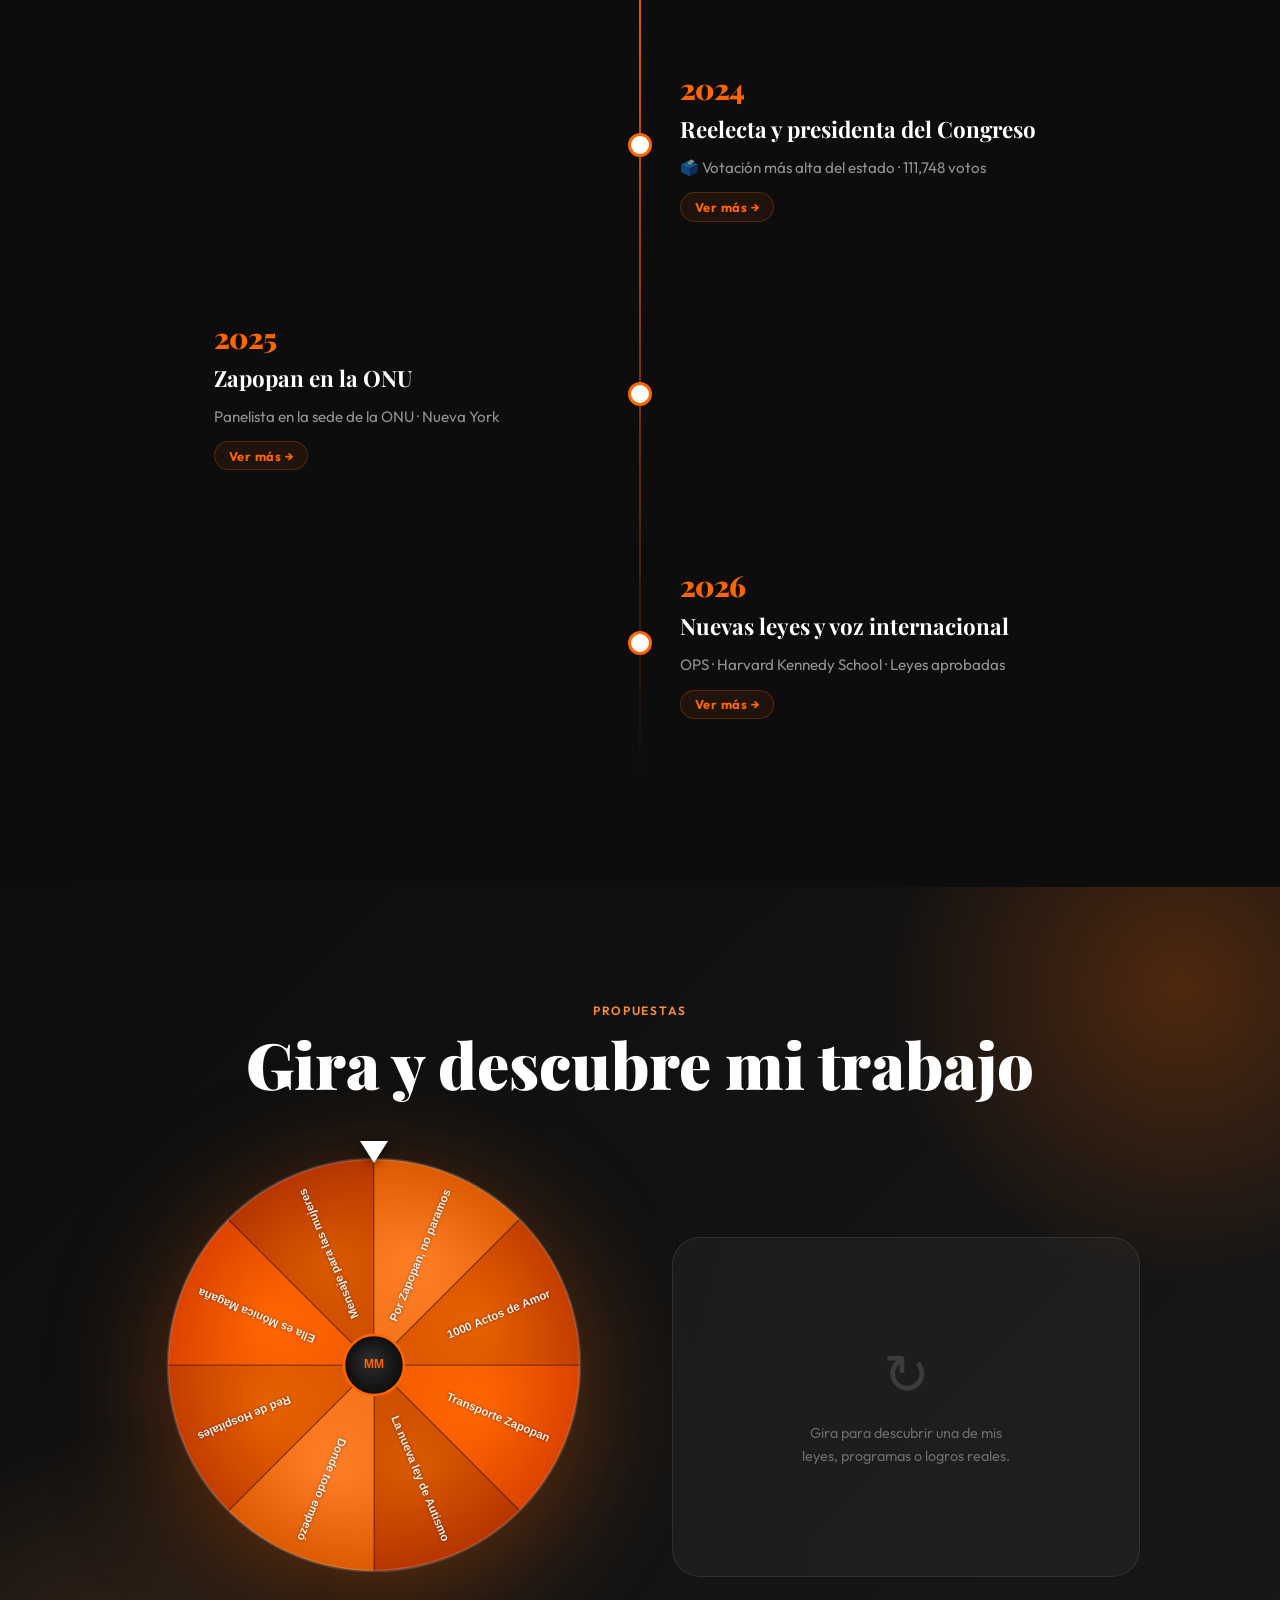
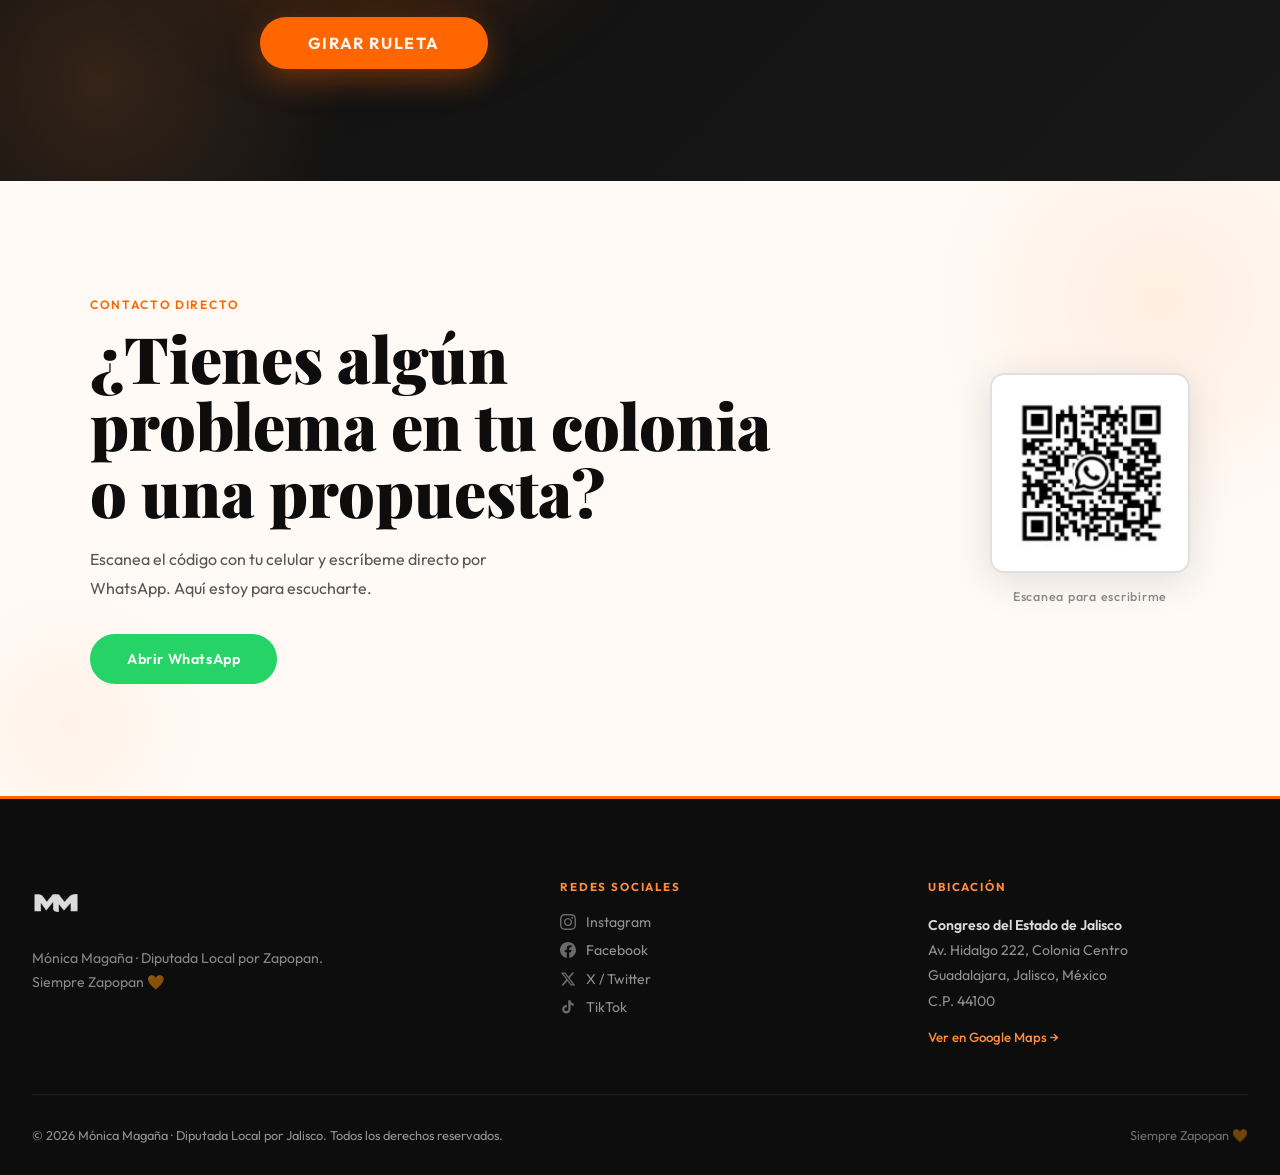
==== commit 0d6e694c: "SE CAMBIO UNA IMAGEN" ====
--- a/index.html
+++ b/index.html
@@ -21,6 +21,7 @@
   <meta name="author" content="Mónica Magaña">
   <meta name="robots" content="index, follow">
   <link rel="canonical" href="https://monicamagana.mx/">
+  <link rel="icon" type="image/x-icon" href="img/monica_magana_mm_favicon.ico">
 
   <!-- Open Graph (WhatsApp, Facebook, redes sociales) -->
   <meta property="og:type" content="website">
@@ -139,7 +140,7 @@
 
     <!-- Columna derecha: panel de campaña -->
     <div class="hero-right">
-      <img src="img/hero_poster.jpg"
+      <img src="img/MONICA-24.jpg.jpeg"
            alt="Mónica Magaña — Diputada Local Distrito 10 de Zapopan"
            class="hero-img"
            fetchpriority="high"
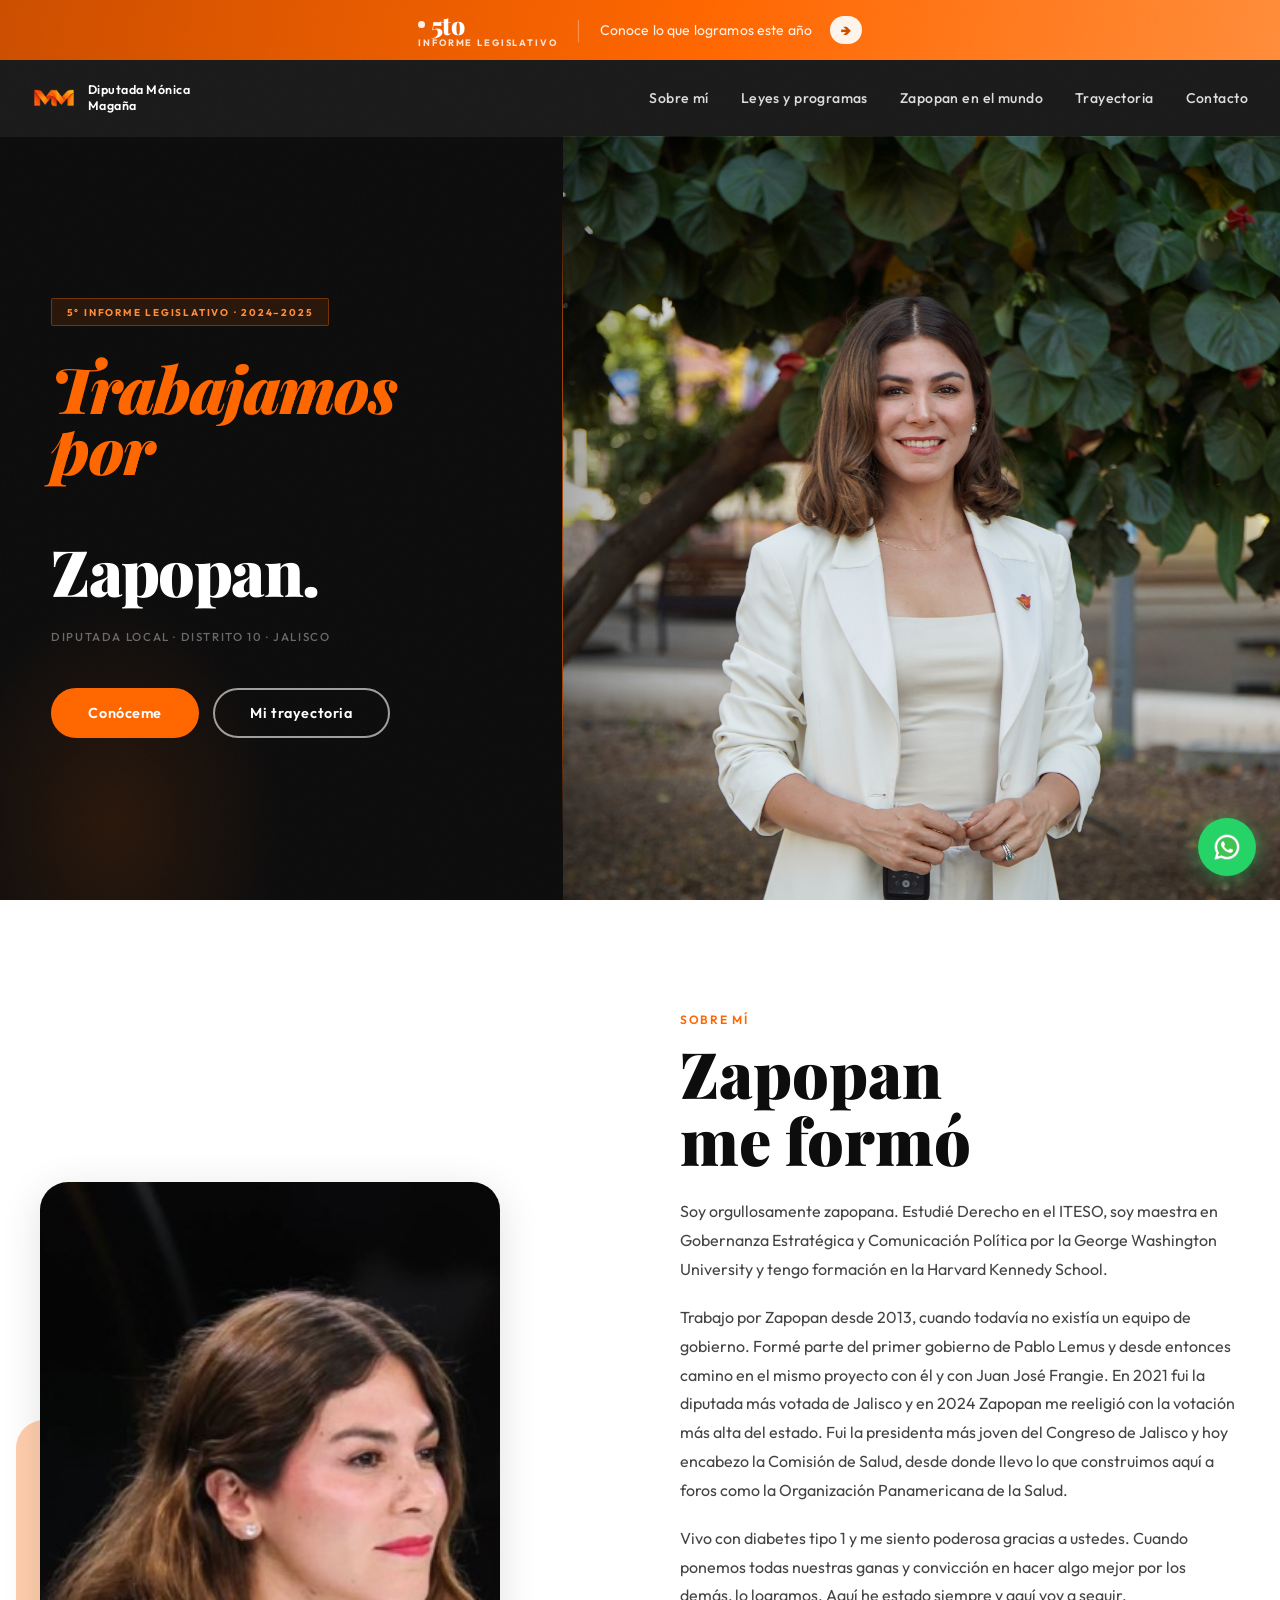
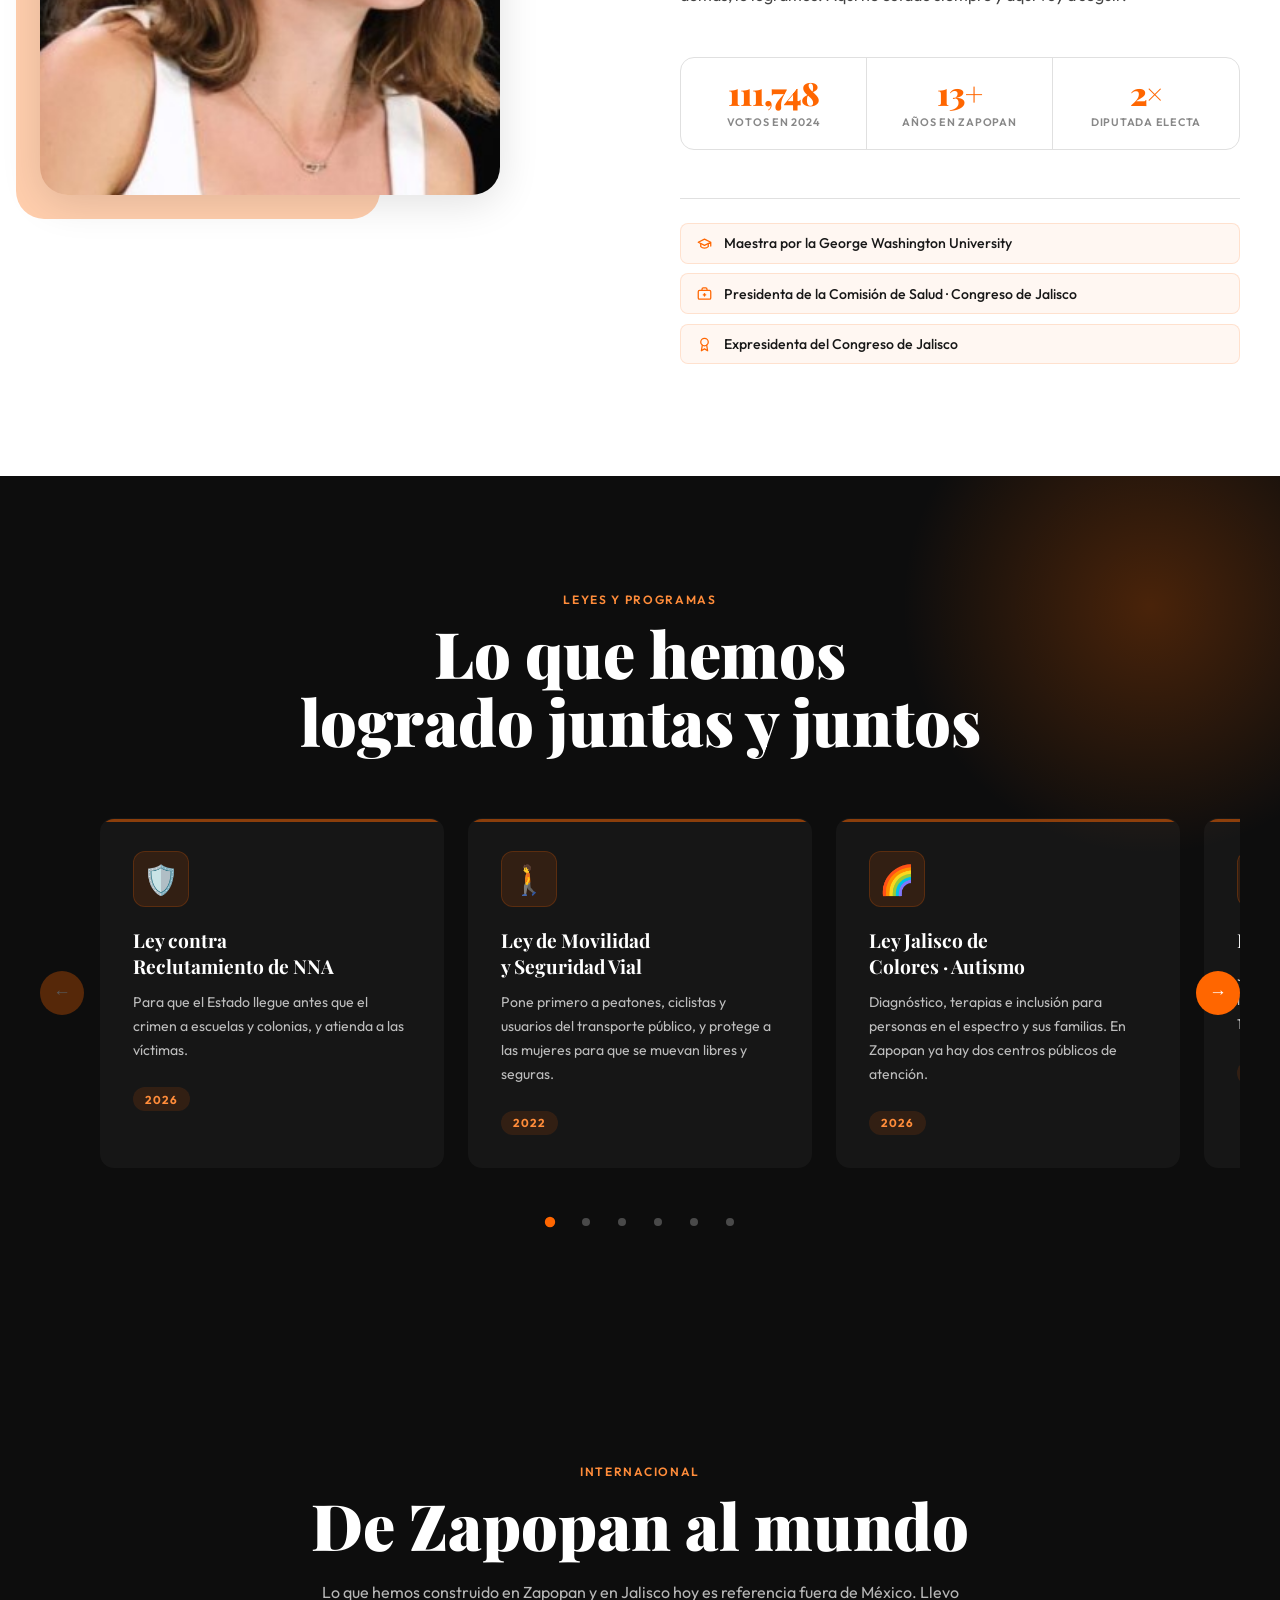
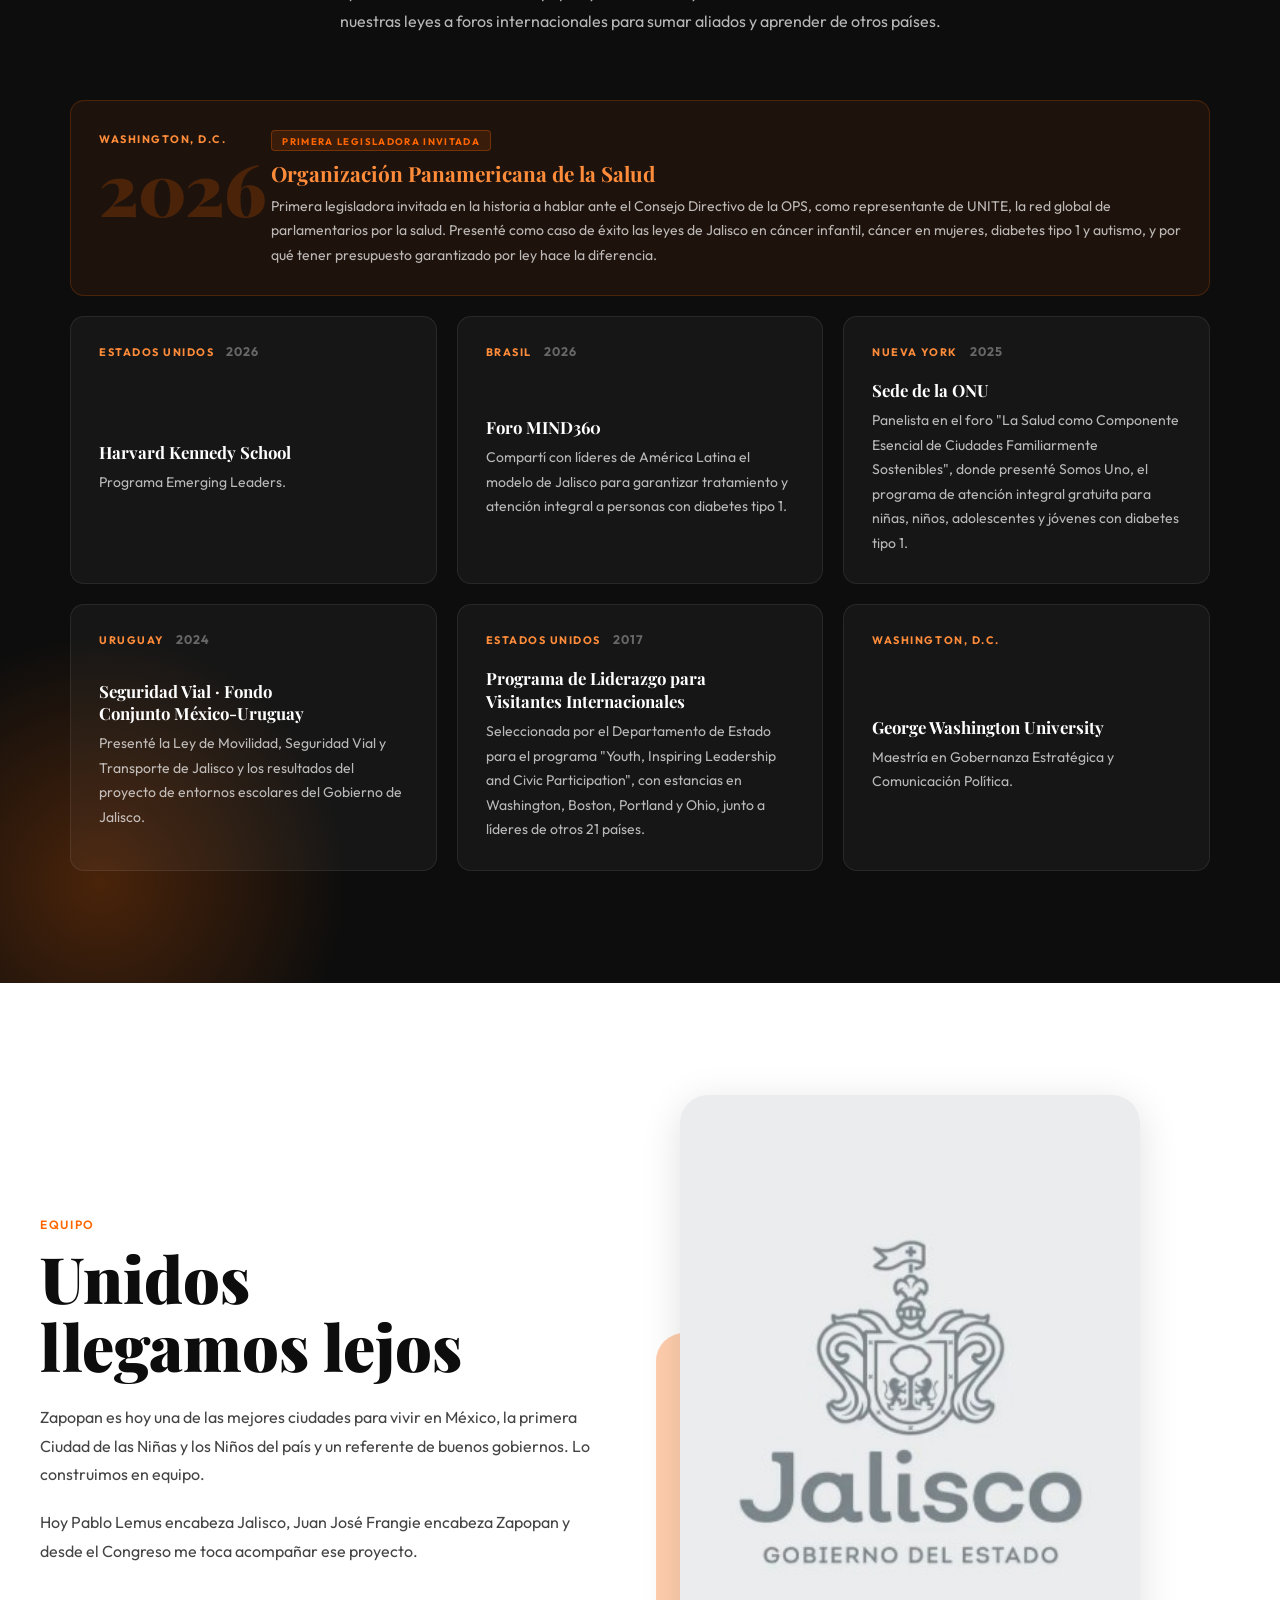
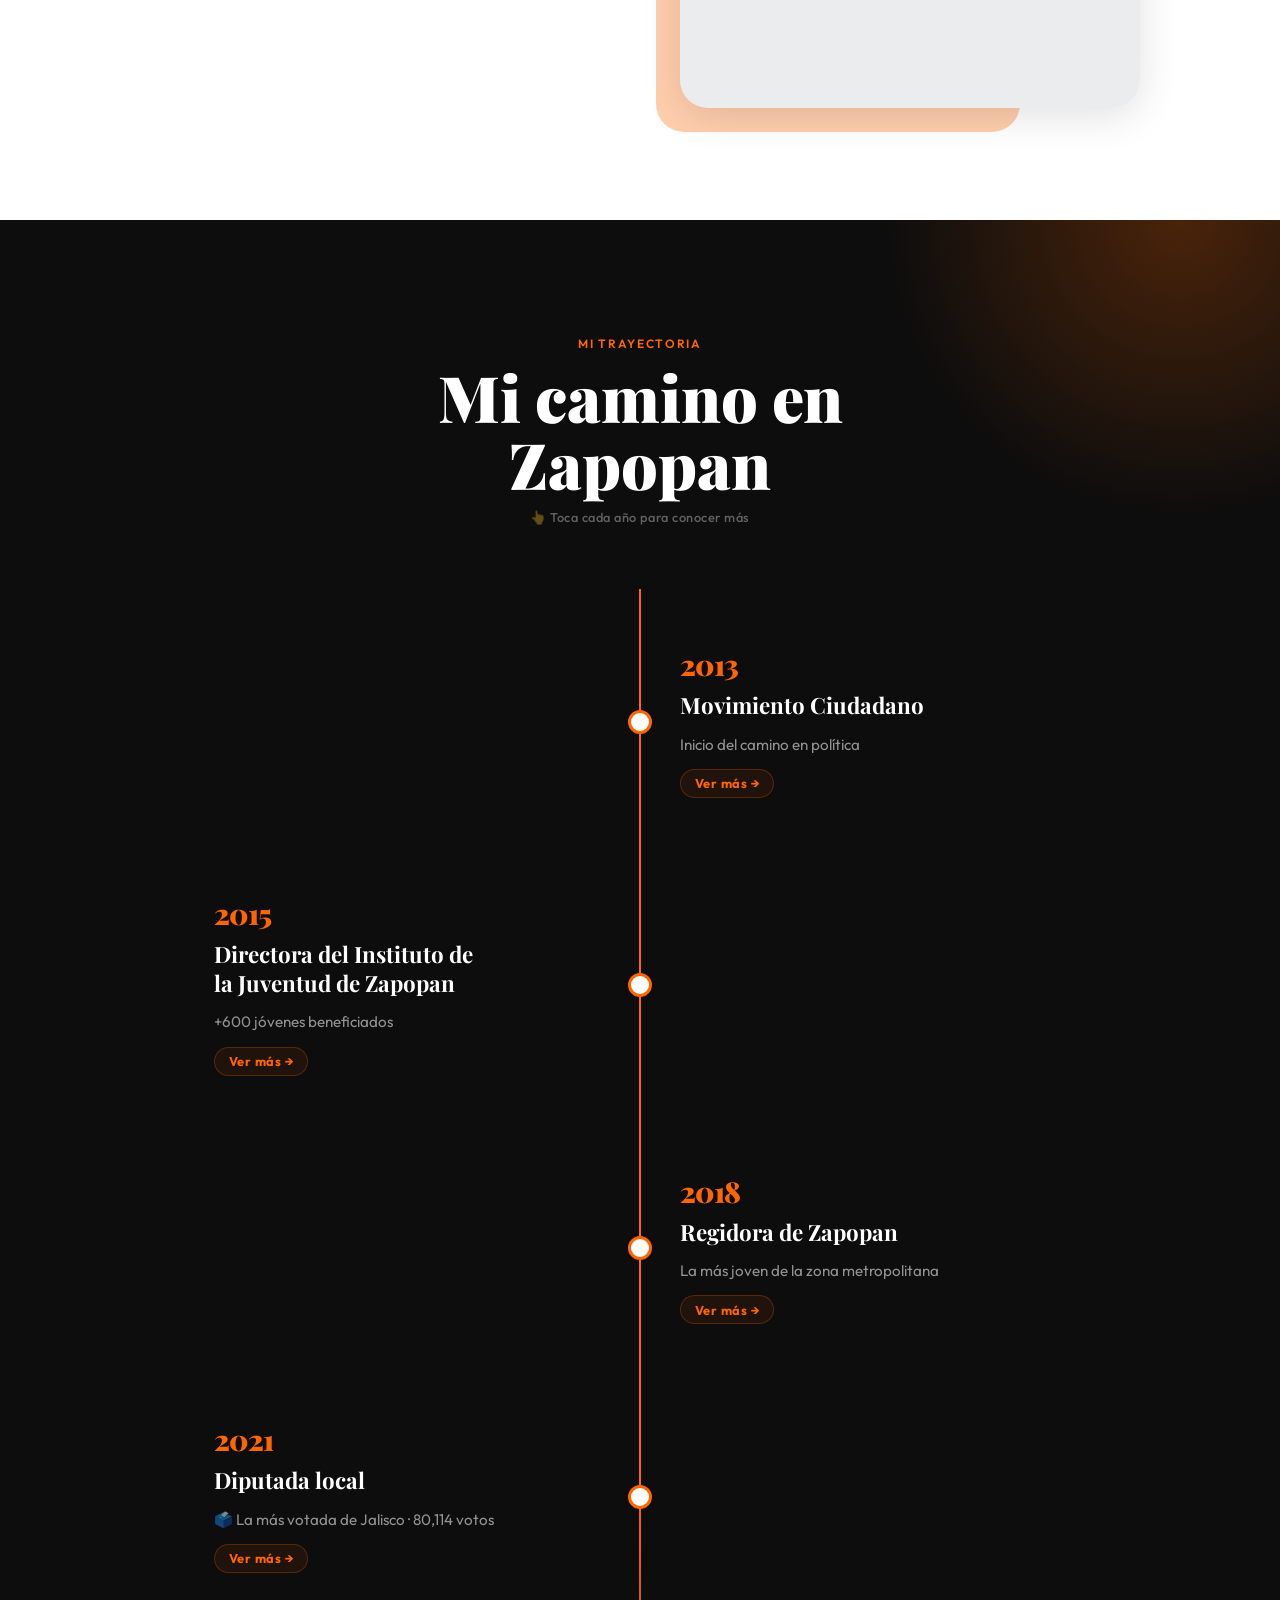
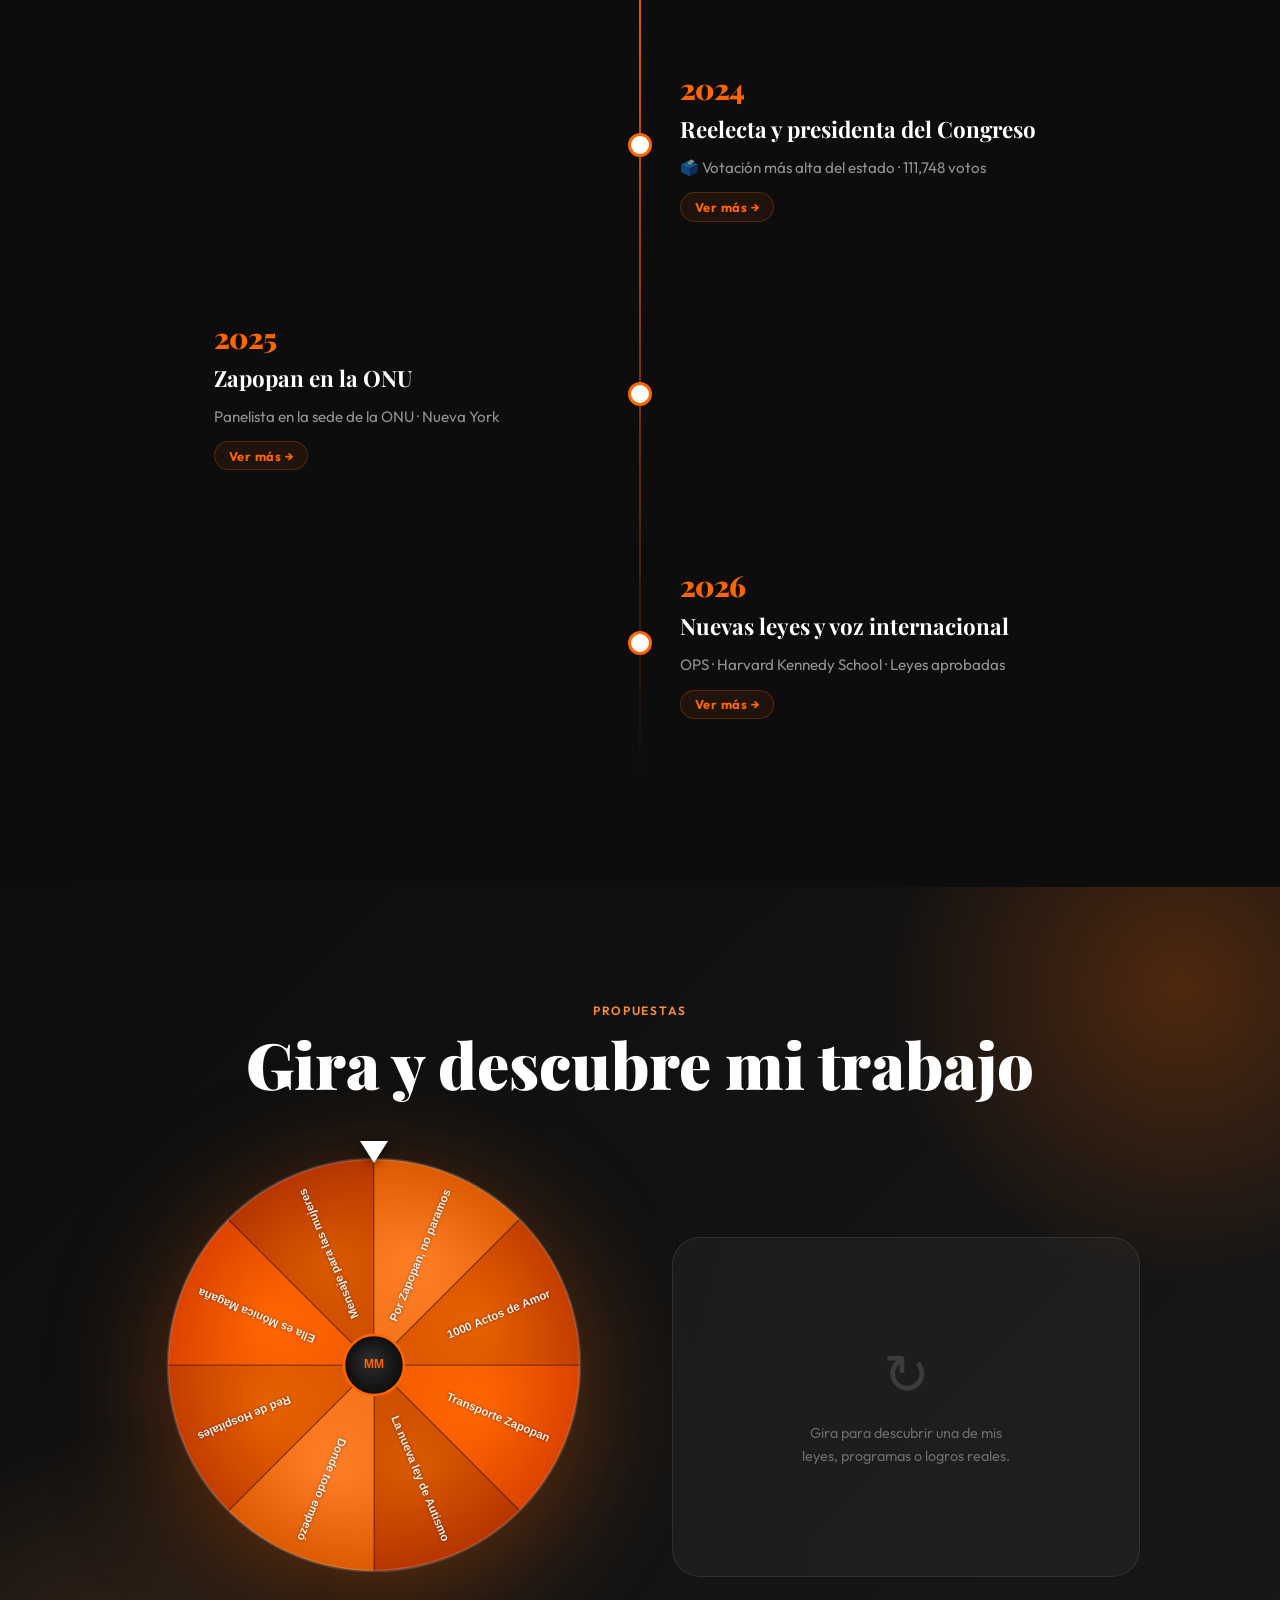
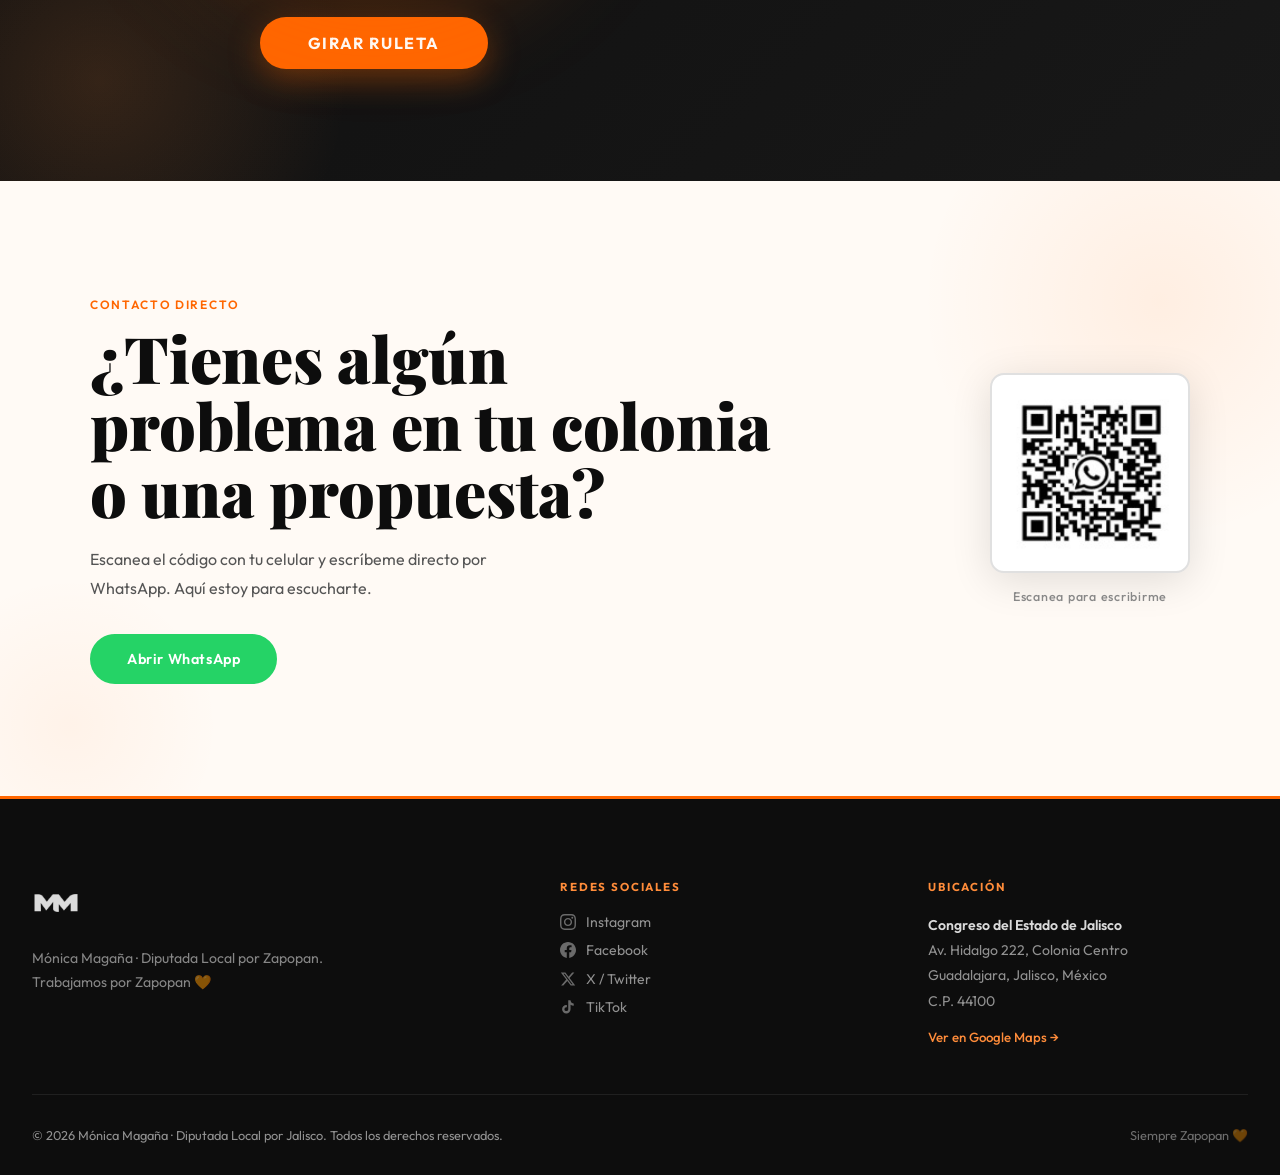
==== commit 6ef95994: "SE CAMBIO UNA IMAGEN" ====
--- a/index.html
+++ b/index.html
@@ -15,7 +15,7 @@
   <meta name="viewport" content="width=device-width, initial-scale=1.0"/>
 
   <!-- SEO básico -->
-  <title>Mónica Magaña · Siempre Zapopan</title>
+  <title>Mónica Magaña · Trabajamos por Zapopan</title>
   <meta name="description" content="Mónica Magaña, diputada local por el Distrito 10 de Zapopan. Más de 13 años trabajando por Zapopan, leyes que llegan a las familias y una voz de Jalisco en foros internacionales de salud.">
   <meta name="keywords" content="Mónica Magaña, Diputada Jalisco, Distrito 10, Movimiento Ciudadano, Zapopan, Congreso Jalisco">
   <meta name="author" content="Mónica Magaña">
@@ -25,16 +25,16 @@
 
   <!-- Open Graph (WhatsApp, Facebook, redes sociales) -->
   <meta property="og:type" content="website">
-  <meta property="og:title" content="Mónica Magaña · Siempre Zapopan">
-  <meta property="og:description" content="Más de 13 años trabajando por Zapopan. Siempre Zapopan.">
+  <meta property="og:title" content="Mónica Magaña · Trabajamos por Zapopan">
+  <meta property="og:description" content="Más de 13 años trabajando por Zapopan. Trabajamos por Zapopan.">
   <meta property="og:url" content="https://monicamagana.mx/">
   <meta property="og:locale" content="es_MX">
   <meta property="og:image" content="https://monicamagana.mx/img/Monica.jpg">
 
   <!-- Twitter/X -->
   <meta name="twitter:card" content="summary_large_image">
-  <meta name="twitter:title" content="Mónica Magaña · Siempre Zapopan">
-  <meta name="twitter:description" content="Más de 13 años trabajando por Zapopan. Siempre Zapopan.">
+  <meta name="twitter:title" content="Mónica Magaña · Trabajamos por Zapopan">
+  <meta name="twitter:description" content="Más de 13 años trabajando por Zapopan. Trabajamos por Zapopan.">
   <meta name="twitter:image" content="https://monicamagana.mx/img/Monica.jpg">
 
   <!-- Datos estructurados para IAs y Google -->
@@ -129,7 +129,7 @@
     <div class="hero-left">
       <span class="hero-chip">5° Informe Legislativo · 2024–2025</span>
       <h1 class="hero-headline">
-        <em>Siempre</em><br>Zapopan.
+        <em>Trabajamos por</em><br>Zapopan.
       </h1>
       <p class="hero-sub">Diputada Local · Distrito 10 · Jalisco</p>
       <div class="hero-actions">
@@ -723,7 +723,7 @@
         <img src="img/monica_magana_mm_favicon.ico" alt="Logo" class="footer-logo" width="48" height="48" loading="lazy" />
         <p class="footer-desc">
           Mónica Magaña · Diputada Local por Zapopan.<br>
-          Siempre Zapopan 🧡
+          Trabajamos por Zapopan 🧡
         </p>
       </div>
 
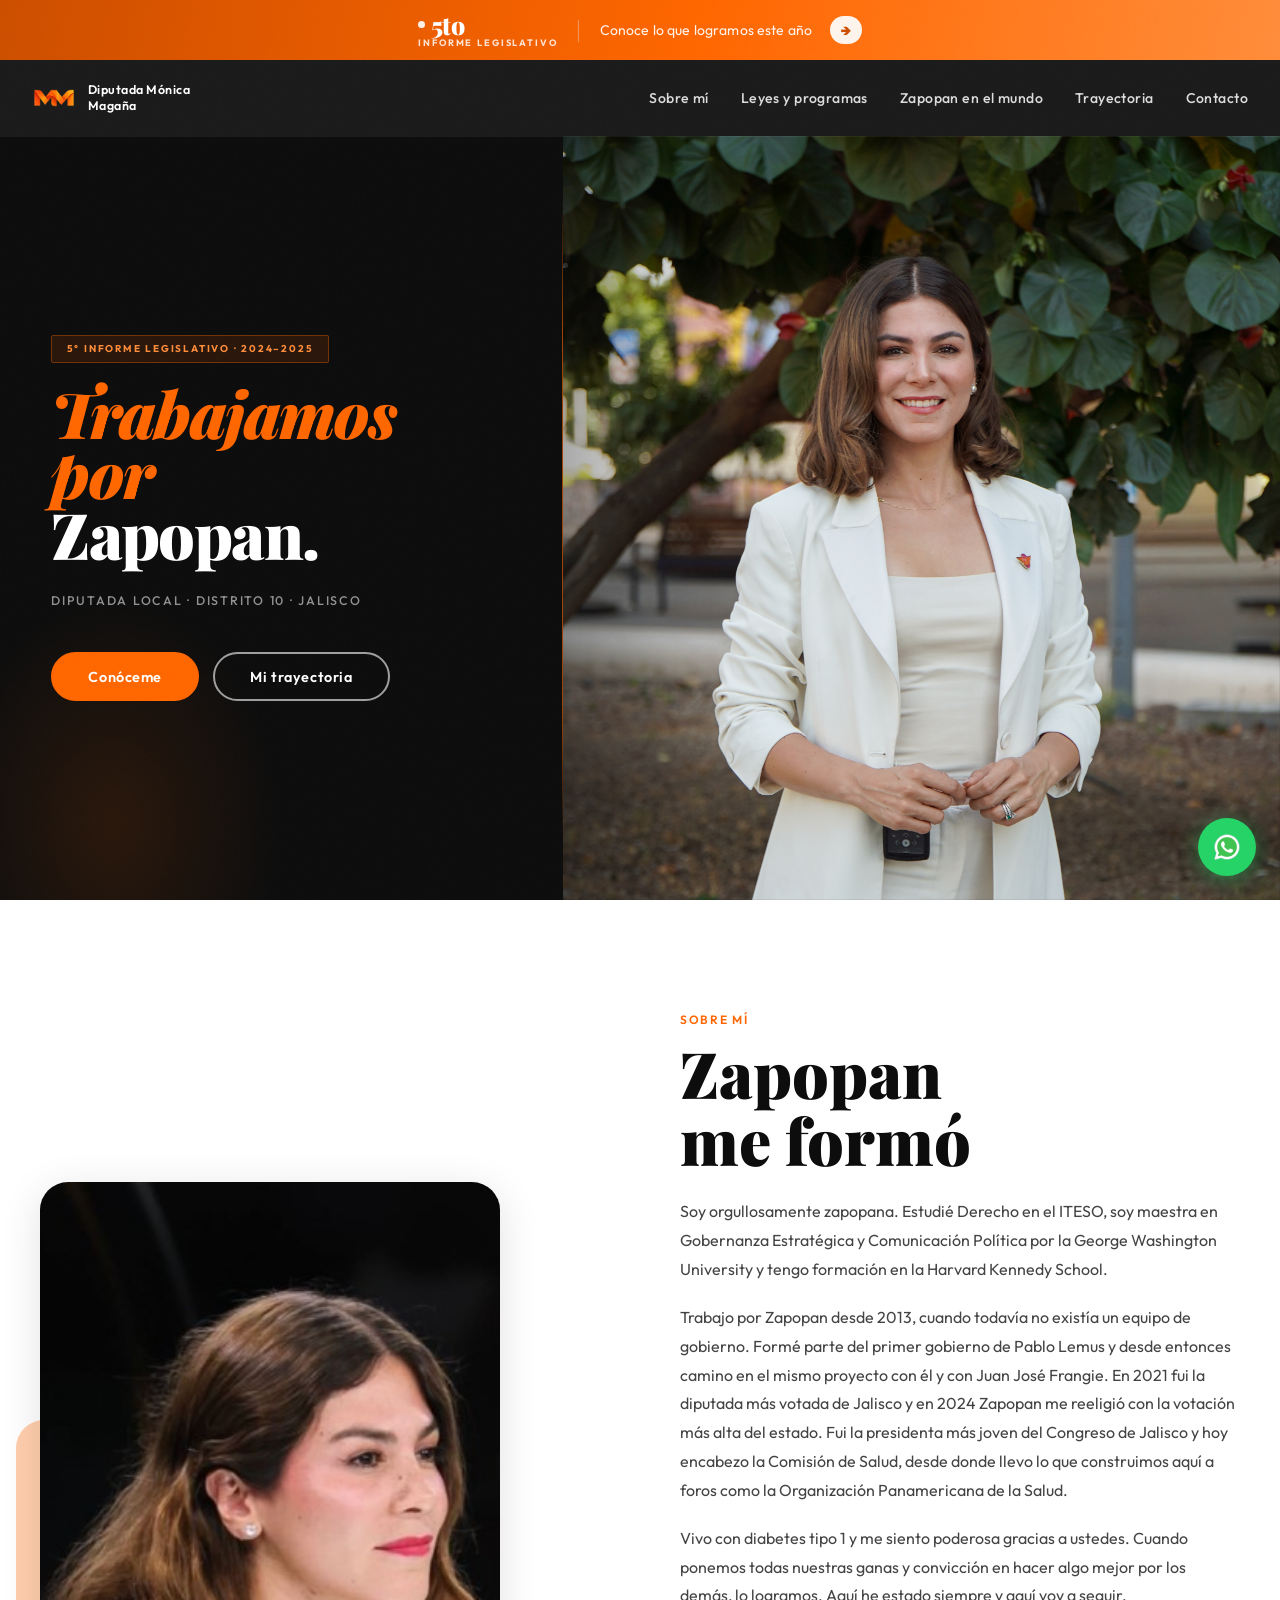
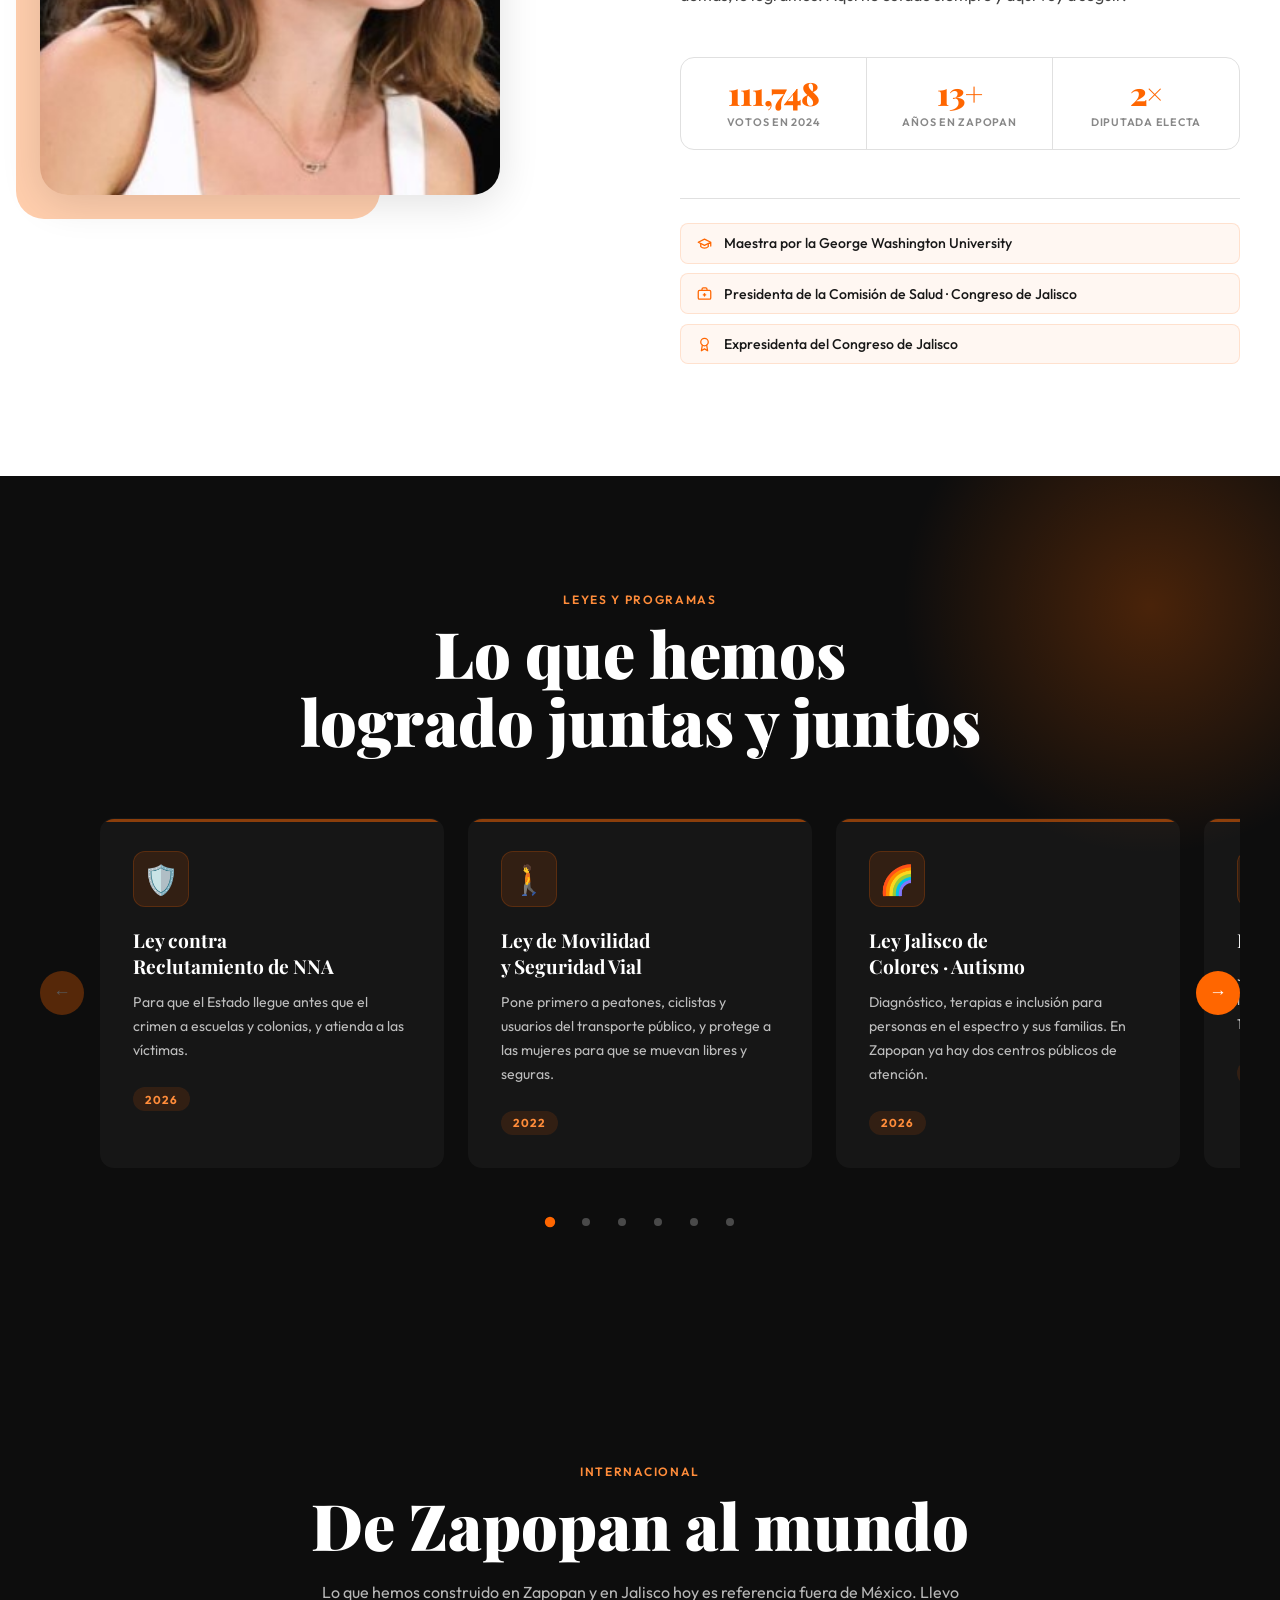
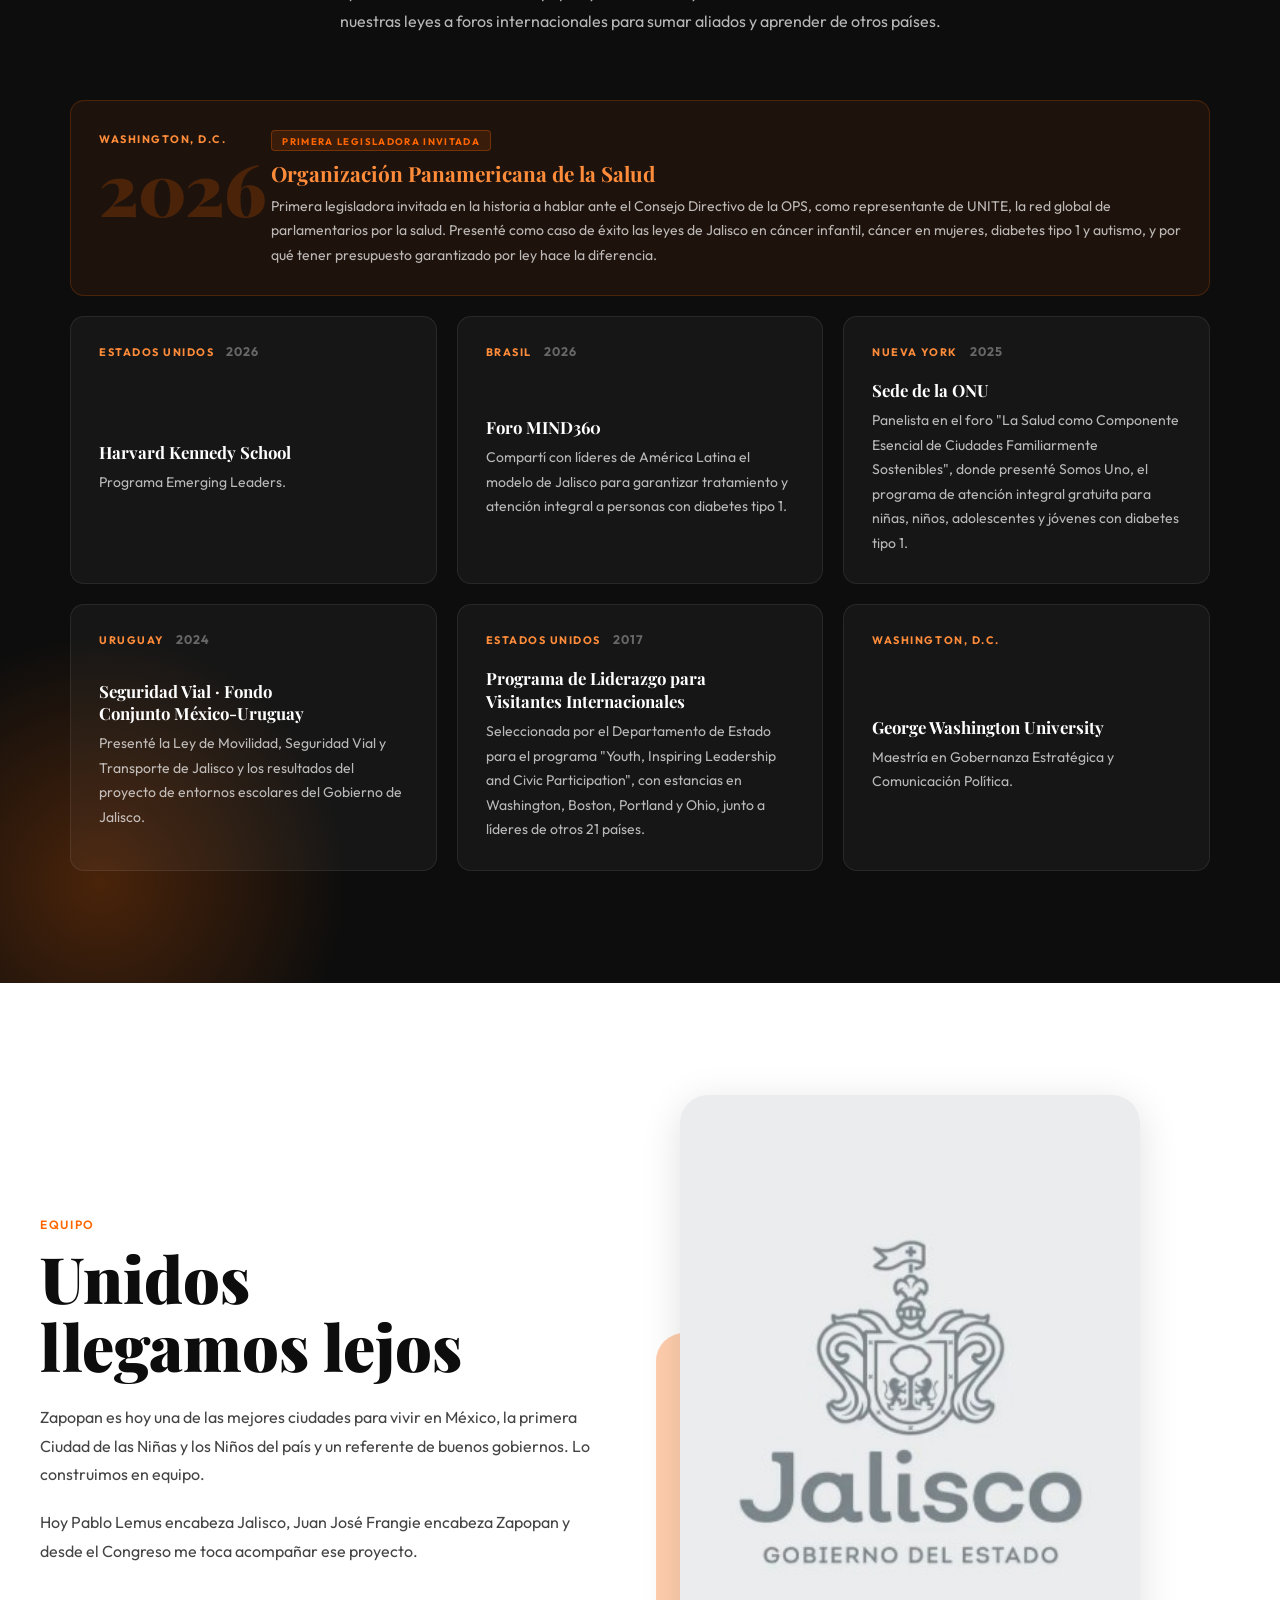
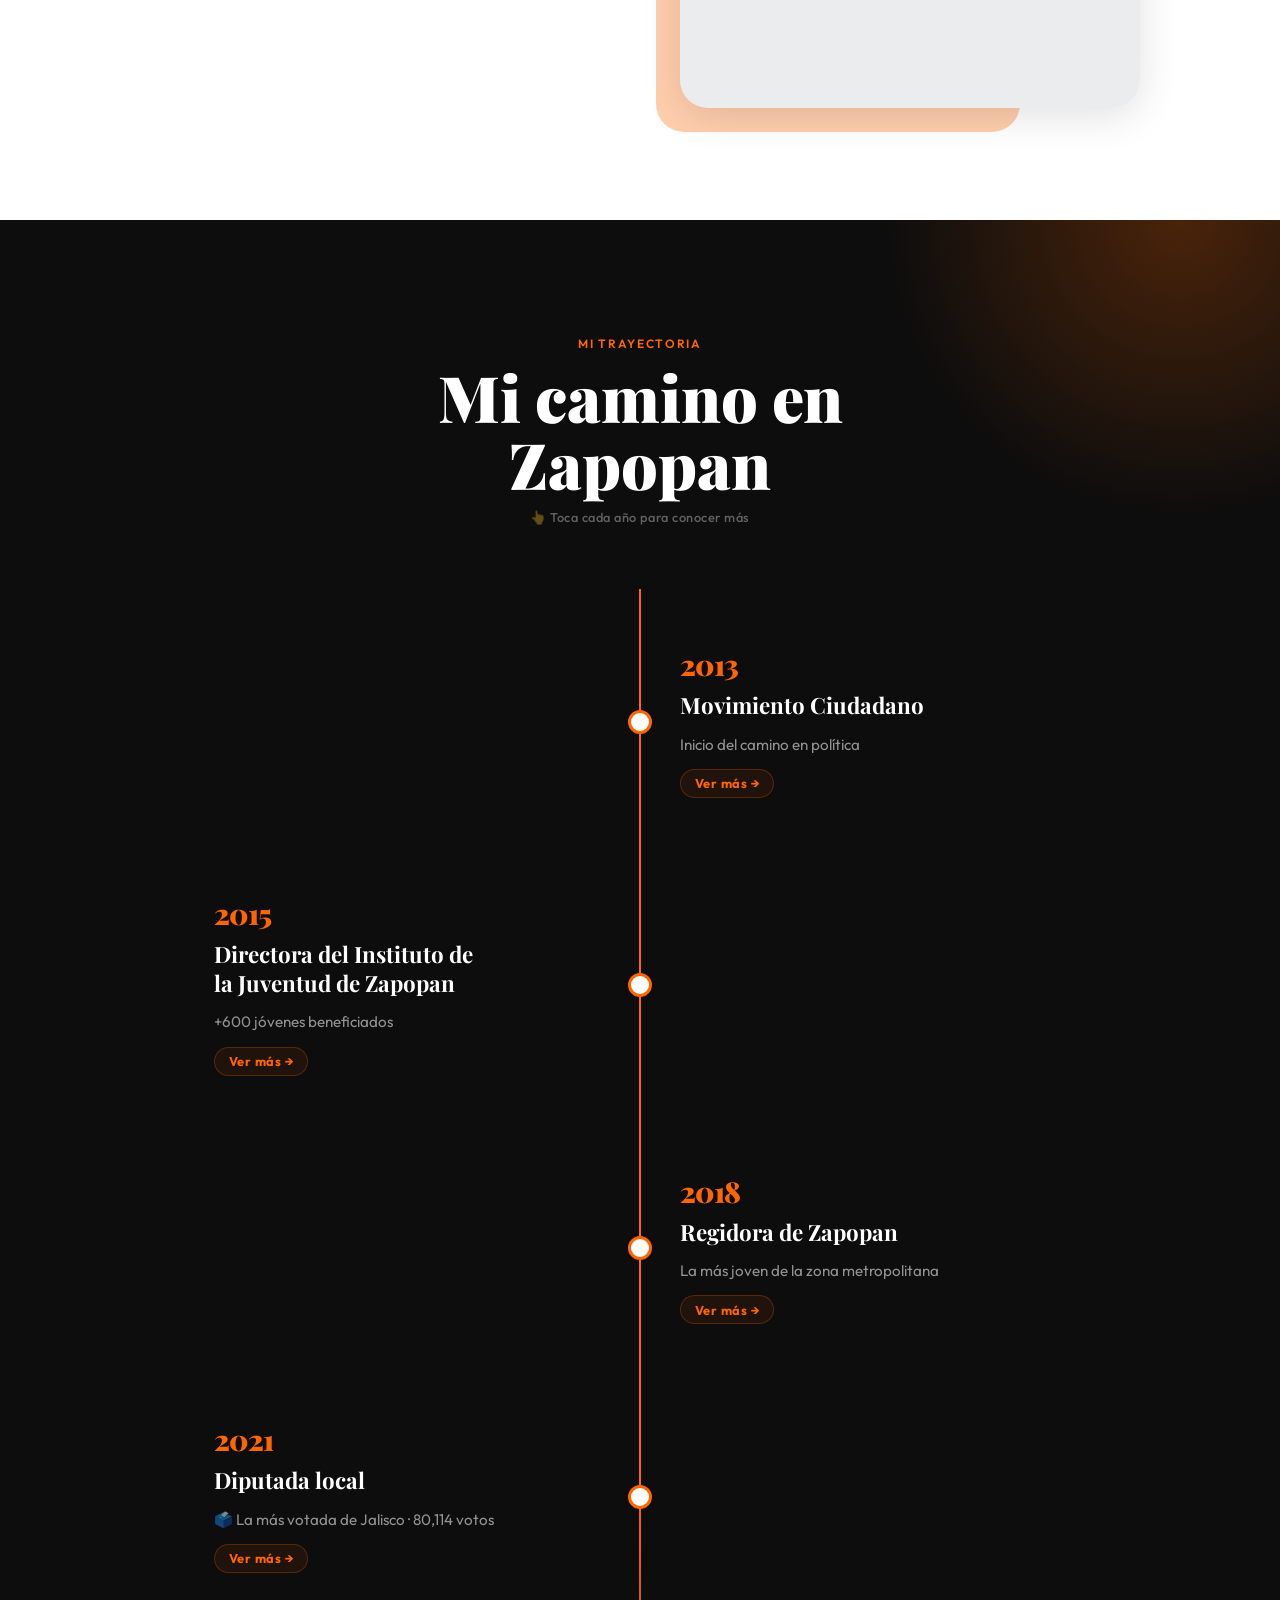
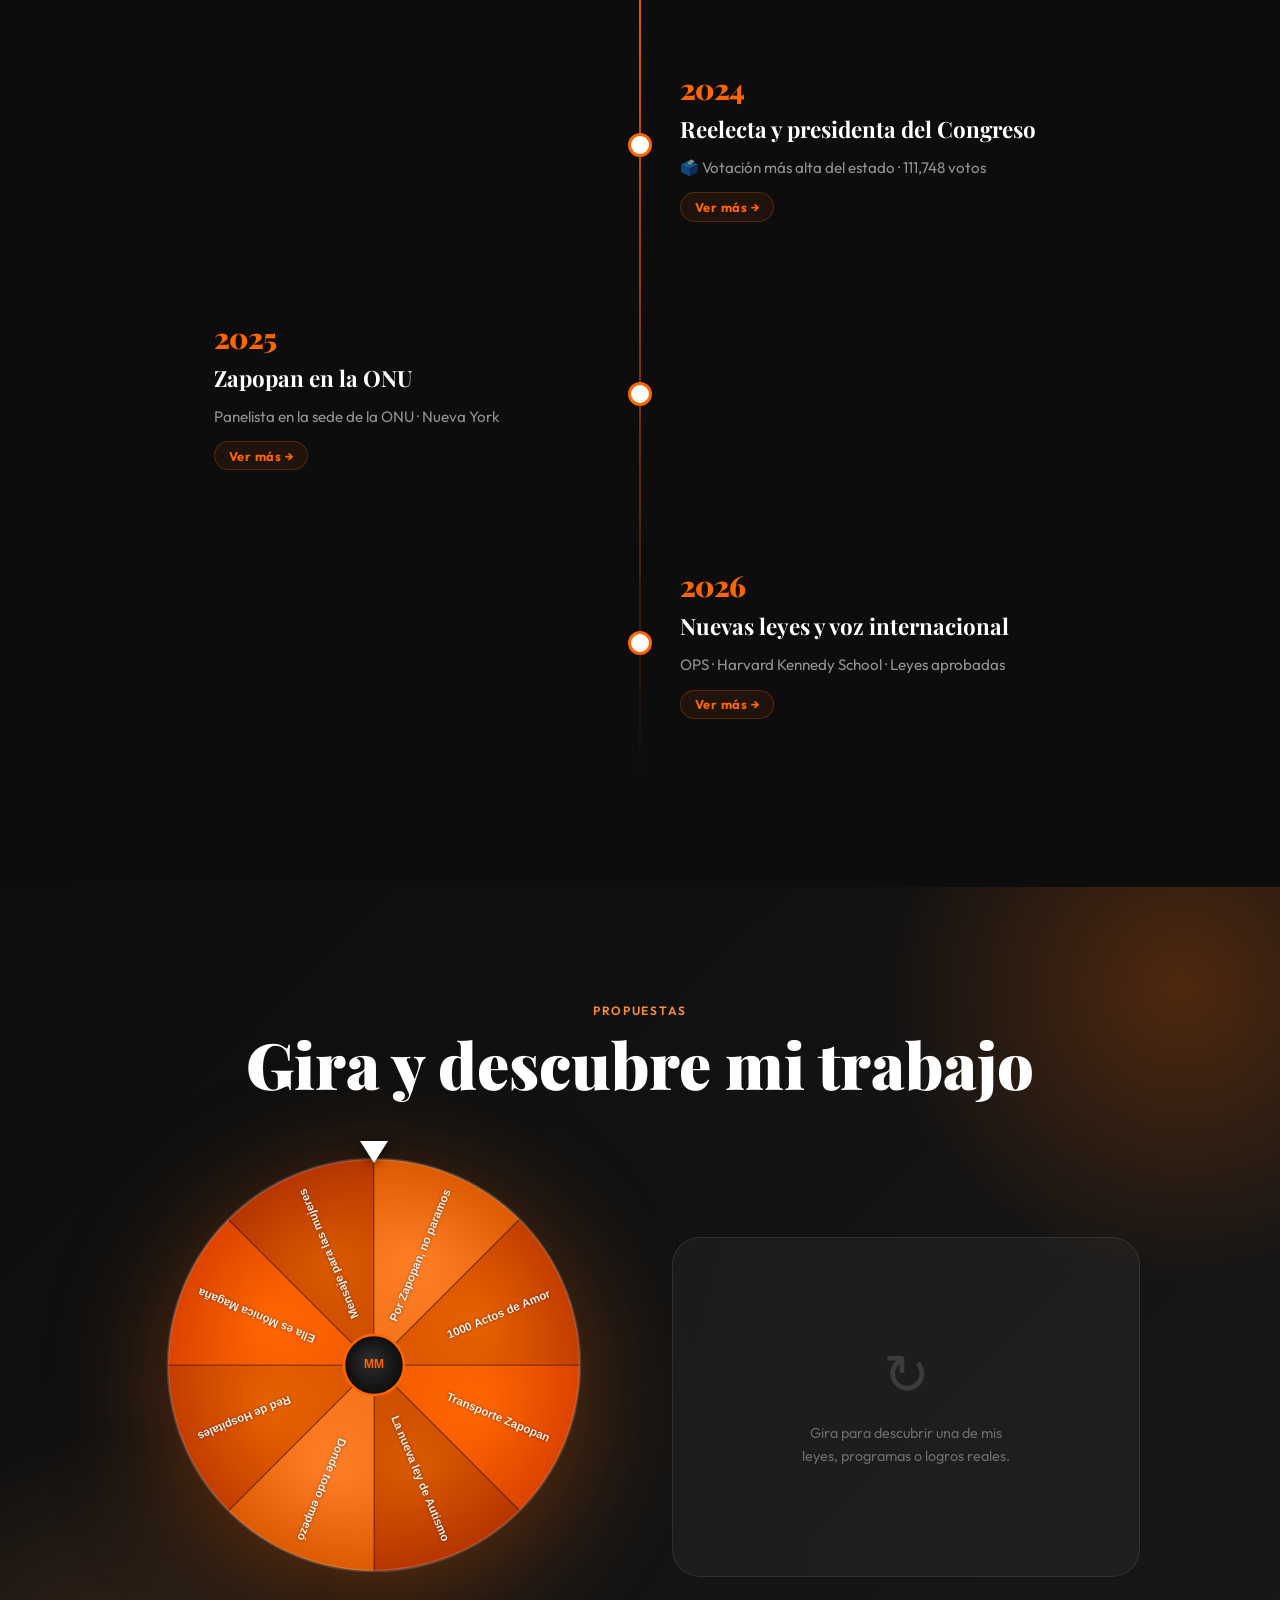
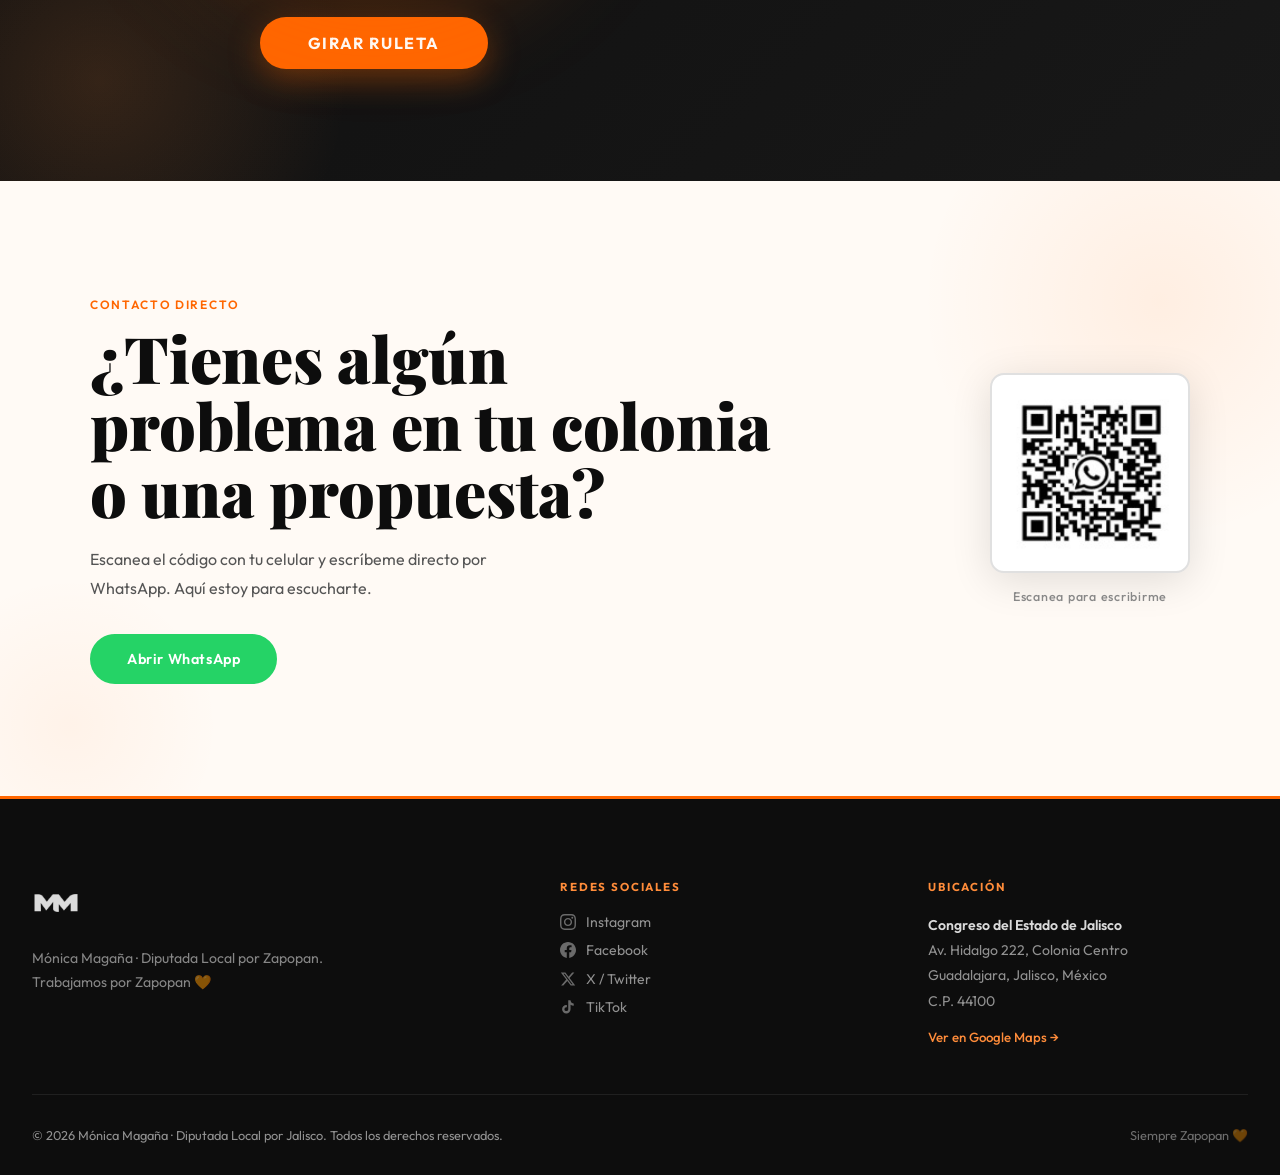
==== commit be980927: "SE CAMBIO UNA IMAGEN" ====
--- a/index.html
+++ b/index.html
@@ -129,7 +129,7 @@
     <div class="hero-left">
       <span class="hero-chip">5° Informe Legislativo · 2024–2025</span>
       <h1 class="hero-headline">
-        <em>Trabajamos por</em><br>Zapopan.
+        <em>Trabajamos por</em>Zapopan.
       </h1>
       <p class="hero-sub">Diputada Local · Distrito 10 · Jalisco</p>
       <div class="hero-actions">
--- a/styles.css
+++ b/styles.css
@@ -318,7 +318,7 @@
   padding: 0.4rem 0.9rem;
   border-radius: 2px;
   align-self: flex-start;
-  margin-bottom: 2rem;
+  margin-bottom: 1.25rem;
   opacity: 0;
   animation: fadeUp 0.6s var(--ease-out) 80ms forwards;
 }
@@ -343,11 +343,11 @@
 }
 
 .hero-sub {
-  font-size: 0.72rem;
+  font-size: 0.78rem;
   font-weight: 500;
   letter-spacing: 0.14em;
   text-transform: uppercase;
-  color: rgba(255,255,255,0.38);
+  color: rgba(255,255,255,0.55);
   margin-bottom: 2.75rem;
   opacity: 0;
   animation: fadeUp 0.65s var(--ease-out) 320ms forwards;
@@ -372,7 +372,7 @@
   width: 100%;
   height: 100%;
   object-fit: cover;
-  object-position: center 15%;
+  object-position: center 28%;
   display: block;
   opacity: 0;
   animation: fadeIn 0.8s ease 600ms forwards;
@@ -415,7 +415,7 @@
     height: 52dvh;
   }
   .hero-img {
-    object-position: 50% 18%;
+    object-position: 50% 28%;
   }
   /* Texto abajo */
   .hero-left {
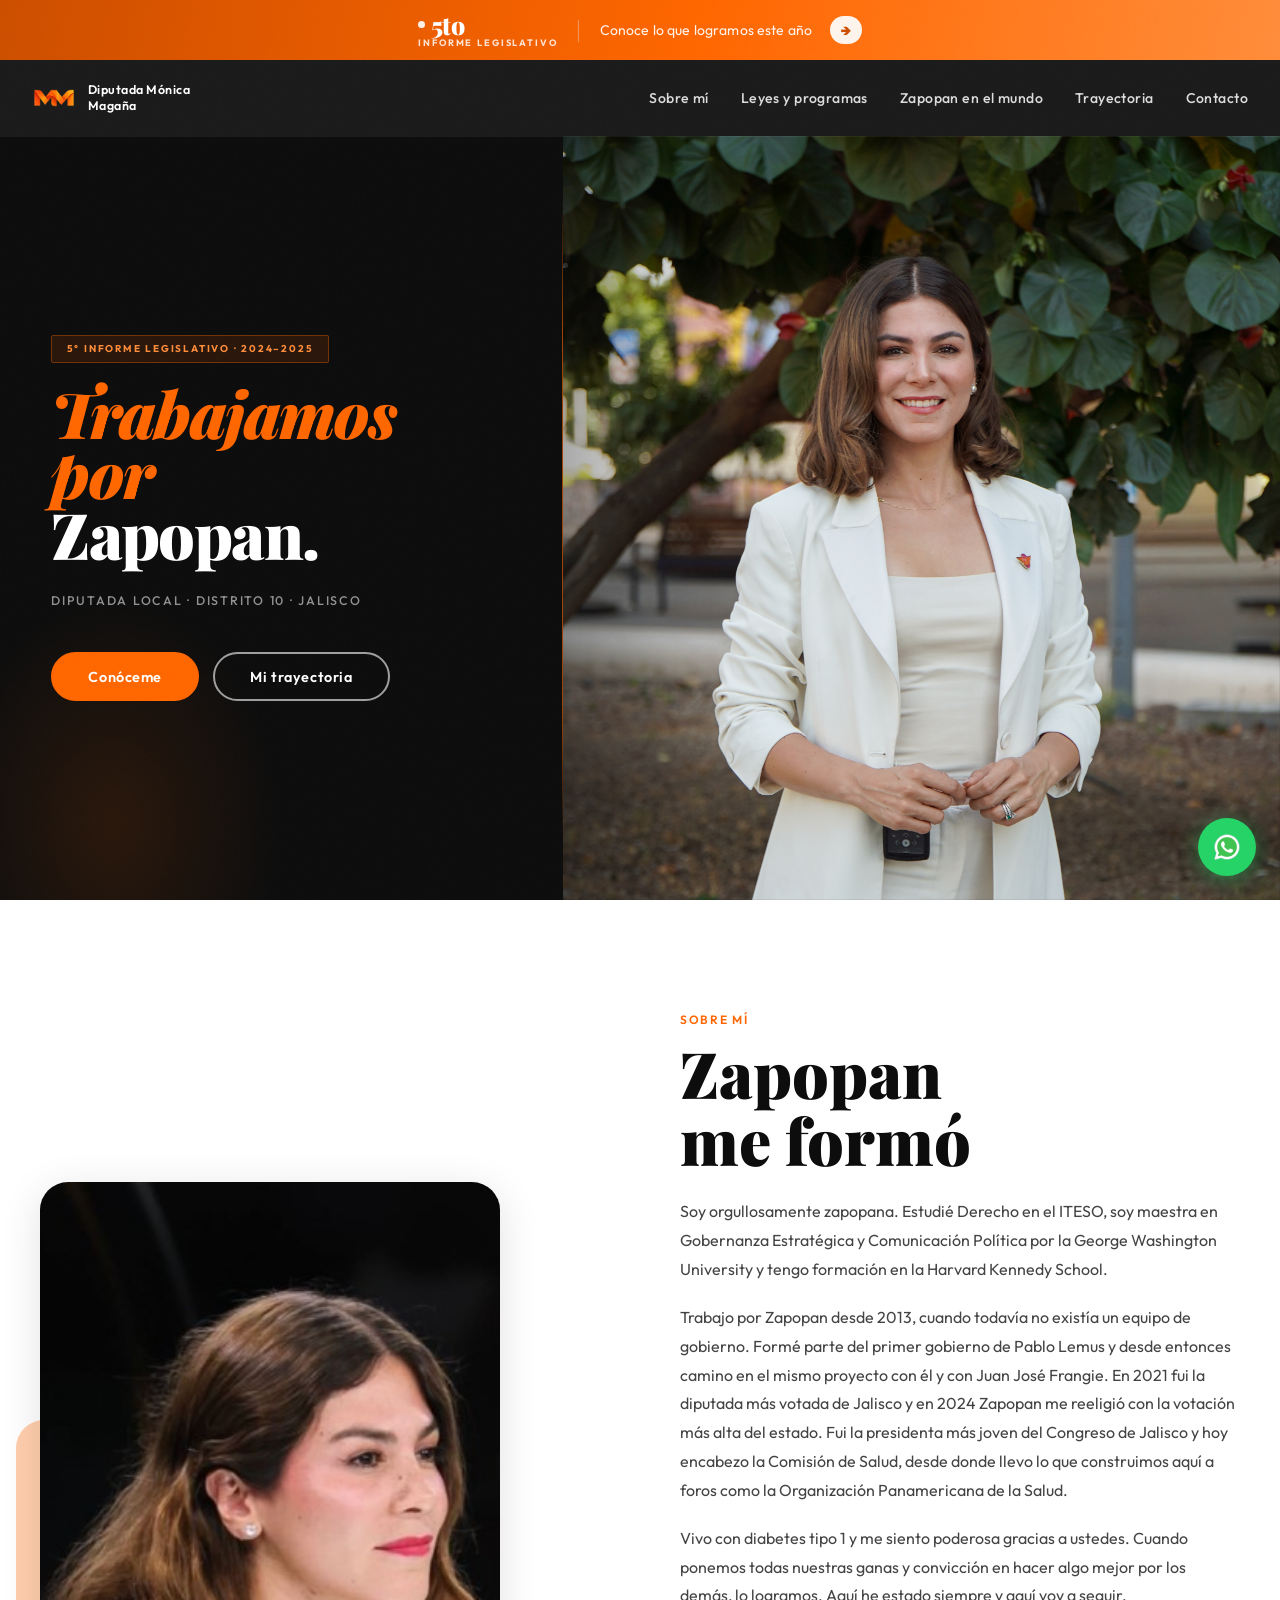
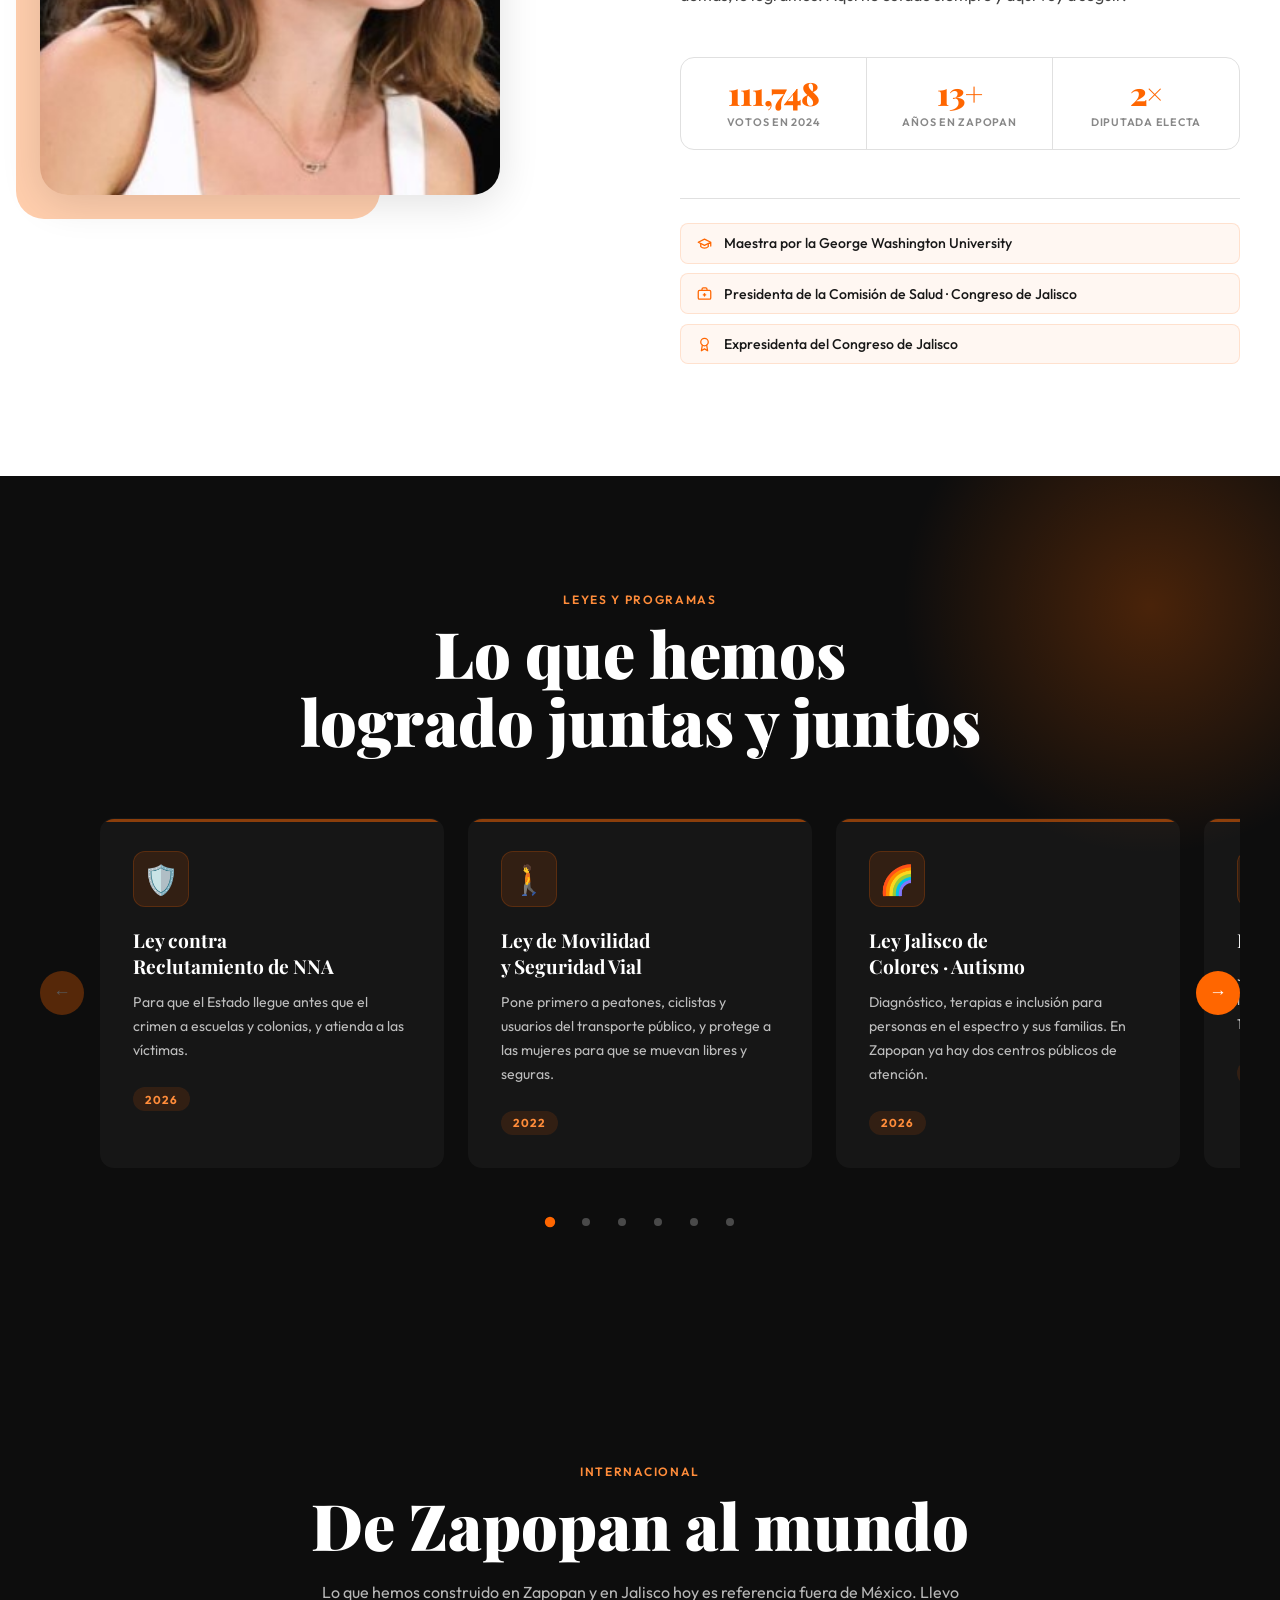
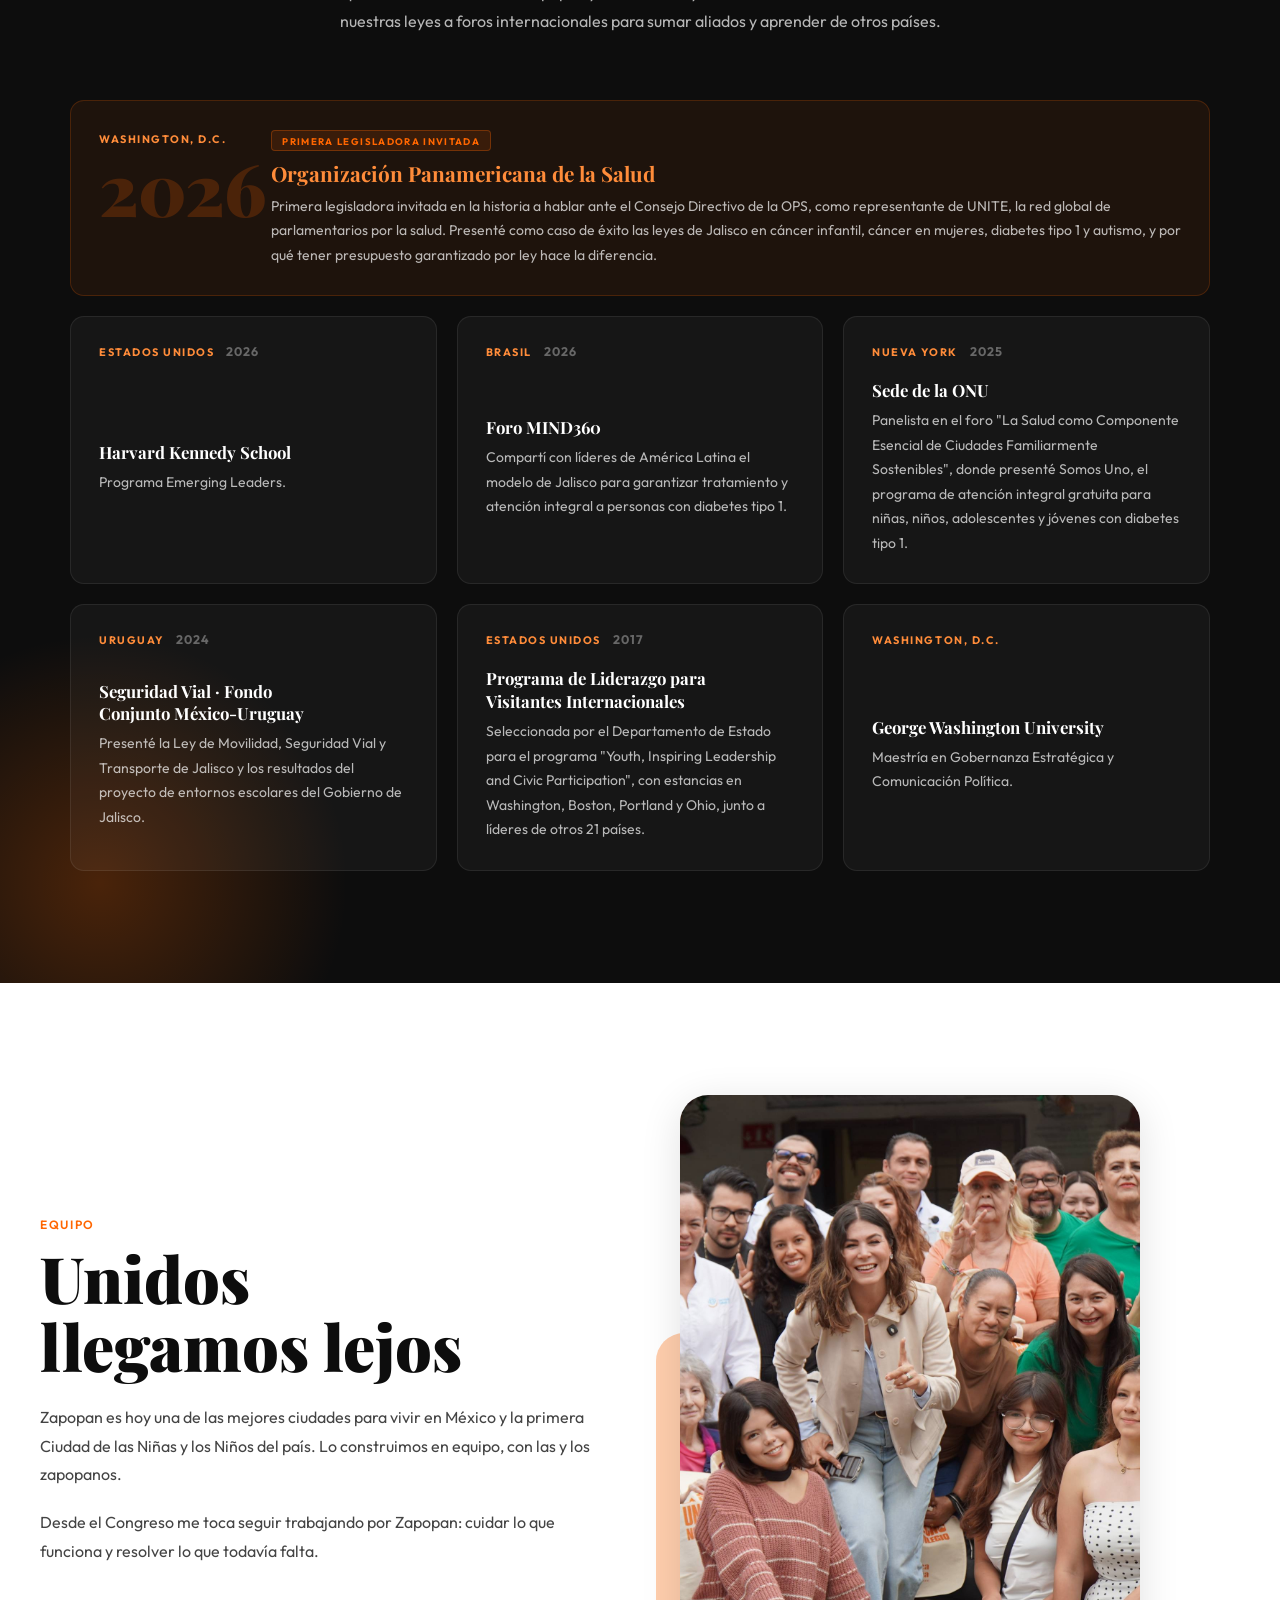
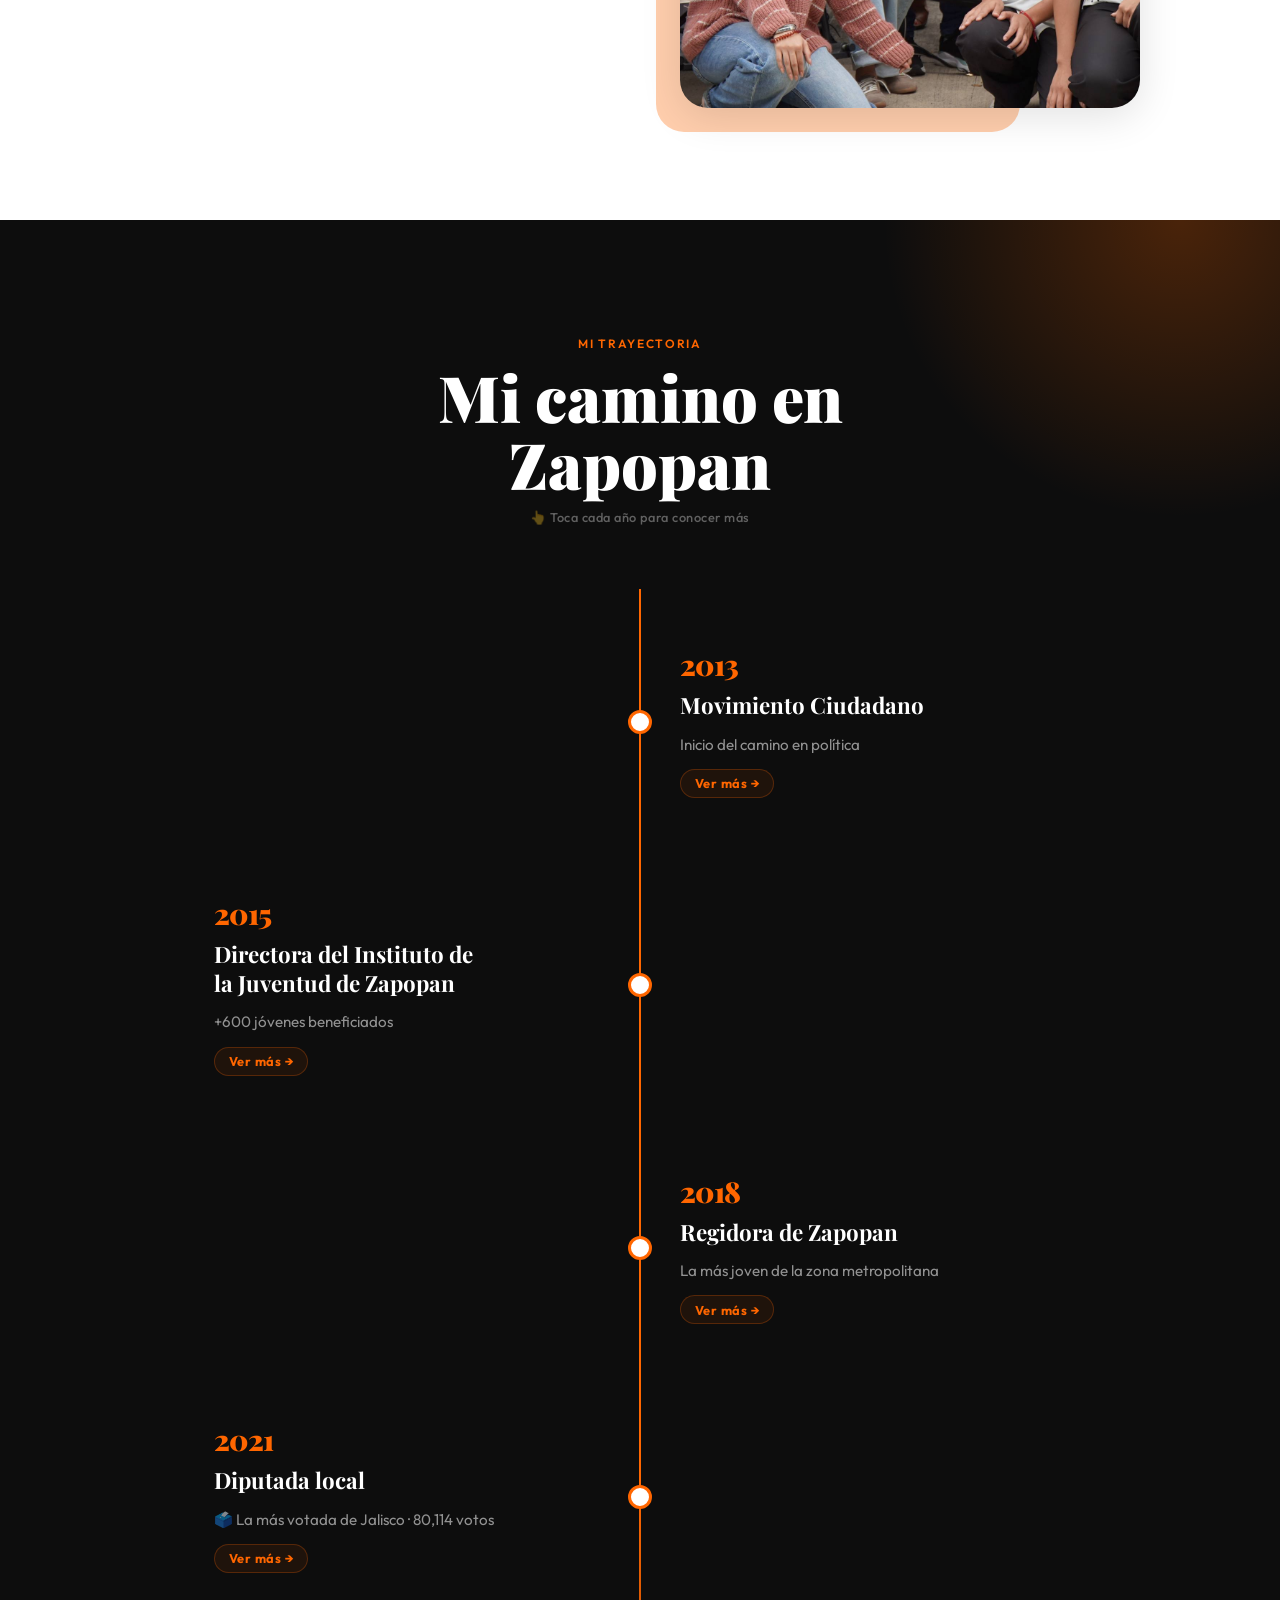
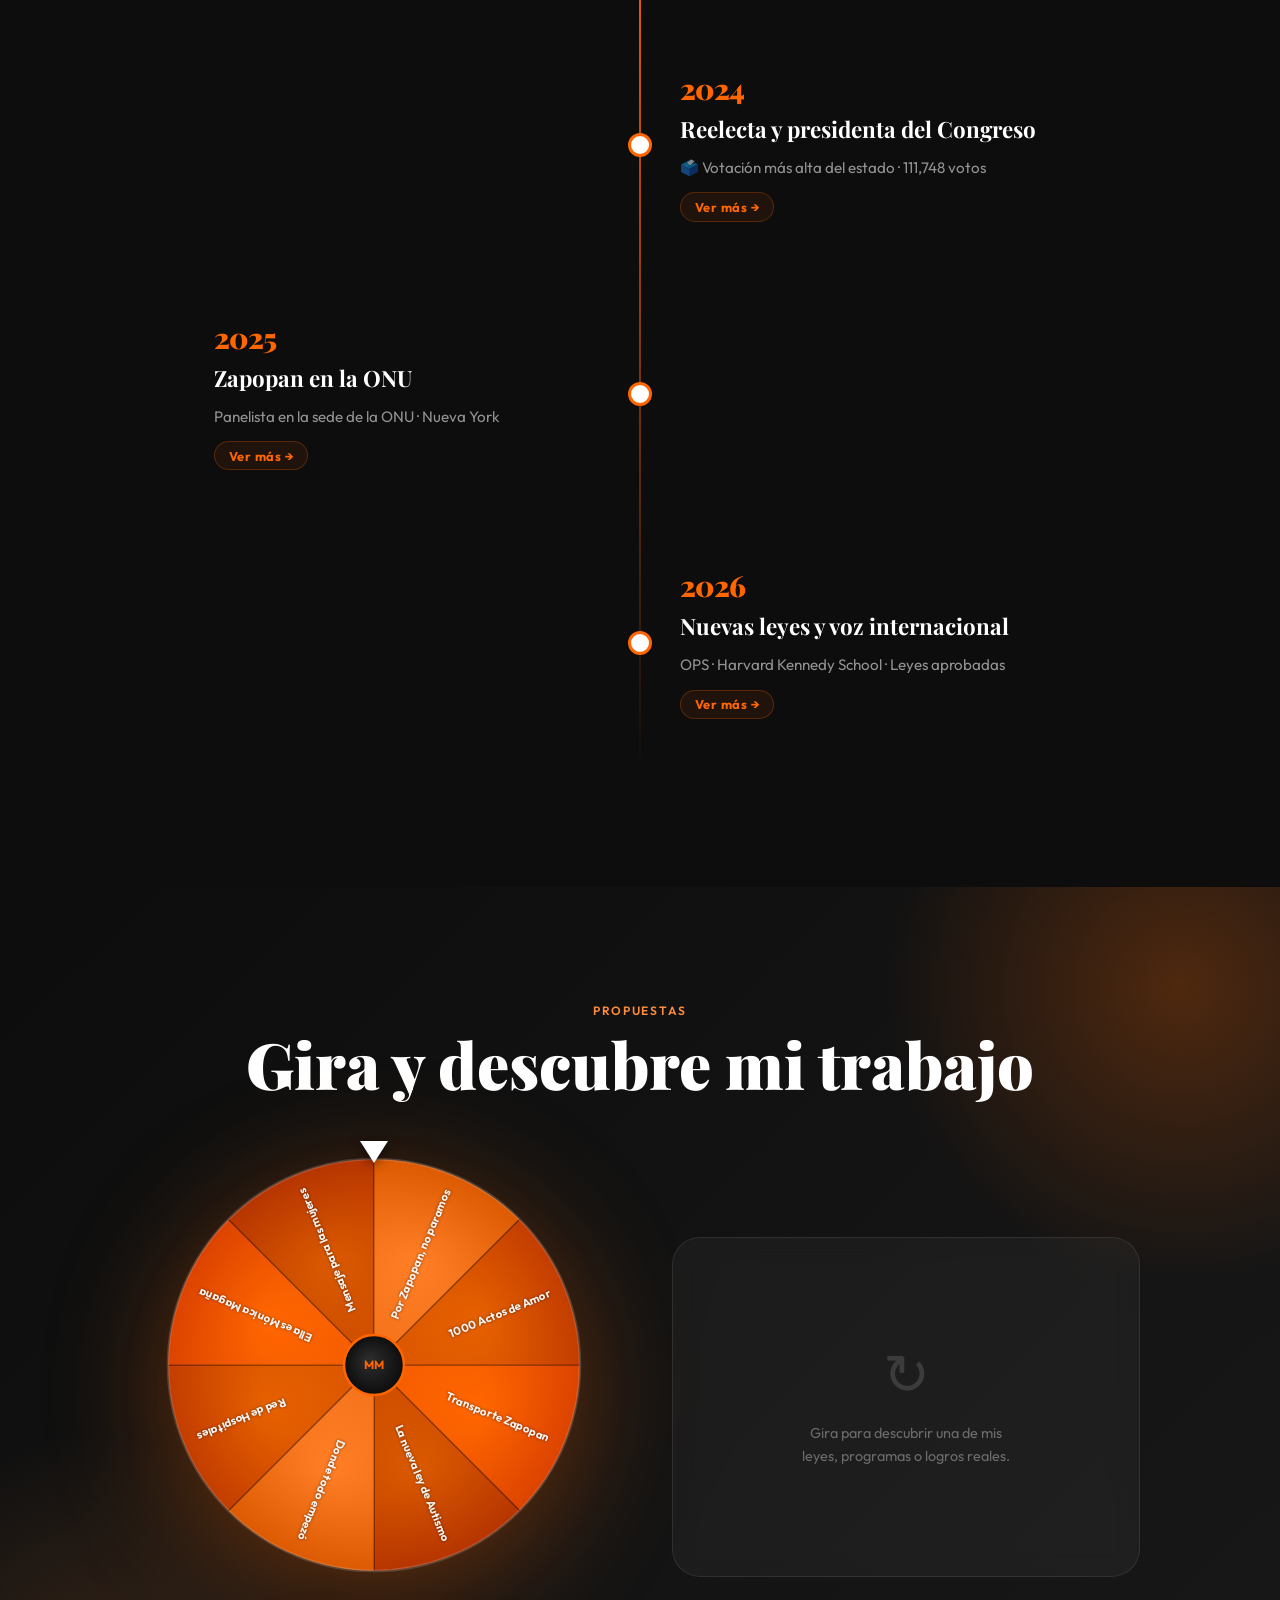
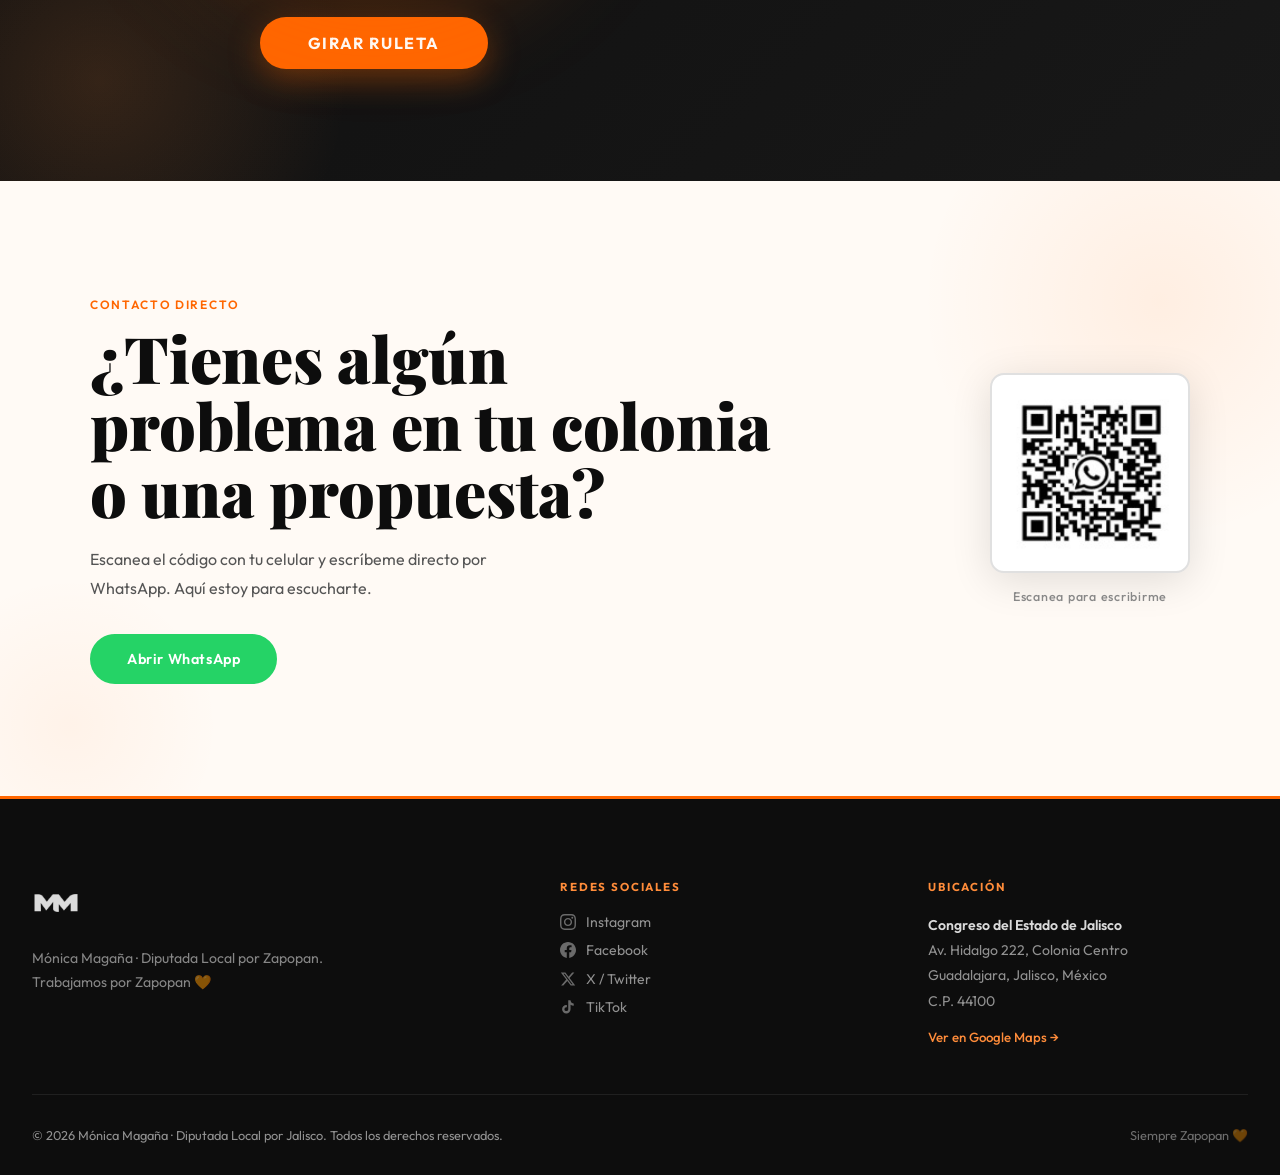
==== commit 16f82d55: "SE CAMBIO UNA IMAGEN" ====
--- a/index.html
+++ b/index.html
@@ -382,17 +382,17 @@
     <div class="about-inner">
       <div class="about-image-wrap">
         <!-- REEMPLAZA con foto de MM + Pablo Lemus (y Juan José Frangie si la hay) -->
-        <img src="img/jalimg.jpg" alt="Mónica Magaña con Pablo Lemus" class="about-photo" width="460" height="613" loading="lazy" />
+        <img src="img/moni_con_todos.jpeg" alt="Mónica Magaña con Pablo Lemus" class="about-photo" width="460" height="613" loading="lazy" />
         <div class="about-photo-accent"></div>
       </div>
       <div class="about-text">
         <span class="section-label">Equipo</span>
         <h2 class="section-title">Unidos llegamos lejos</h2>
         <p class="about-body">
-          Zapopan es hoy una de las mejores ciudades para vivir en México, la primera Ciudad de las Niñas y los Niños del país y un referente de buenos gobiernos. Lo construimos en equipo.
-        </p>
+        Zapopan es hoy una de las mejores ciudades para vivir en México y la primera Ciudad de las Niñas y los Niños del país. Lo construimos en equipo, con las y los zapopanos.
+       </p>
         <p class="about-body">
-          Hoy Pablo Lemus encabeza Jalisco, Juan José Frangie encabeza Zapopan y desde el Congreso me toca acompañar ese proyecto.
+        Desde el Congreso me toca seguir trabajando por Zapopan: cuidar lo que funciona y resolver lo que todavía falta. 
         </p>
       </div>
     </div>
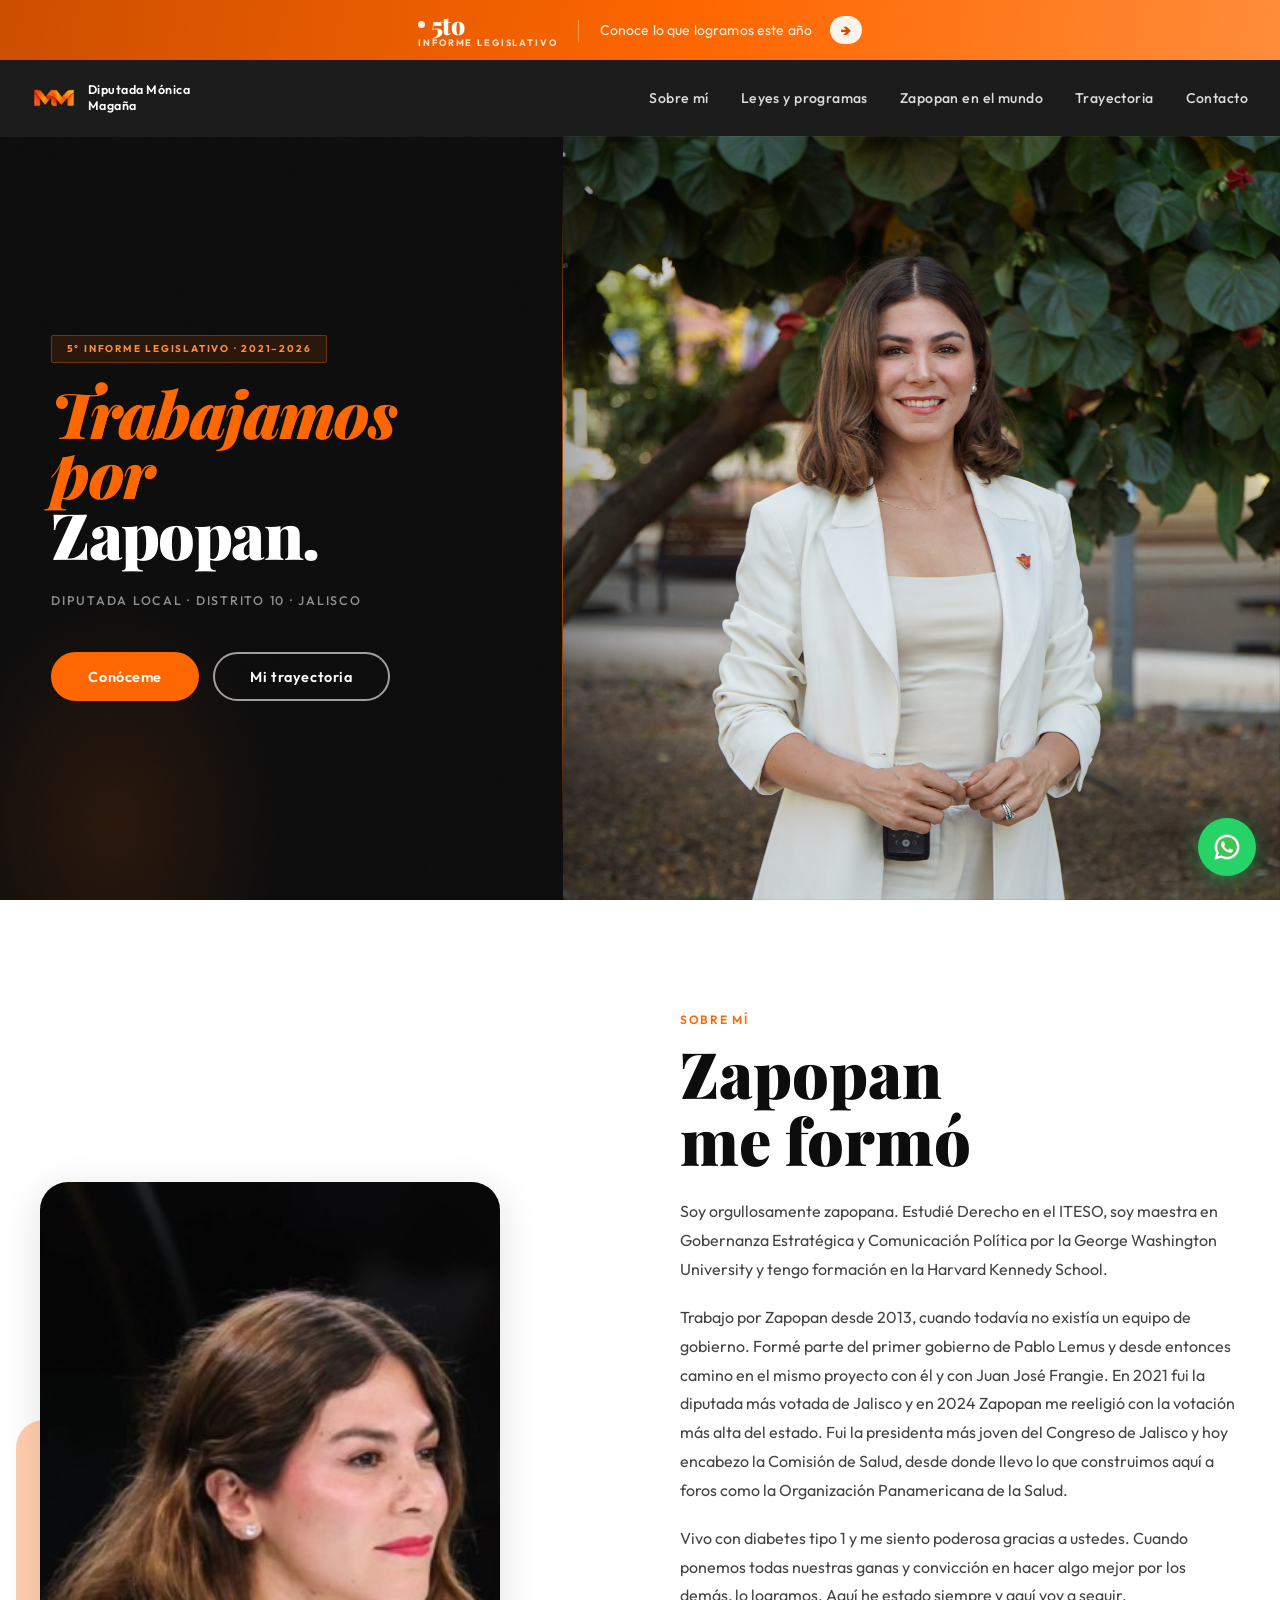
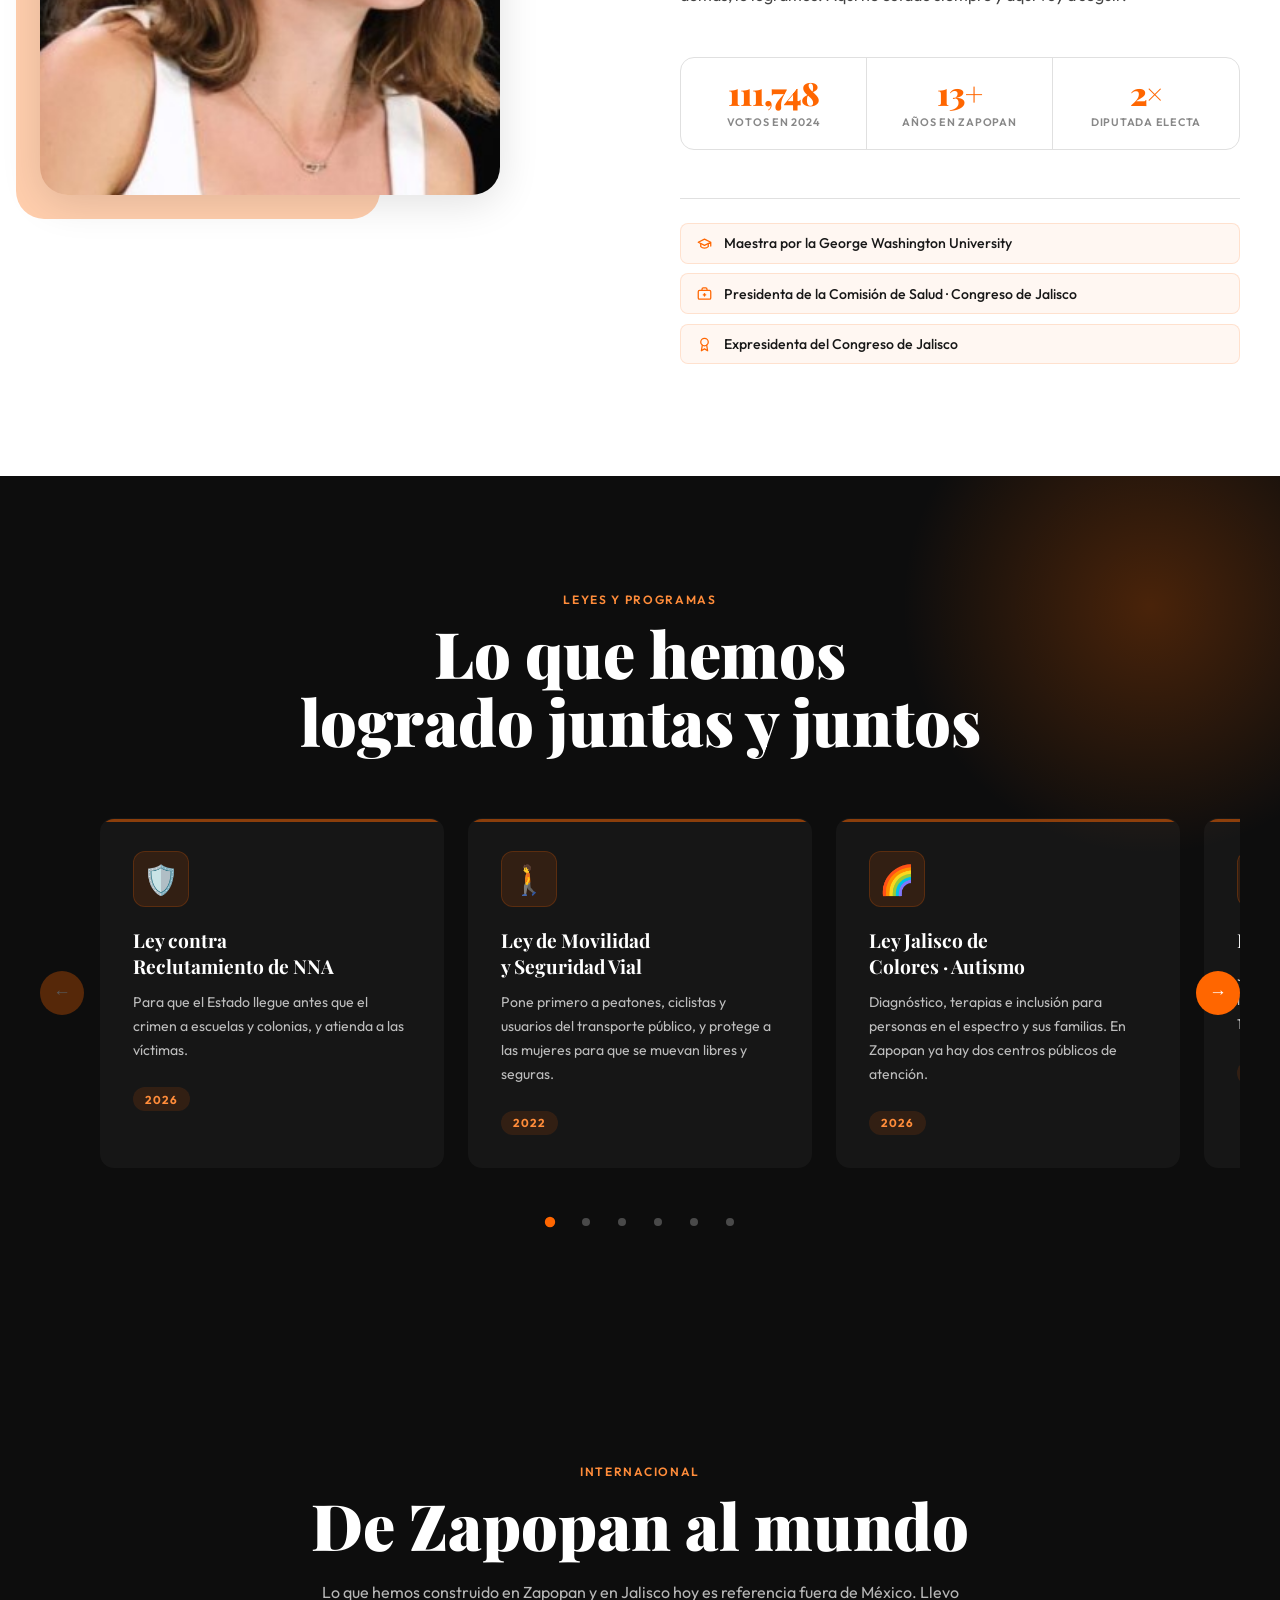
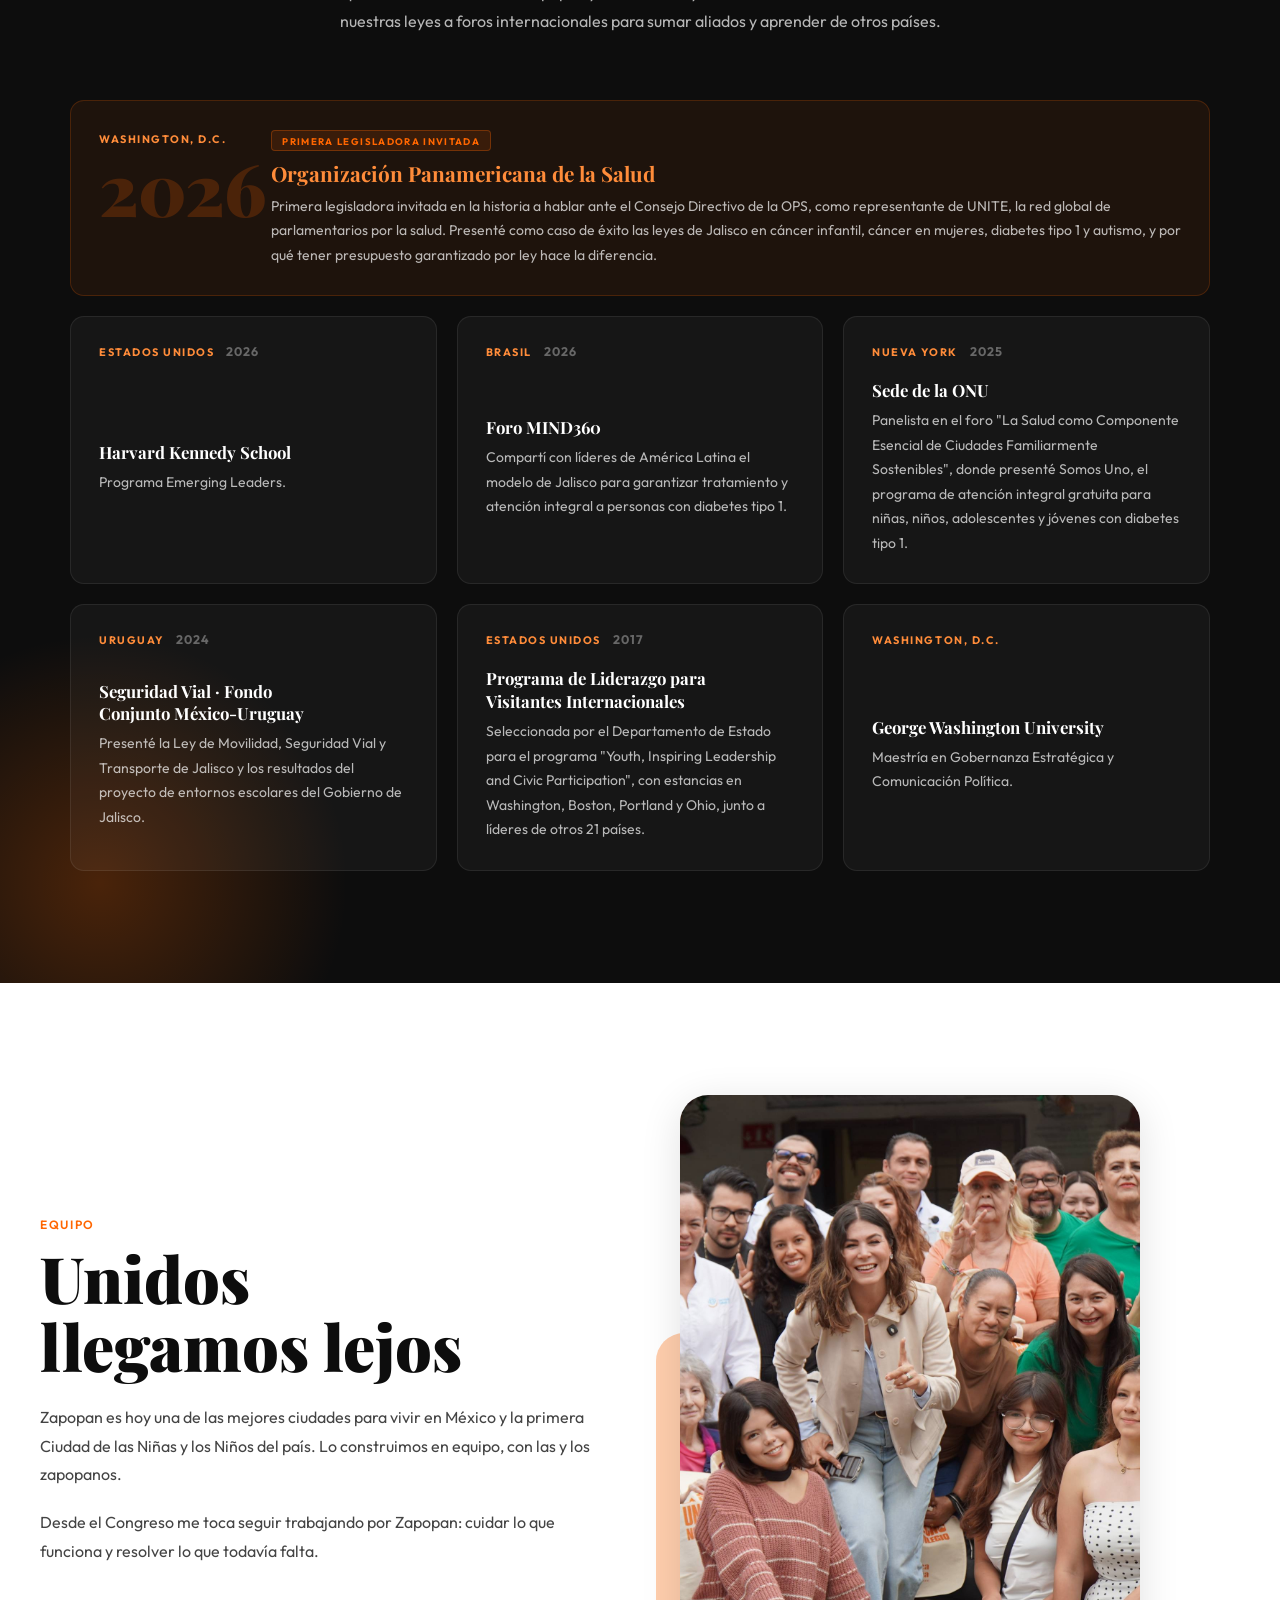
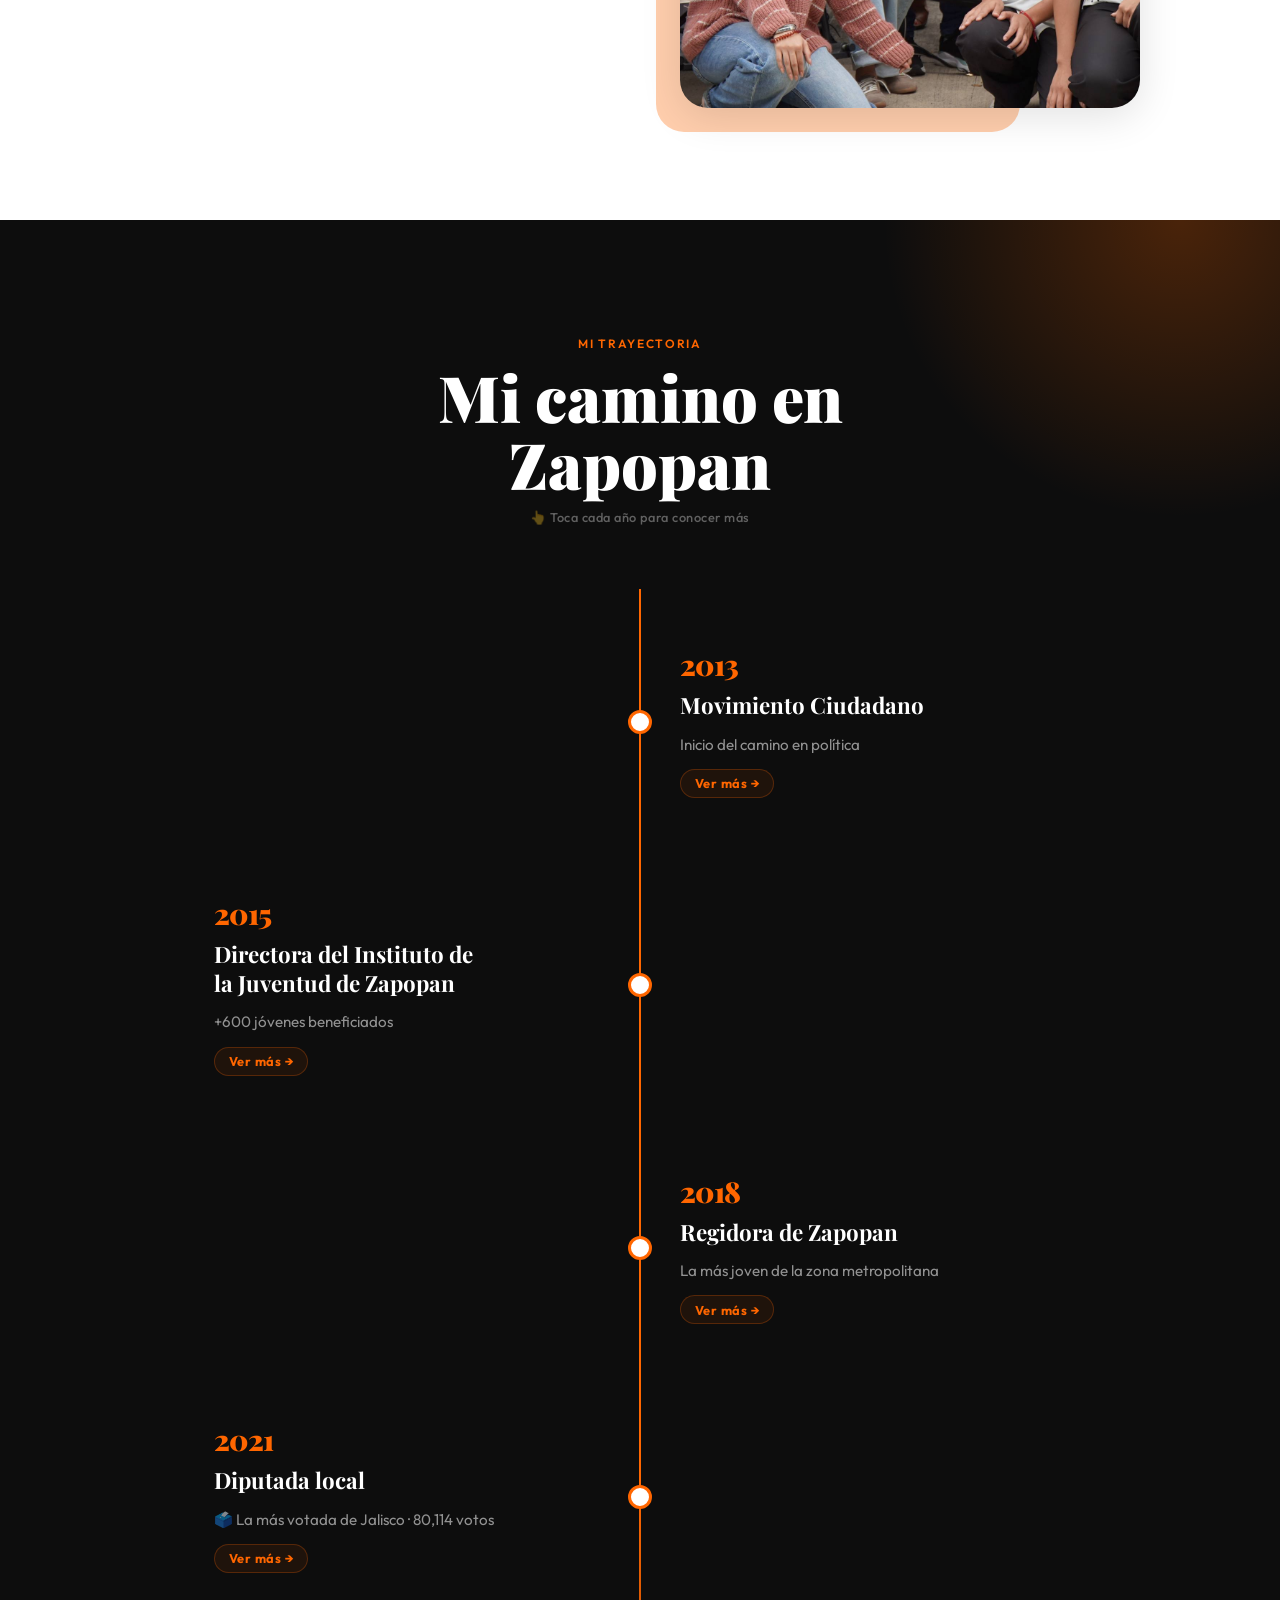
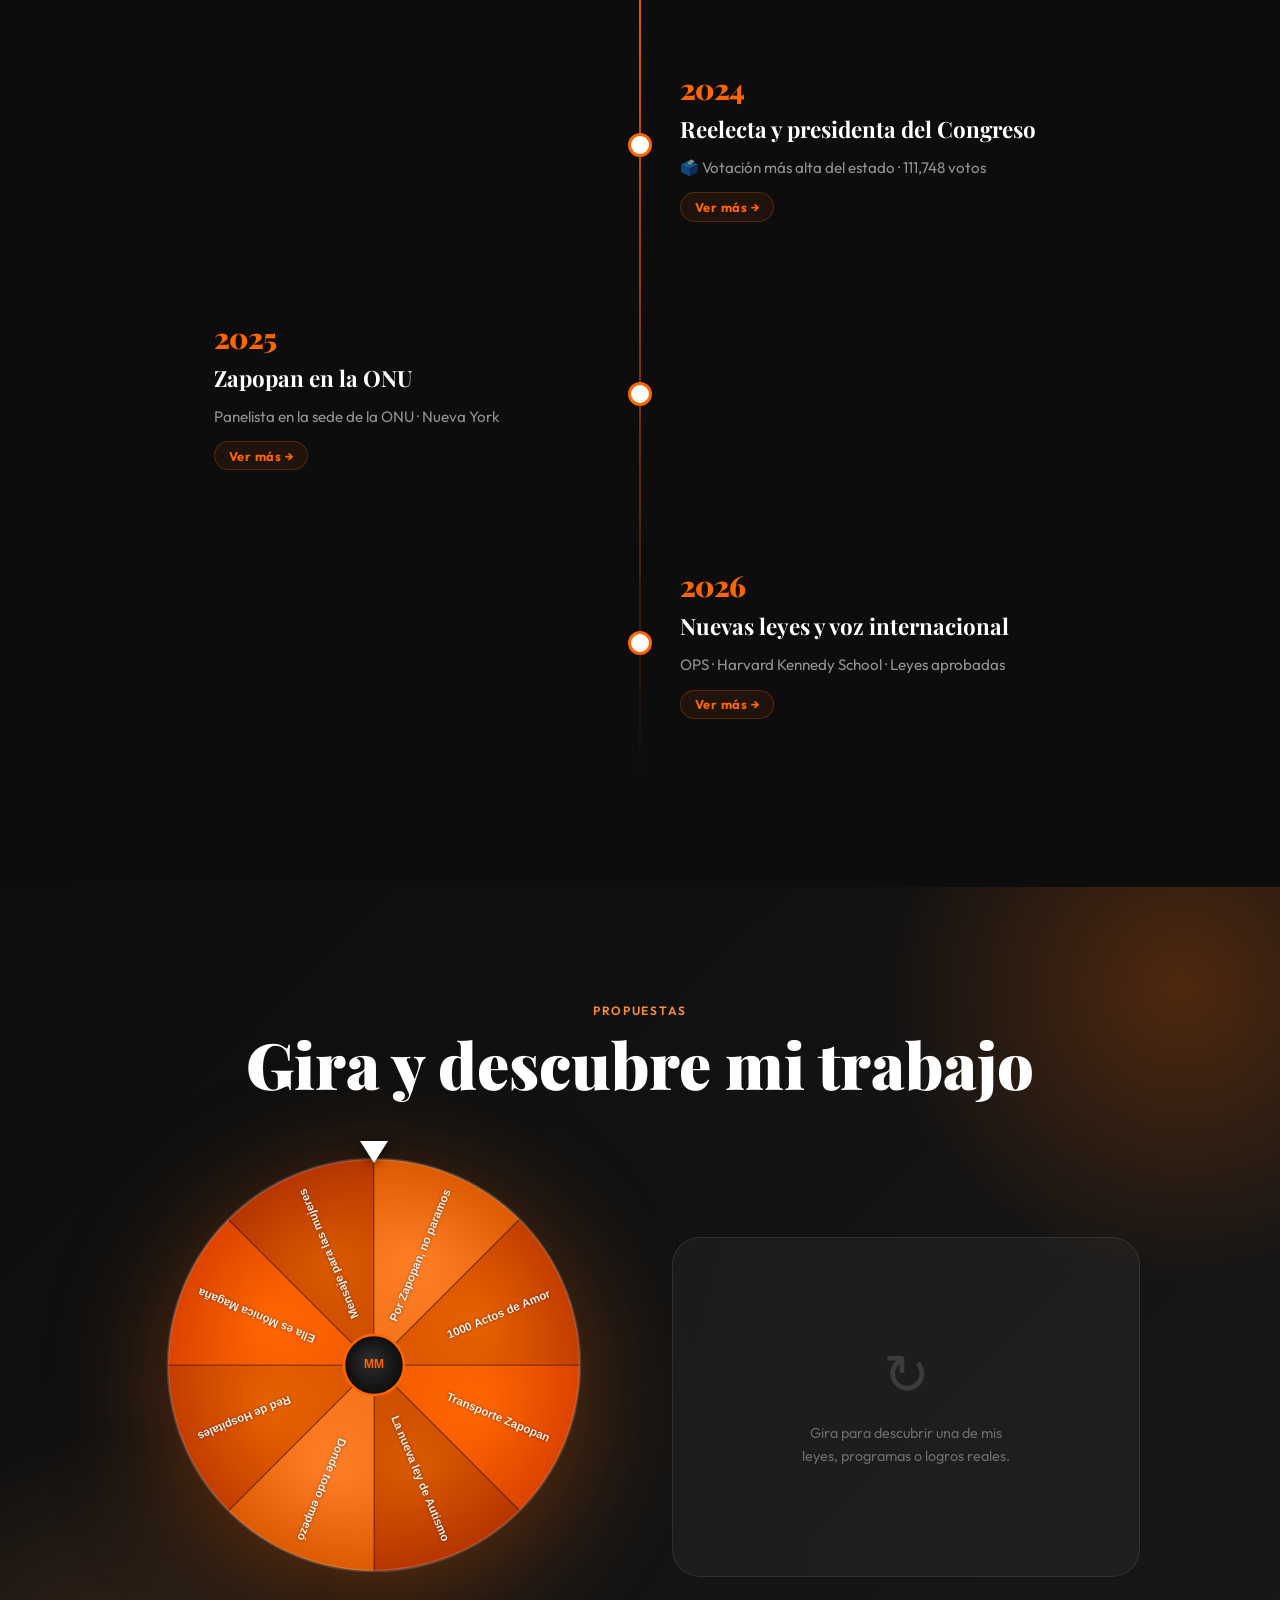
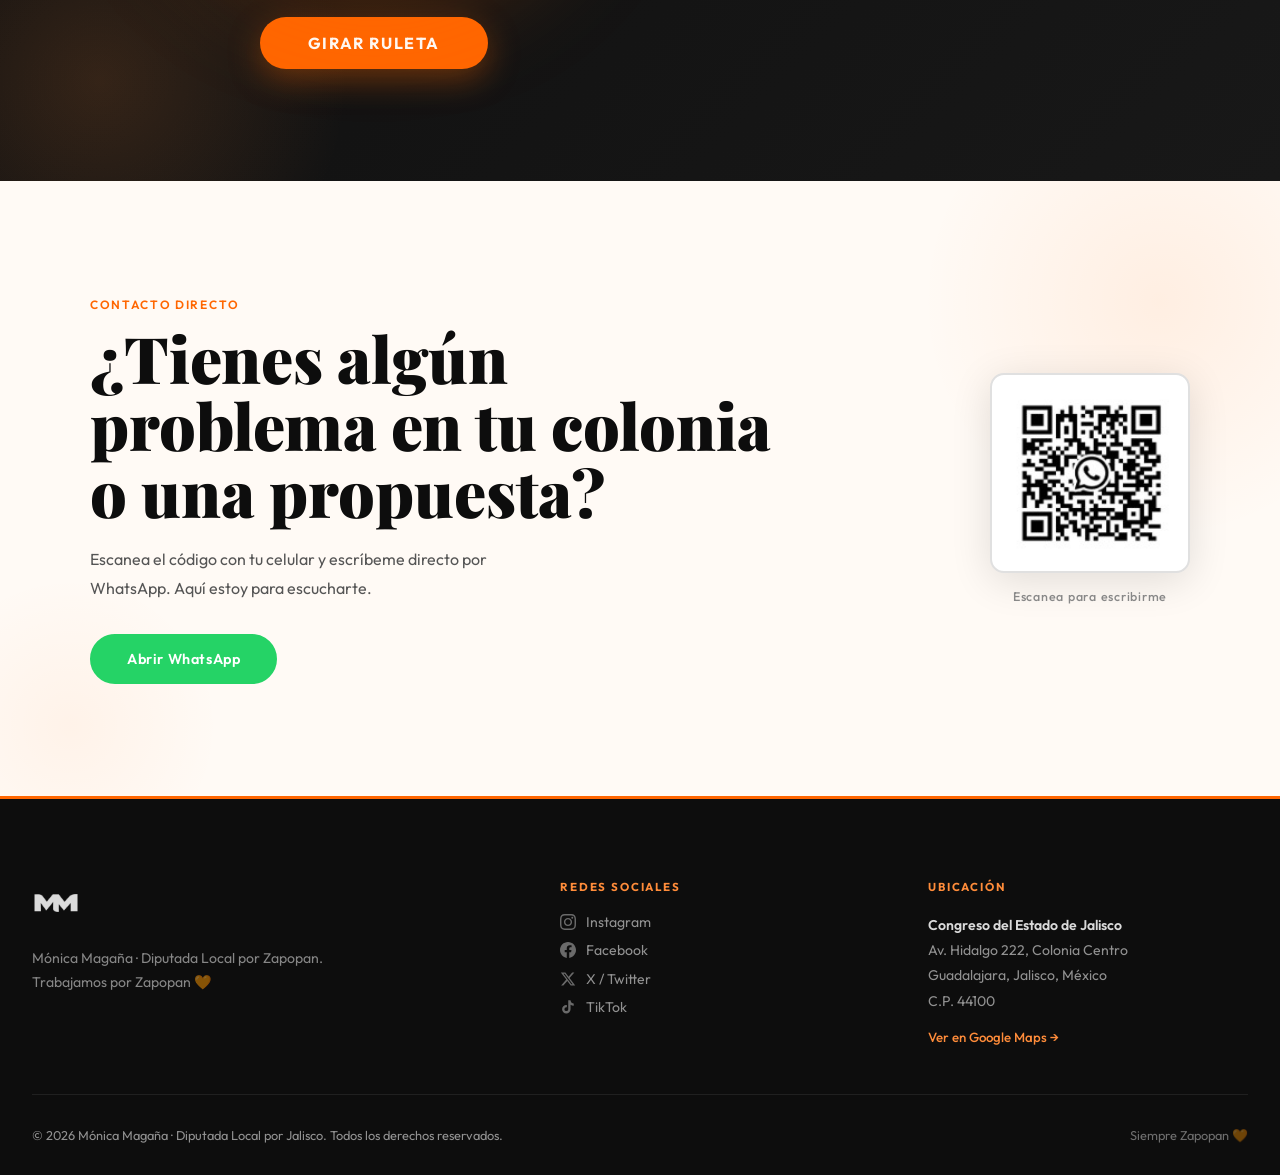
==== commit eaafffe4: "Corrección de fechas" ====
--- a/index.html
+++ b/index.html
@@ -127,7 +127,7 @@
 
     <!-- Columna izquierda: identidad + CTAs -->
     <div class="hero-left">
-      <span class="hero-chip">5° Informe Legislativo · 2024–2025</span>
+      <span class="hero-chip">5° Informe Legislativo · 2021–2026</span>
       <h1 class="hero-headline">
         <em>Trabajamos por</em>Zapopan.
       </h1>
